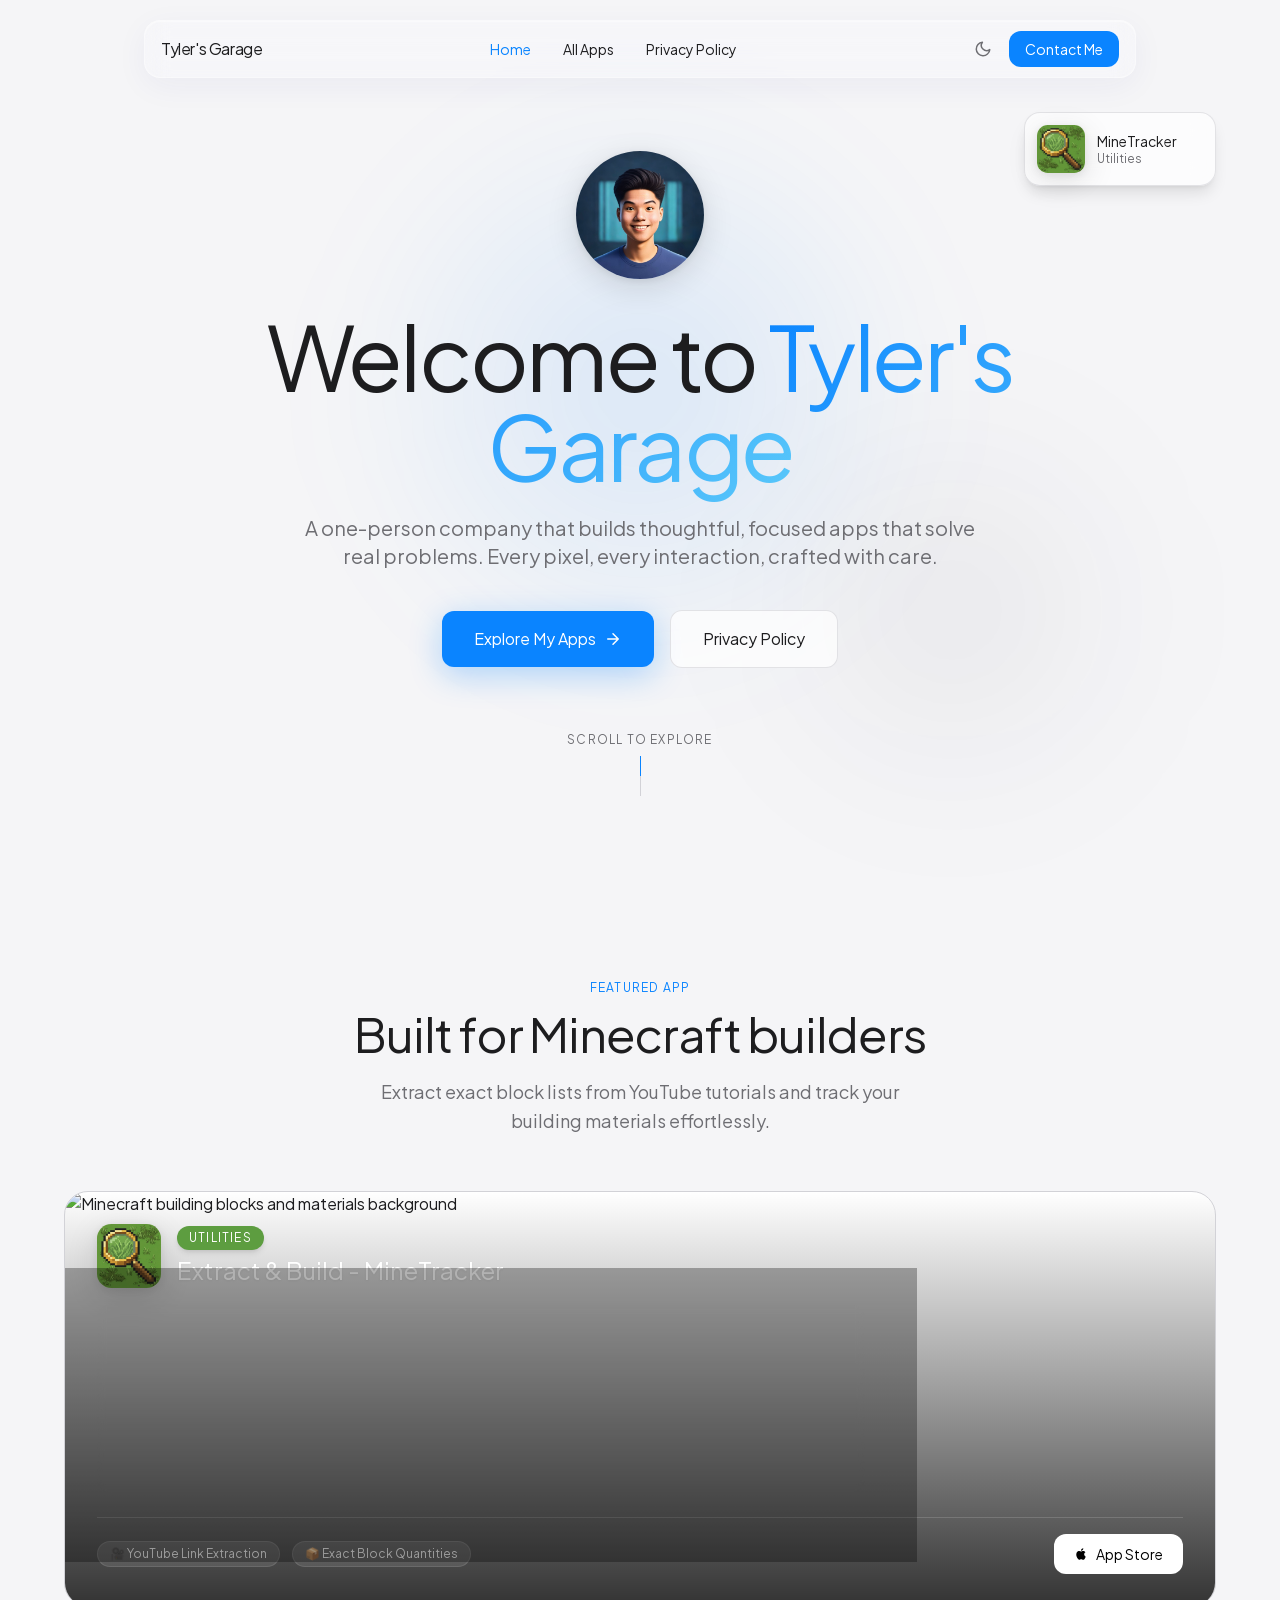
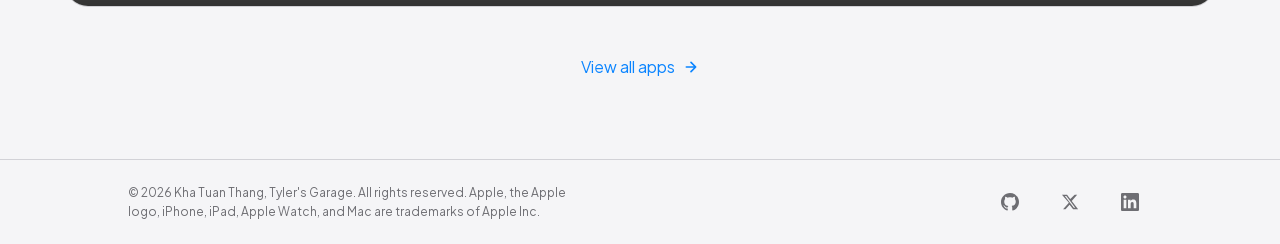
==== index.html @ c3f39716 "Deploy update" ====
<!DOCTYPE html><html lang="en" class="__variable_b6296e"><head><meta charSet="utf-8"/><meta name="viewport" content="width=device-width, initial-scale=1"/><link rel="preload" href="/_next/static/media/636a5ac981f94f8b-s.p.woff2" as="font" crossorigin="" type="font/woff2"/><link rel="preload" as="image" href="/assets/me.jpeg" fetchPriority="high"/><link rel="stylesheet" href="/_next/static/css/aaedff417444081d.css" data-precedence="next"/><link rel="preload" as="script" fetchPriority="low" href="/_next/static/chunks/webpack-bc28b5016dfdd701.js"/><script src="/_next/static/chunks/fd9d1056-4dcebdff1205c09e.js" async=""></script><script src="/_next/static/chunks/23-f3dd8baebaf4be90.js" async=""></script><script src="/_next/static/chunks/main-app-85cd3603466858a8.js" async=""></script><script src="/_next/static/chunks/291-a54b8c867111d826.js" async=""></script><script src="/_next/static/chunks/648-a8c5d624c7993c32.js" async=""></script><script src="/_next/static/chunks/app/page-6a996e14ca58f030.js" async=""></script><script src="/_next/static/chunks/755-5db15e3ccbd0ae27.js" async=""></script><script src="/_next/static/chunks/app/not-found-64234dd54eac3576.js" async=""></script><link rel="icon" href="/icon.png" type="image/png" sizes="any"/><link rel="shortcut icon" href="/icon.png" type="image/png"/><link rel="apple-touch-icon" href="/icon.png"/><title>Tyler Kha: iOS Developer</title><meta name="description" content="Personal portfolio and app showcase for Tyler, an iOS indie developer. Discover quality apps built with care, available on the App Store."/><meta property="og:title" content="Tyler Kha: iOS Developer"/><meta property="og:description" content="iOS apps built with care by an indie developer."/><meta property="og:image" content="http://localhost:3000/icon.png"/><meta property="og:image:width" content="1200"/><meta property="og:image:height" content="630"/><meta name="twitter:card" content="summary_large_image"/><meta name="twitter:title" content="Tyler Kha: iOS Developer"/><meta name="twitter:description" content="iOS apps built with care by an indie developer."/><meta name="twitter:image" content="http://localhost:3000/icon.png"/><meta name="twitter:image:width" content="1200"/><meta name="twitter:image:height" content="630"/><link rel="icon" href="/icon.png?a45e32feb67a41be" type="image/png" sizes="1553x1547"/><meta name="next-size-adjust"/><script src="/_next/static/chunks/polyfills-78c92fac7aa8fdd8.js" noModule=""></script></head><body class="__className_b6296e"><main class="min-h-screen bg-background text-foreground overflow-x-hidden"><div class="noise-overlay" aria-hidden="true"></div><header class="fixed top-0 left-0 right-0 z-50 transition-all duration-300 py-5" role="banner"><div class="max-w-5xl mx-auto px-4"><div class="glass-nav rounded-2xl px-4 py-2.5 flex items-center justify-between transition-all duration-300 "><a class="flex items-center gap-2.5 focus:outline-none focus-visible:ring-2 focus-visible:ring-accent rounded-lg" aria-label="Tyler Kha: iOS Developer home" href="/"><span class="font-1000 text-base text-foreground tracking-tight hidden sm:block">Tyler&#x27;s Garage</span></a><nav class="hidden md:flex items-center gap-1" aria-label="Main navigation"><a class="px-3.5 py-2 rounded-xl text-sm font-700 transition-all duration-200 bg-accent/15 text-accent" href="/">Home</a><a class="px-3.5 py-2 rounded-xl text-sm font-700 transition-all duration-200 text-foreground hover:bg-secondary" href="/products">All Apps</a><a class="px-3.5 py-2 rounded-xl text-sm font-700 transition-all duration-200 text-foreground hover:bg-secondary" href="/privacy-policy">Privacy Policy</a></nav><div class="flex items-center gap-2"><button class="w-9 h-9 rounded-xl flex items-center justify-center text-muted-foreground hover:text-foreground hover:bg-secondary transition-all" aria-label="Switch to dark mode"><svg width="18" height="18" viewBox="0 0 24 24" fill="none" stroke="currentColor" stroke-width="2" stroke-linecap="round" stroke-linejoin="round"><path d="M21 12.79A9 9 0 1 1 11.21 3 7 7 0 0 0 21 12.79z"></path></svg></button><a class="hidden md:inline-flex items-center gap-1.5 bg-accent text-accent-foreground px-4 py-2 rounded-xl text-sm font-700 hover:opacity-90 transition-opacity" href="/contact">Contact Me</a><button class="md:hidden w-9 h-9 rounded-xl flex items-center justify-center text-muted-foreground hover:text-foreground hover:bg-secondary transition-all" aria-label="Open menu" aria-expanded="false"><svg width="18" height="18" viewBox="0 0 24 24" fill="none" stroke="currentColor" stroke-width="2.5" stroke-linecap="round" stroke-linejoin="round"><path d="M3 12h18M3 6h18M3 18h18"></path></svg></button></div></div></div></header><section class="relative min-h-screen flex flex-col justify-center items-center pt-28 pb-16 px-4 overflow-hidden" aria-label="Hero section"><div class="blob-primary absolute w-[600px] h-[600px] rounded-full pointer-events-none" style="top:10%;left:50%;transform:translate(-50%, 0) translate(0px, 0px);transition:transform 1.2s cubic-bezier(0.25, 0.46, 0.45, 0.94)" aria-hidden="true"></div><div class="blob-secondary absolute w-[400px] h-[400px] rounded-full pointer-events-none" style="bottom:10%;right:10%;transform:translate(0px, 0px);transition:transform 1.5s cubic-bezier(0.25, 0.46, 0.45, 0.94)" aria-hidden="true"></div><div class="hidden lg:block absolute top-28 right-8 lg:right-16 z-10" aria-hidden="true"><div class="glass-card rounded-2xl p-3 w-48 shadow-lg pointer-events-auto"><div class="flex items-center gap-3"><div class="w-12 h-12 rounded-[22.375%] overflow-hidden app-icon-shadow flex-shrink-0"><img alt="MineTracker app icon" loading="lazy" width="48" height="48" decoding="async" data-nimg="1" class="w-full h-full object-cover bg-gray-200" style="color:transparent" src="/assets/MineTrackerLight.png"/></div><div class="min-w-0"><p class="text-sm font-700 text-card-foreground truncate">MineTracker</p><p class="text-xs text-muted-foreground">Utilities</p></div></div></div></div><div class="relative z-20 max-w-4xl mx-auto text-center" style="transform:perspective(1000px) rotateX(0deg) rotateY(0deg);transition:transform 0.8s cubic-bezier(0.25, 0.46, 0.45, 0.94)"><div class="flex flex-col items-center gap-6 mb-8 opacity-0 "><div class="relative"><div class="w-28 h-28 sm:w-32 sm:h-32 rounded-full overflow-hidden ring-4 ring-accent/20 app-icon-shadow"><img alt="Tyler - iOS Indie Developer profile photo" fetchPriority="high" width="128" height="128" decoding="async" data-nimg="1" class="w-full h-full object-cover bg-gray-200" style="color:transparent" src="/assets/me.jpeg"/></div></div></div><h1 class="text-hero-xl font-800 text-foreground mb-6 opacity-0 ">Welcome to<!-- --> <span class="text-accent-gradient">Tyler&#x27;s Garage</span></h1><p class="text-lg md:text-xl text-muted-foreground max-w-2xl mx-auto mb-10 leading-relaxed font-400 opacity-0 ">A one-person company that builds thoughtful, focused apps that solve real problems. Every pixel, every interaction, crafted with care.</p><div class="flex flex-col sm:flex-row gap-4 justify-center items-center opacity-0 "><a class="inline-flex items-center gap-2 bg-accent text-accent-foreground px-8 py-4 rounded-xl font-600 text-base hover:opacity-90 transition-all duration-200 hover:scale-105 active:scale-95 shadow-lg" style="box-shadow:0 8px 32px rgba(10, 132, 255, 0.3)" href="/products">Explore My Apps<svg width="18" height="18" viewBox="0 0 24 24" fill="none" stroke="currentColor" stroke-width="2" stroke-linecap="round" stroke-linejoin="round"><path d="M5 12h14M12 5l7 7-7 7"></path></svg></a><a class="inline-flex items-center gap-2 glass-card px-8 py-4 rounded-xl font-600 text-base text-foreground hover:opacity-80 transition-all duration-200" href="/privacy-policy">Privacy Policy</a></div><div class="mt-16 flex flex-col items-center gap-2 opacity-0 "><span class="text-xs uppercase tracking-widest text-muted-foreground font-600">Scroll to explore</span><div class="w-px h-10 bg-border relative overflow-hidden"><div class="absolute top-0 left-0 w-full bg-accent" style="height:50%;animation:scrollBar 1.5s ease-in-out infinite"></div></div></div></div><style>
        @keyframes scrollBar {
          0% { transform: translateY(-100%); }
          100% { transform: translateY(200%); }
        }
        @keyframes pulse {
          0%, 100% { opacity: 1; }
          50% { opacity: 0.5; }
        }
      </style></section><section class="py-20 px-4 relative" aria-labelledby="featured-heading"><div class="max-w-6xl mx-auto"><div class="section-fade mb-14 text-center"><span class="text-xs font-700 tracking-widest uppercase text-accent mb-3 block">Featured App</span><h2 id="featured-heading" class="text-display font-800 text-foreground mb-4">Built for Minecraft builders</h2><p class="text-muted-foreground text-lg max-w-xl mx-auto leading-relaxed">Extract exact block lists from YouTube tutorials and track your building materials effortlessly.</p></div><div class="grid grid-cols-1 gap-5"><div class="section-fade stagger-1"><div class="relative rounded-3xl overflow-hidden bg-card min-h-[360px] lg:min-h-[400px] flex flex-col justify-end border border-border"><div class="absolute inset-0"><div class="relative" style="width:100%;height:100%"><img alt="Minecraft building blocks and materials background" loading="lazy" decoding="async" data-nimg="fill" class="object-cover opacity-100 bg-gray-200" style="position:absolute;height:100%;width:100%;left:0;top:0;right:0;bottom:0;object-fit:cover;color:transparent" src="/assets/MinecraftBackground.png"/></div><div class="absolute inset-0 bg-gradient-to-t from-black/80 via-black/40 to-transparent"></div></div><div class="relative z-10 p-6 lg:p-8 flex flex-col gap-4"><div class="flex items-center gap-4"><div class="w-16 h-16 rounded-[22.375%] overflow-hidden app-icon-shadow flex-shrink-0"><img alt="MineTracker app icon — AI Minecraft material checklist" loading="lazy" width="64" height="64" decoding="async" data-nimg="1" class="w-full h-full object-cover bg-gray-200" style="color:transparent" src="/assets/MineTrackerLight.png"/></div><div class="flex flex-col gap-1"><span class="text-xs font-900 uppercase tracking-widest px-3 py-1 rounded-full w-fit shadow-md" style="background:#5D9D40;color:#ffffff">Utilities</span><h3 class="text-2xl font-800 text-white drop-shadow-sm">Extract &amp; Build - MineTracker</h3></div></div><div class="liquid-glass rounded-2xl p-5 sm:p-6 max-w-3xl"><p class="text-lg font-800 text-[#4ADE80] mb-2 drop-shadow-[0_2px_4px_rgba(0,0,0,0.8)]">Turn YouTube build tutorials into instant material checklists.</p><p class="text-base font-500 text-white/95 leading-relaxed mb-3">A native iOS Minecraft building assistant. Paste any YouTube build tutorial link to automatically extract exact block quantities, organize required materials, and track your survival inventory with ease.</p><p class="text-[10px] text-white/50 font-500 uppercase tracking-widest">NOT AN OFFICIAL MINECRAFT PRODUCT. NOT APPROVED BY OR ASSOCIATED WITH MOJANG OR MICROSOFT.</p></div><div class="flex flex-wrap items-center justify-between gap-4 mt-2 pt-4 border-t border-white/15"><div class="flex items-center gap-3"><span class="text-xs text-white/80 font-600 bg-white/10 px-3 py-1 rounded-full border border-white/10">🎥 YouTube Link Extraction</span><span class="text-xs text-white/80 font-600 bg-white/10 px-3 py-1 rounded-full border border-white/10">📦 Exact Block Quantities</span></div><a href="#" class="inline-flex items-center gap-2 bg-white text-black px-5 py-2.5 rounded-xl text-sm font-700 hover:opacity-90 transition-opacity" target="_blank" rel="noopener noreferrer" aria-label="Download Extract &amp; Build - MineTracker on the App Store"><svg width="14" height="14" viewBox="0 0 24 24" fill="currentColor"><path d="M18.71 19.5c-.83 1.24-1.71 2.45-3.05 2.47-1.34.03-1.77-.79-3.29-.79-1.53 0-2 .77-3.27.82-1.31.05-2.3-1.32-3.14-2.53C4.25 17 2.94 12.45 4.7 9.39c.87-1.52 2.43-2.48 4.12-2.51 1.28-.02 2.5.87 3.29.87.78 0 2.26-1.07 3.8-.91.65.03 2.47.26 3.64 1.98-.09.06-2.17 1.28-2.15 3.81.03 3.02 2.65 4.03 2.68 4.04-.03.07-.42 1.44-1.38 2.83M13 3.5c.73-.83 1.94-1.46 2.94-1.5.13 1.17-.34 2.35-1.04 3.19-.69.85-1.83 1.51-2.95 1.42-.15-1.15.41-2.35 1.05-3.11z"></path></svg>App Store</a></div></div></div></div></div><div class="mt-12 text-center"><a class="inline-flex items-center gap-2 text-accent font-600 text-base hover:opacity-75 transition-opacity" href="/products">View all apps<svg width="16" height="16" viewBox="0 0 24 24" fill="none" stroke="currentColor" stroke-width="2.5" stroke-linecap="round" stroke-linejoin="round"><path d="M5 12h14M12 5l7 7-7 7"></path></svg></a></div></div></section><footer class="border-t border-border py-5 px-4 mt-auto w-full" role="contentinfo"><div class="max-w-5xl mx-auto flex flex-col sm:flex-row items-center justify-between gap-5"><div class="flex flex-col gap-1 max-w-md"><span class="text-xs text-muted-foreground font-500 leading-relaxed">© 2026 Kha Tuan Thang, Tyler&#x27;s Garage. All rights reserved. Apple, the Apple logo, iPhone, iPad, Apple Watch, and Mac are trademarks of Apple Inc.</span></div><div class="flex items-center gap-4"><a href="https://github.com" target="_blank" rel="noopener noreferrer" class="text-muted-foreground hover:text-foreground transition-colors min-h-[44px] min-w-[44px] flex items-center justify-center" aria-label="GitHub profile"><svg width="18" height="18" viewBox="0 0 24 24" fill="currentColor"><path d="M12 0c-6.626 0-12 5.373-12 12 0 5.302 3.438 9.8 8.207 11.387.599.111.793-.261.793-.577v-2.234c-3.338.726-4.033-1.416-4.033-1.416-.546-1.387-1.333-1.756-1.333-1.756-1.089-.745.083-.729.083-.729 1.205.084 1.839 1.237 1.839 1.237 1.07 1.834 2.807 1.304 3.492.997.107-.775.418-1.305.762-1.604-2.665-.305-5.467-1.334-5.467-5.931 0-1.311.469-2.381 1.236-3.221-.124-.303-.535-1.524.117-3.176 0 0 1.008-.322 3.301 1.23.957-.266 1.983-.399 3.003-.404 1.02.005 2.047.138 3.006.404 2.291-1.552 3.297-1.23 3.297-1.23.653 1.653.242 2.874.118 3.176.77.84 1.235 1.911 1.235 3.221 0 4.609-2.807 5.624-5.479 5.921.43.372.823 1.102.823 2.222v3.293c0 .319.192.694.801.576 4.765-1.589 8.199-6.086 8.199-11.386 0-6.627-5.373-12-12-12z"></path></svg></a><a href="https://twitter.com" target="_blank" rel="noopener noreferrer" class="text-muted-foreground hover:text-foreground transition-colors min-h-[44px] min-w-[44px] flex items-center justify-center" aria-label="X (Twitter) profile"><svg width="18" height="18" viewBox="0 0 24 24" fill="currentColor"><path d="M18.244 2.25h3.308l-7.227 8.26 8.502 11.24H16.17l-4.714-6.231-5.401 6.231H2.738l7.748-8.859L1.253 2.25H8.08l4.253 5.622 5.911-5.622zm-1.161 17.52h1.833L7.084 4.126H5.117z"></path></svg></a><a href="https://linkedin.com" target="_blank" rel="noopener noreferrer" class="text-muted-foreground hover:text-foreground transition-colors min-h-[44px] min-w-[44px] flex items-center justify-center" aria-label="LinkedIn profile"><svg width="18" height="18" viewBox="0 0 24 24" fill="currentColor"><path d="M20.447 20.452h-3.554v-5.569c0-1.328-.027-3.037-1.852-3.037-1.853 0-2.136 1.445-2.136 2.939v5.667H9.351V9h3.414v1.561h.046c.477-.9 1.637-1.85 3.37-1.85 3.601 0 4.267 2.37 4.267 5.455v6.286zM5.337 7.433c-1.144 0-2.063-.926-2.063-2.065 0-1.138.92-2.063 2.063-2.063 1.14 0 2.064.925 2.064 2.063 0 1.139-.925 2.065-2.064 2.065zm1.782 13.019H3.555V9h3.564v11.452zM22.225 0H1.771C.792 0 0 .774 0 1.729v20.542C0 23.227.792 24 1.771 24h20.451C23.2 24 24 23.227 24 22.271V1.729C24 .774 23.2 0 22.222 0h.003z"></path></svg></a></div></div></footer></main><script src="/_next/static/chunks/webpack-bc28b5016dfdd701.js" async=""></script><script>(self.__next_f=self.__next_f||[]).push([0]);self.__next_f.push([2,null])</script><script>self.__next_f.push([1,"1:HL[\"/_next/static/media/636a5ac981f94f8b-s.p.woff2\",\"font\",{\"crossOrigin\":\"\",\"type\":\"font/woff2\"}]\n2:HL[\"/_next/static/css/aaedff417444081d.css\",\"style\"]\n"])</script><script>self.__next_f.push([1,"3:I[5751,[],\"\"]\n5:I[6341,[\"291\",\"static/chunks/291-a54b8c867111d826.js\",\"648\",\"static/chunks/648-a8c5d624c7993c32.js\",\"931\",\"static/chunks/app/page-6a996e14ca58f030.js\"],\"default\"]\n6:I[1954,[\"291\",\"static/chunks/291-a54b8c867111d826.js\",\"648\",\"static/chunks/648-a8c5d624c7993c32.js\",\"931\",\"static/chunks/app/page-6a996e14ca58f030.js\"],\"default\"]\n7:I[8737,[\"291\",\"static/chunks/291-a54b8c867111d826.js\",\"648\",\"static/chunks/648-a8c5d624c7993c32.js\",\"931\",\"static/chunks/app/page-6a996e14ca58f030.js\"],\"default\"]\n8:I[9275,[],\"\"]\n9:I[1343,[],\"\"]\na:I[5154,[\"755\",\"static/chunks/755-5db15e3ccbd0ae27.js\",\"160\",\"static/chunks/app/not-found-64234dd54eac3576.js\"],\"default\"]\nc:I[6130,[],\"\"]\nd:[]\n"])</script><script>self.__next_f.push([1,"0:[[[\"$\",\"link\",\"0\",{\"rel\":\"stylesheet\",\"href\":\"/_next/static/css/aaedff417444081d.css\",\"precedence\":\"next\",\"crossOrigin\":\"$undefined\"}]],[\"$\",\"$L3\",null,{\"buildId\":\"JVP_WBCf_BerAiItPbob7\",\"assetPrefix\":\"\",\"initialCanonicalUrl\":\"/\",\"initialTree\":[\"\",{\"children\":[\"__PAGE__\",{}]},\"$undefined\",\"$undefined\",true],\"initialSeedData\":[\"\",{\"children\":[\"__PAGE__\",{},[[\"$L4\",[\"$\",\"main\",null,{\"className\":\"min-h-screen bg-background text-foreground overflow-x-hidden\",\"children\":[[\"$\",\"div\",null,{\"className\":\"noise-overlay\",\"aria-hidden\":\"true\"}],[\"$\",\"$L5\",null,{}],[\"$\",\"$L6\",null,{}],[\"$\",\"$L7\",null,{}],[\"$\",\"footer\",null,{\"className\":\"border-t border-border py-5 px-4 mt-auto w-full\",\"role\":\"contentinfo\",\"children\":[\"$\",\"div\",null,{\"className\":\"max-w-5xl mx-auto flex flex-col sm:flex-row items-center justify-between gap-5\",\"children\":[[\"$\",\"div\",null,{\"className\":\"flex flex-col gap-1 max-w-md\",\"children\":[\"$\",\"span\",null,{\"className\":\"text-xs text-muted-foreground font-500 leading-relaxed\",\"children\":\"© 2026 Kha Tuan Thang, Tyler's Garage. All rights reserved. Apple, the Apple logo, iPhone, iPad, Apple Watch, and Mac are trademarks of Apple Inc.\"}]}],[\"$\",\"div\",null,{\"className\":\"flex items-center gap-4\",\"children\":[[\"$\",\"a\",null,{\"href\":\"https://github.com\",\"target\":\"_blank\",\"rel\":\"noopener noreferrer\",\"className\":\"text-muted-foreground hover:text-foreground transition-colors min-h-[44px] min-w-[44px] flex items-center justify-center\",\"aria-label\":\"GitHub profile\",\"children\":[\"$\",\"svg\",null,{\"width\":\"18\",\"height\":\"18\",\"viewBox\":\"0 0 24 24\",\"fill\":\"currentColor\",\"children\":[\"$\",\"path\",null,{\"d\":\"M12 0c-6.626 0-12 5.373-12 12 0 5.302 3.438 9.8 8.207 11.387.599.111.793-.261.793-.577v-2.234c-3.338.726-4.033-1.416-4.033-1.416-.546-1.387-1.333-1.756-1.333-1.756-1.089-.745.083-.729.083-.729 1.205.084 1.839 1.237 1.839 1.237 1.07 1.834 2.807 1.304 3.492.997.107-.775.418-1.305.762-1.604-2.665-.305-5.467-1.334-5.467-5.931 0-1.311.469-2.381 1.236-3.221-.124-.303-.535-1.524.117-3.176 0 0 1.008-.322 3.301 1.23.957-.266 1.983-.399 3.003-.404 1.02.005 2.047.138 3.006.404 2.291-1.552 3.297-1.23 3.297-1.23.653 1.653.242 2.874.118 3.176.77.84 1.235 1.911 1.235 3.221 0 4.609-2.807 5.624-5.479 5.921.43.372.823 1.102.823 2.222v3.293c0 .319.192.694.801.576 4.765-1.589 8.199-6.086 8.199-11.386 0-6.627-5.373-12-12-12z\"}]}]}],[\"$\",\"a\",null,{\"href\":\"https://twitter.com\",\"target\":\"_blank\",\"rel\":\"noopener noreferrer\",\"className\":\"text-muted-foreground hover:text-foreground transition-colors min-h-[44px] min-w-[44px] flex items-center justify-center\",\"aria-label\":\"X (Twitter) profile\",\"children\":[\"$\",\"svg\",null,{\"width\":\"18\",\"height\":\"18\",\"viewBox\":\"0 0 24 24\",\"fill\":\"currentColor\",\"children\":[\"$\",\"path\",null,{\"d\":\"M18.244 2.25h3.308l-7.227 8.26 8.502 11.24H16.17l-4.714-6.231-5.401 6.231H2.738l7.748-8.859L1.253 2.25H8.08l4.253 5.622 5.911-5.622zm-1.161 17.52h1.833L7.084 4.126H5.117z\"}]}]}],[\"$\",\"a\",null,{\"href\":\"https://linkedin.com\",\"target\":\"_blank\",\"rel\":\"noopener noreferrer\",\"className\":\"text-muted-foreground hover:text-foreground transition-colors min-h-[44px] min-w-[44px] flex items-center justify-center\",\"aria-label\":\"LinkedIn profile\",\"children\":[\"$\",\"svg\",null,{\"width\":\"18\",\"height\":\"18\",\"viewBox\":\"0 0 24 24\",\"fill\":\"currentColor\",\"children\":[\"$\",\"path\",null,{\"d\":\"M20.447 20.452h-3.554v-5.569c0-1.328-.027-3.037-1.852-3.037-1.853 0-2.136 1.445-2.136 2.939v5.667H9.351V9h3.414v1.561h.046c.477-.9 1.637-1.85 3.37-1.85 3.601 0 4.267 2.37 4.267 5.455v6.286zM5.337 7.433c-1.144 0-2.063-.926-2.063-2.065 0-1.138.92-2.063 2.063-2.063 1.14 0 2.064.925 2.064 2.063 0 1.139-.925 2.065-2.064 2.065zm1.782 13.019H3.555V9h3.564v11.452zM22.225 0H1.771C.792 0 0 .774 0 1.729v20.542C0 23.227.792 24 1.771 24h20.451C23.2 24 24 23.227 24 22.271V1.729C24 .774 23.2 0 22.222 0h.003z\"}]}]}]]}]]}]}]]}]],null],null]},[[\"$\",\"html\",null,{\"lang\":\"en\",\"className\":\"__variable_b6296e\",\"suppressHydrationWarning\":true,\"children\":[[\"$\",\"head\",null,{\"children\":[[\"$\",\"link\",null,{\"rel\":\"icon\",\"href\":\"/icon.png\",\"type\":\"image/png\",\"sizes\":\"any\"}],[\"$\",\"link\",null,{\"rel\":\"shortcut icon\",\"href\":\"/icon.png\",\"type\":\"image/png\"}],[\"$\",\"link\",null,{\"rel\":\"apple-touch-icon\",\"href\":\"/icon.png\"}]]}],[\"$\",\"body\",null,{\"className\":\"__className_b6296e\",\"children\":[\"$\",\"$L8\",null,{\"parallelRouterKey\":\"children\",\"segmentPath\":[\"children\"],\"error\":\"$undefined\",\"errorStyles\":\"$undefined\",\"errorScripts\":\"$undefined\",\"template\":[\"$\",\"$L9\",null,{}],\"templateStyles\":\"$undefined\",\"templateScripts\":\"$undefined\",\"notFound\":[\"$\",\"$La\",null,{}],\"notFoundStyles\":[],\"styles\":null}]}]]}],null],null],\"couldBeIntercepted\":false,\"initialHead\":[false,\"$Lb\"],\"globalErrorComponent\":\"$c\",\"missingSlots\":\"$Wd\"}]]\n"])</script><script>self.__next_f.push([1,"b:[[\"$\",\"meta\",\"0\",{\"name\":\"viewport\",\"content\":\"width=device-width, initial-scale=1\"}],[\"$\",\"meta\",\"1\",{\"charSet\":\"utf-8\"}],[\"$\",\"title\",\"2\",{\"children\":\"Tyler Kha: iOS Developer\"}],[\"$\",\"meta\",\"3\",{\"name\":\"description\",\"content\":\"Personal portfolio and app showcase for Tyler, an iOS indie developer. Discover quality apps built with care, available on the App Store.\"}],[\"$\",\"meta\",\"4\",{\"property\":\"og:title\",\"content\":\"Tyler Kha: iOS Developer\"}],[\"$\",\"meta\",\"5\",{\"property\":\"og:description\",\"content\":\"iOS apps built with care by an indie developer.\"}],[\"$\",\"meta\",\"6\",{\"property\":\"og:image\",\"content\":\"http://localhost:3000/icon.png\"}],[\"$\",\"meta\",\"7\",{\"property\":\"og:image:width\",\"content\":\"1200\"}],[\"$\",\"meta\",\"8\",{\"property\":\"og:image:height\",\"content\":\"630\"}],[\"$\",\"meta\",\"9\",{\"name\":\"twitter:card\",\"content\":\"summary_large_image\"}],[\"$\",\"meta\",\"10\",{\"name\":\"twitter:title\",\"content\":\"Tyler Kha: iOS Developer\"}],[\"$\",\"meta\",\"11\",{\"name\":\"twitter:description\",\"content\":\"iOS apps built with care by an indie developer.\"}],[\"$\",\"meta\",\"12\",{\"name\":\"twitter:image\",\"content\":\"http://localhost:3000/icon.png\"}],[\"$\",\"meta\",\"13\",{\"name\":\"twitter:image:width\",\"content\":\"1200\"}],[\"$\",\"meta\",\"14\",{\"name\":\"twitter:image:height\",\"content\":\"630\"}],[\"$\",\"link\",\"15\",{\"rel\":\"icon\",\"href\":\"/icon.png?a45e32feb67a41be\",\"type\":\"image/png\",\"sizes\":\"1553x1547\"}],[\"$\",\"meta\",\"16\",{\"name\":\"next-size-adjust\"}]]\n4:null\n"])</script></body></html>
---- _next/static/css/aaedff417444081d.css ----
@font-face{font-family:__Plus_Jakarta_Sans_b6296e;font-style:normal;font-weight:300;font-display:swap;src:url(/_next/static/media/6fe53d21e6e7ebd8-s.woff2) format("woff2");unicode-range:u+0460-052f,u+1c80-1c8a,u+20b4,u+2de0-2dff,u+a640-a69f,u+fe2e-fe2f}@font-face{font-family:__Plus_Jakarta_Sans_b6296e;font-style:normal;font-weight:300;font-display:swap;src:url(/_next/static/media/8ebc6e9dde468c4a-s.woff2) format("woff2");unicode-range:u+0102-0103,u+0110-0111,u+0128-0129,u+0168-0169,u+01a0-01a1,u+01af-01b0,u+0300-0301,u+0303-0304,u+0308-0309,u+0323,u+0329,u+1ea0-1ef9,u+20ab}@font-face{font-family:__Plus_Jakarta_Sans_b6296e;font-style:normal;font-weight:300;font-display:swap;src:url(/_next/static/media/9e7b0a821b9dfcb4-s.woff2) format("woff2");unicode-range:u+0100-02ba,u+02bd-02c5,u+02c7-02cc,u+02ce-02d7,u+02dd-02ff,u+0304,u+0308,u+0329,u+1d00-1dbf,u+1e00-1e9f,u+1ef2-1eff,u+2020,u+20a0-20ab,u+20ad-20c0,u+2113,u+2c60-2c7f,u+a720-a7ff}@font-face{font-family:__Plus_Jakarta_Sans_b6296e;font-style:normal;font-weight:300;font-display:swap;src:url(/_next/static/media/636a5ac981f94f8b-s.p.woff2) format("woff2");unicode-range:u+00??,u+0131,u+0152-0153,u+02bb-02bc,u+02c6,u+02da,u+02dc,u+0304,u+0308,u+0329,u+2000-206f,u+20ac,u+2122,u+2191,u+2193,u+2212,u+2215,u+feff,u+fffd}@font-face{font-family:__Plus_Jakarta_Sans_b6296e;font-style:normal;font-weight:400;font-display:swap;src:url(/_next/static/media/6fe53d21e6e7ebd8-s.woff2) format("woff2");unicode-range:u+0460-052f,u+1c80-1c8a,u+20b4,u+2de0-2dff,u+a640-a69f,u+fe2e-fe2f}@font-face{font-family:__Plus_Jakarta_Sans_b6296e;font-style:normal;font-weight:400;font-display:swap;src:url(/_next/static/media/8ebc6e9dde468c4a-s.woff2) format("woff2");unicode-range:u+0102-0103,u+0110-0111,u+0128-0129,u+0168-0169,u+01a0-01a1,u+01af-01b0,u+0300-0301,u+0303-0304,u+0308-0309,u+0323,u+0329,u+1ea0-1ef9,u+20ab}@font-face{font-family:__Plus_Jakarta_Sans_b6296e;font-style:normal;font-weight:400;font-display:swap;src:url(/_next/static/media/9e7b0a821b9dfcb4-s.woff2) format("woff2");unicode-range:u+0100-02ba,u+02bd-02c5,u+02c7-02cc,u+02ce-02d7,u+02dd-02ff,u+0304,u+0308,u+0329,u+1d00-1dbf,u+1e00-1e9f,u+1ef2-1eff,u+2020,u+20a0-20ab,u+20ad-20c0,u+2113,u+2c60-2c7f,u+a720-a7ff}@font-face{font-family:__Plus_Jakarta_Sans_b6296e;font-style:normal;font-weight:400;font-display:swap;src:url(/_next/static/media/636a5ac981f94f8b-s.p.woff2) format("woff2");unicode-range:u+00??,u+0131,u+0152-0153,u+02bb-02bc,u+02c6,u+02da,u+02dc,u+0304,u+0308,u+0329,u+2000-206f,u+20ac,u+2122,u+2191,u+2193,u+2212,u+2215,u+feff,u+fffd}@font-face{font-family:__Plus_Jakarta_Sans_b6296e;font-style:normal;font-weight:500;font-display:swap;src:url(/_next/static/media/6fe53d21e6e7ebd8-s.woff2) format("woff2");unicode-range:u+0460-052f,u+1c80-1c8a,u+20b4,u+2de0-2dff,u+a640-a69f,u+fe2e-fe2f}@font-face{font-family:__Plus_Jakarta_Sans_b6296e;font-style:normal;font-weight:500;font-display:swap;src:url(/_next/static/media/8ebc6e9dde468c4a-s.woff2) format("woff2");unicode-range:u+0102-0103,u+0110-0111,u+0128-0129,u+0168-0169,u+01a0-01a1,u+01af-01b0,u+0300-0301,u+0303-0304,u+0308-0309,u+0323,u+0329,u+1ea0-1ef9,u+20ab}@font-face{font-family:__Plus_Jakarta_Sans_b6296e;font-style:normal;font-weight:500;font-display:swap;src:url(/_next/static/media/9e7b0a821b9dfcb4-s.woff2) format("woff2");unicode-range:u+0100-02ba,u+02bd-02c5,u+02c7-02cc,u+02ce-02d7,u+02dd-02ff,u+0304,u+0308,u+0329,u+1d00-1dbf,u+1e00-1e9f,u+1ef2-1eff,u+2020,u+20a0-20ab,u+20ad-20c0,u+2113,u+2c60-2c7f,u+a720-a7ff}@font-face{font-family:__Plus_Jakarta_Sans_b6296e;font-style:normal;font-weight:500;font-display:swap;src:url(/_next/static/media/636a5ac981f94f8b-s.p.woff2) format("woff2");unicode-range:u+00??,u+0131,u+0152-0153,u+02bb-02bc,u+02c6,u+02da,u+02dc,u+0304,u+0308,u+0329,u+2000-206f,u+20ac,u+2122,u+2191,u+2193,u+2212,u+2215,u+feff,u+fffd}@font-face{font-family:__Plus_Jakarta_Sans_b6296e;font-style:normal;font-weight:600;font-display:swap;src:url(/_next/static/media/6fe53d21e6e7ebd8-s.woff2) format("woff2");unicode-range:u+0460-052f,u+1c80-1c8a,u+20b4,u+2de0-2dff,u+a640-a69f,u+fe2e-fe2f}@font-face{font-family:__Plus_Jakarta_Sans_b6296e;font-style:normal;font-weight:600;font-display:swap;src:url(/_next/static/media/8ebc6e9dde468c4a-s.woff2) format("woff2");unicode-range:u+0102-0103,u+0110-0111,u+0128-0129,u+0168-0169,u+01a0-01a1,u+01af-01b0,u+0300-0301,u+0303-0304,u+0308-0309,u+0323,u+0329,u+1ea0-1ef9,u+20ab}@font-face{font-family:__Plus_Jakarta_Sans_b6296e;font-style:normal;font-weight:600;font-display:swap;src:url(/_next/static/media/9e7b0a821b9dfcb4-s.woff2) format("woff2");unicode-range:u+0100-02ba,u+02bd-02c5,u+02c7-02cc,u+02ce-02d7,u+02dd-02ff,u+0304,u+0308,u+0329,u+1d00-1dbf,u+1e00-1e9f,u+1ef2-1eff,u+2020,u+20a0-20ab,u+20ad-20c0,u+2113,u+2c60-2c7f,u+a720-a7ff}@font-face{font-family:__Plus_Jakarta_Sans_b6296e;font-style:normal;font-weight:600;font-display:swap;src:url(/_next/static/media/636a5ac981f94f8b-s.p.woff2) format("woff2");unicode-range:u+00??,u+0131,u+0152-0153,u+02bb-02bc,u+02c6,u+02da,u+02dc,u+0304,u+0308,u+0329,u+2000-206f,u+20ac,u+2122,u+2191,u+2193,u+2212,u+2215,u+feff,u+fffd}@font-face{font-family:__Plus_Jakarta_Sans_b6296e;font-style:normal;font-weight:700;font-display:swap;src:url(/_next/static/media/6fe53d21e6e7ebd8-s.woff2) format("woff2");unicode-range:u+0460-052f,u+1c80-1c8a,u+20b4,u+2de0-2dff,u+a640-a69f,u+fe2e-fe2f}@font-face{font-family:__Plus_Jakarta_Sans_b6296e;font-style:normal;font-weight:700;font-display:swap;src:url(/_next/static/media/8ebc6e9dde468c4a-s.woff2) format("woff2");unicode-range:u+0102-0103,u+0110-0111,u+0128-0129,u+0168-0169,u+01a0-01a1,u+01af-01b0,u+0300-0301,u+0303-0304,u+0308-0309,u+0323,u+0329,u+1ea0-1ef9,u+20ab}@font-face{font-family:__Plus_Jakarta_Sans_b6296e;font-style:normal;font-weight:700;font-display:swap;src:url(/_next/static/media/9e7b0a821b9dfcb4-s.woff2) format("woff2");unicode-range:u+0100-02ba,u+02bd-02c5,u+02c7-02cc,u+02ce-02d7,u+02dd-02ff,u+0304,u+0308,u+0329,u+1d00-1dbf,u+1e00-1e9f,u+1ef2-1eff,u+2020,u+20a0-20ab,u+20ad-20c0,u+2113,u+2c60-2c7f,u+a720-a7ff}@font-face{font-family:__Plus_Jakarta_Sans_b6296e;font-style:normal;font-weight:700;font-display:swap;src:url(/_next/static/media/636a5ac981f94f8b-s.p.woff2) format("woff2");unicode-range:u+00??,u+0131,u+0152-0153,u+02bb-02bc,u+02c6,u+02da,u+02dc,u+0304,u+0308,u+0329,u+2000-206f,u+20ac,u+2122,u+2191,u+2193,u+2212,u+2215,u+feff,u+fffd}@font-face{font-family:__Plus_Jakarta_Sans_b6296e;font-style:normal;font-weight:800;font-display:swap;src:url(/_next/static/media/6fe53d21e6e7ebd8-s.woff2) format("woff2");unicode-range:u+0460-052f,u+1c80-1c8a,u+20b4,u+2de0-2dff,u+a640-a69f,u+fe2e-fe2f}@font-face{font-family:__Plus_Jakarta_Sans_b6296e;font-style:normal;font-weight:800;font-display:swap;src:url(/_next/static/media/8ebc6e9dde468c4a-s.woff2) format("woff2");unicode-range:u+0102-0103,u+0110-0111,u+0128-0129,u+0168-0169,u+01a0-01a1,u+01af-01b0,u+0300-0301,u+0303-0304,u+0308-0309,u+0323,u+0329,u+1ea0-1ef9,u+20ab}@font-face{font-family:__Plus_Jakarta_Sans_b6296e;font-style:normal;font-weight:800;font-display:swap;src:url(/_next/static/media/9e7b0a821b9dfcb4-s.woff2) format("woff2");unicode-range:u+0100-02ba,u+02bd-02c5,u+02c7-02cc,u+02ce-02d7,u+02dd-02ff,u+0304,u+0308,u+0329,u+1d00-1dbf,u+1e00-1e9f,u+1ef2-1eff,u+2020,u+20a0-20ab,u+20ad-20c0,u+2113,u+2c60-2c7f,u+a720-a7ff}@font-face{font-family:__Plus_Jakarta_Sans_b6296e;font-style:normal;font-weight:800;font-display:swap;src:url(/_next/static/media/636a5ac981f94f8b-s.p.woff2) format("woff2");unicode-range:u+00??,u+0131,u+0152-0153,u+02bb-02bc,u+02c6,u+02da,u+02dc,u+0304,u+0308,u+0329,u+2000-206f,u+20ac,u+2122,u+2191,u+2193,u+2212,u+2215,u+feff,u+fffd}@font-face{font-family:__Plus_Jakarta_Sans_Fallback_b6296e;src:local("Arial");ascent-override:98.88%;descent-override:21.15%;line-gap-override:0.00%;size-adjust:104.98%}.__className_b6296e{font-family:__Plus_Jakarta_Sans_b6296e,__Plus_Jakarta_Sans_Fallback_b6296e;font-style:normal}.__variable_b6296e{--font-sans:"__Plus_Jakarta_Sans_b6296e","__Plus_Jakarta_Sans_Fallback_b6296e"}*,:after,:before{--tw-border-spacing-x:0;--tw-border-spacing-y:0;--tw-translate-x:0;--tw-translate-y:0;--tw-rotate:0;--tw-skew-x:0;--tw-skew-y:0;--tw-scale-x:1;--tw-scale-y:1;--tw-pan-x: ;--tw-pan-y: ;--tw-pinch-zoom: ;--tw-scroll-snap-strictness:proximity;--tw-gradient-from-position: ;--tw-gradient-via-position: ;--tw-gradient-to-position: ;--tw-ordinal: ;--tw-slashed-zero: ;--tw-numeric-figure: ;--tw-numeric-spacing: ;--tw-numeric-fraction: ;--tw-ring-inset: ;--tw-ring-offset-width:0px;--tw-ring-offset-color:#fff;--tw-ring-color:rgba(59,130,246,.5);--tw-ring-offset-shadow:0 0 #0000;--tw-ring-shadow:0 0 #0000;--tw-shadow:0 0 #0000;--tw-shadow-colored:0 0 #0000;--tw-blur: ;--tw-brightness: ;--tw-contrast: ;--tw-grayscale: ;--tw-hue-rotate: ;--tw-invert: ;--tw-saturate: ;--tw-sepia: ;--tw-drop-shadow: ;--tw-backdrop-blur: ;--tw-backdrop-brightness: ;--tw-backdrop-contrast: ;--tw-backdrop-grayscale: ;--tw-backdrop-hue-rotate: ;--tw-backdrop-invert: ;--tw-backdrop-opacity: ;--tw-backdrop-saturate: ;--tw-backdrop-sepia: ;--tw-contain-size: ;--tw-contain-layout: ;--tw-contain-paint: ;--tw-contain-style: }::backdrop{--tw-border-spacing-x:0;--tw-border-spacing-y:0;--tw-translate-x:0;--tw-translate-y:0;--tw-rotate:0;--tw-skew-x:0;--tw-skew-y:0;--tw-scale-x:1;--tw-scale-y:1;--tw-pan-x: ;--tw-pan-y: ;--tw-pinch-zoom: ;--tw-scroll-snap-strictness:proximity;--tw-gradient-from-position: ;--tw-gradient-via-position: ;--tw-gradient-to-position: ;--tw-ordinal: ;--tw-slashed-zero: ;--tw-numeric-figure: ;--tw-numeric-spacing: ;--tw-numeric-fraction: ;--tw-ring-inset: ;--tw-ring-offset-width:0px;--tw-ring-offset-color:#fff;--tw-ring-color:rgba(59,130,246,.5);--tw-ring-offset-shadow:0 0 #0000;--tw-ring-shadow:0 0 #0000;--tw-shadow:0 0 #0000;--tw-shadow-colored:0 0 #0000;--tw-blur: ;--tw-brightness: ;--tw-contrast: ;--tw-grayscale: ;--tw-hue-rotate: ;--tw-invert: ;--tw-saturate: ;--tw-sepia: ;--tw-drop-shadow: ;--tw-backdrop-blur: ;--tw-backdrop-brightness: ;--tw-backdrop-contrast: ;--tw-backdrop-grayscale: ;--tw-backdrop-hue-rotate: ;--tw-backdrop-invert: ;--tw-backdrop-opacity: ;--tw-backdrop-saturate: ;--tw-backdrop-sepia: ;--tw-contain-size: ;--tw-contain-layout: ;--tw-contain-paint: ;--tw-contain-style: }/*
! tailwindcss v3.4.19 | MIT License | https://tailwindcss.com
*/*,:after,:before{box-sizing:border-box;border:0 solid #e5e7eb}:after,:before{--tw-content:""}:host,html{line-height:1.5;-webkit-text-size-adjust:100%;-moz-tab-size:4;-o-tab-size:4;tab-size:4;font-family:var(--font-sans),sans-serif;font-feature-settings:normal;font-variation-settings:normal;-webkit-tap-highlight-color:transparent}body{margin:0;line-height:inherit}hr{height:0;color:inherit;border-top-width:1px}abbr:where([title]){-webkit-text-decoration:underline dotted;text-decoration:underline dotted}h1,h2,h3,h4,h5,h6{font-size:inherit;font-weight:inherit}a{color:inherit;text-decoration:inherit}b,strong{font-weight:bolder}code,kbd,pre,samp{font-family:ui-monospace,SFMono-Regular,Menlo,Monaco,Consolas,Liberation Mono,Courier New,monospace;font-feature-settings:normal;font-variation-settings:normal;font-size:1em}small{font-size:80%}sub,sup{font-size:75%;line-height:0;position:relative;vertical-align:baseline}sub{bottom:-.25em}sup{top:-.5em}table{text-indent:0;border-color:inherit;border-collapse:collapse}button,input,optgroup,select,textarea{font-family:inherit;font-feature-settings:inherit;font-variation-settings:inherit;font-size:100%;font-weight:inherit;line-height:inherit;letter-spacing:inherit;color:inherit;margin:0;padding:0}button,select{text-transform:none}button,input:where([type=button]),input:where([type=reset]),input:where([type=submit]){-webkit-appearance:button;background-color:transparent;background-image:none}:-moz-focusring{outline:auto}:-moz-ui-invalid{box-shadow:none}progress{vertical-align:baseline}::-webkit-inner-spin-button,::-webkit-outer-spin-button{height:auto}[type=search]{-webkit-appearance:textfield;outline-offset:-2px}::-webkit-search-decoration{-webkit-appearance:none}::-webkit-file-upload-button{-webkit-appearance:button;font:inherit}summary{display:list-item}blockquote,dd,dl,figure,h1,h2,h3,h4,h5,h6,hr,p,pre{margin:0}fieldset{margin:0}fieldset,legend{padding:0}menu,ol,ul{list-style:none;margin:0;padding:0}dialog{padding:0}textarea{resize:vertical}input::-moz-placeholder,textarea::-moz-placeholder{opacity:1;color:#9ca3af}input::placeholder,textarea::placeholder{opacity:1;color:#9ca3af}[role=button],button{cursor:pointer}:disabled{cursor:default}audio,canvas,embed,iframe,img,object,svg,video{display:block;vertical-align:middle}img,video{max-width:100%;height:auto}[hidden]:where(:not([hidden=until-found])){display:none}*{box-sizing:border-box;border-color:var(--border)}html{scroll-behavior:smooth}body{background-color:var(--background);color:var(--foreground);font-family:var(--font-sans);-webkit-font-smoothing:antialiased;-moz-osx-font-smoothing:grayscale;transition:background-color .3s ease,color .3s ease}h1,h2,h3,h4,h5,h6,p{margin:0}.pointer-events-none{pointer-events:none}.pointer-events-auto{pointer-events:auto}.visible{visibility:visible}.fixed{position:fixed}.absolute{position:absolute}.relative{position:relative}.inset-0{inset:0}.-right-24{right:-6rem}.-top-24{top:-6rem}.left-0{left:0}.left-4{left:1rem}.right-0{right:0}.right-4{right:1rem}.right-8{right:2rem}.top-0{top:0}.top-24{top:6rem}.top-28{top:7rem}.z-10{z-index:10}.z-20{z-index:20}.z-40{z-index:40}.z-50{z-index:50}.mx-auto{margin-left:auto;margin-right:auto}.mb-0\.5{margin-bottom:.125rem}.mb-1{margin-bottom:.25rem}.mb-10{margin-bottom:2.5rem}.mb-12{margin-bottom:3rem}.mb-14{margin-bottom:3.5rem}.mb-2{margin-bottom:.5rem}.mb-3{margin-bottom:.75rem}.mb-4{margin-bottom:1rem}.mb-6{margin-bottom:1.5rem}.mb-8{margin-bottom:2rem}.mt-12{margin-top:3rem}.mt-16{margin-top:4rem}.mt-2{margin-top:.5rem}.mt-3{margin-top:.75rem}.mt-auto{margin-top:auto}.block{display:block}.inline-block{display:inline-block}.flex{display:flex}.inline-flex{display:inline-flex}.grid{display:grid}.hidden{display:none}.h-10{height:2.5rem}.h-12{height:3rem}.h-16{height:4rem}.h-28{height:7rem}.h-60{height:15rem}.h-9{height:2.25rem}.h-\[400px\]{height:400px}.h-\[600px\]{height:600px}.h-full{height:100%}.min-h-\[360px\]{min-height:360px}.min-h-\[44px\]{min-height:44px}.min-h-screen{min-height:100vh}.w-10{width:2.5rem}.w-12{width:3rem}.w-16{width:4rem}.w-28{width:7rem}.w-48{width:12rem}.w-60{width:15rem}.w-9{width:2.25rem}.w-\[400px\]{width:400px}.w-\[600px\]{width:600px}.w-fit{width:-moz-fit-content;width:fit-content}.w-full{width:100%}.w-px{width:1px}.min-w-0{min-width:0}.min-w-\[44px\]{min-width:44px}.max-w-2xl{max-width:42rem}.max-w-3xl{max-width:48rem}.max-w-4xl{max-width:56rem}.max-w-5xl{max-width:64rem}.max-w-6xl{max-width:72rem}.max-w-md{max-width:28rem}.max-w-xl{max-width:36rem}.flex-1{flex:1 1 0%}.flex-shrink-0{flex-shrink:0}.transform{transform:translate(var(--tw-translate-x),var(--tw-translate-y)) rotate(var(--tw-rotate)) skewX(var(--tw-skew-x)) skewY(var(--tw-skew-y)) scaleX(var(--tw-scale-x)) scaleY(var(--tw-scale-y))}.cursor-not-allowed{cursor:not-allowed}.cursor-pointer{cursor:pointer}.grid-cols-1{grid-template-columns:repeat(1,minmax(0,1fr))}.flex-col{flex-direction:column}.flex-wrap{flex-wrap:wrap}.items-start{align-items:flex-start}.items-center{align-items:center}.justify-end{justify-content:flex-end}.justify-center{justify-content:center}.justify-between{justify-content:space-between}.gap-1{gap:.25rem}.gap-1\.5{gap:.375rem}.gap-2{gap:.5rem}.gap-2\.5{gap:.625rem}.gap-3{gap:.75rem}.gap-3\.5{gap:.875rem}.gap-4{gap:1rem}.gap-5{gap:1.25rem}.gap-6{gap:1.5rem}.gap-8{gap:2rem}.space-y-4>:not([hidden])~:not([hidden]){--tw-space-y-reverse:0;margin-top:calc(1rem * calc(1 - var(--tw-space-y-reverse)));margin-bottom:calc(1rem * var(--tw-space-y-reverse))}.space-y-6>:not([hidden])~:not([hidden]){--tw-space-y-reverse:0;margin-top:calc(1.5rem * calc(1 - var(--tw-space-y-reverse)));margin-bottom:calc(1.5rem * var(--tw-space-y-reverse))}.space-y-8>:not([hidden])~:not([hidden]){--tw-space-y-reverse:0;margin-top:calc(2rem * calc(1 - var(--tw-space-y-reverse)));margin-bottom:calc(2rem * var(--tw-space-y-reverse))}.overflow-hidden{overflow:hidden}.overflow-x-hidden{overflow-x:hidden}.truncate{overflow:hidden;text-overflow:ellipsis;white-space:nowrap}.rounded-2xl{border-radius:1rem}.rounded-3xl{border-radius:1.5rem}.rounded-\[22\.375\%\]{border-radius:22.375%}.rounded-full{border-radius:9999px}.rounded-lg{border-radius:.5rem}.rounded-xl{border-radius:.75rem}.border{border-width:1px}.border-b{border-bottom-width:1px}.border-t{border-top-width:1px}.border-border{border-color:var(--border)}.border-white\/10{border-color:hsla(0,0%,100%,.1)}.border-white\/15{border-color:hsla(0,0%,100%,.15)}.bg-accent{background-color:var(--accent)}.bg-background{background-color:var(--background)}.bg-border{background-color:var(--border)}.bg-card{background-color:var(--card)}.bg-foreground{background-color:var(--foreground)}.bg-gray-200{--tw-bg-opacity:1;background-color:rgb(229 231 235/var(--tw-bg-opacity,1))}.bg-primary{background-color:var(--primary)}.bg-white{--tw-bg-opacity:1;background-color:rgb(255 255 255/var(--tw-bg-opacity,1))}.bg-white\/10{background-color:hsla(0,0%,100%,.1)}.bg-gradient-to-t{background-image:linear-gradient(to top,var(--tw-gradient-stops))}.from-black\/80{--tw-gradient-from:rgba(0,0,0,.8) var(--tw-gradient-from-position);--tw-gradient-to:transparent var(--tw-gradient-to-position);--tw-gradient-stops:var(--tw-gradient-from),var(--tw-gradient-to)}.via-black\/40{--tw-gradient-to:transparent var(--tw-gradient-to-position);--tw-gradient-stops:var(--tw-gradient-from),rgba(0,0,0,.4) var(--tw-gradient-via-position),var(--tw-gradient-to)}.to-transparent{--tw-gradient-to:transparent var(--tw-gradient-to-position)}.object-cover{-o-object-fit:cover;object-fit:cover}.p-3{padding:.75rem}.p-4{padding:1rem}.p-5{padding:1.25rem}.p-6{padding:1.5rem}.p-8{padding:2rem}.px-2\.5{padding-left:.625rem;padding-right:.625rem}.px-3{padding-left:.75rem;padding-right:.75rem}.px-3\.5{padding-left:.875rem;padding-right:.875rem}.px-4{padding-left:1rem;padding-right:1rem}.px-5{padding-left:1.25rem;padding-right:1.25rem}.px-6{padding-left:1.5rem;padding-right:1.5rem}.px-8{padding-left:2rem;padding-right:2rem}.py-0\.5{padding-top:.125rem;padding-bottom:.125rem}.py-1{padding-top:.25rem;padding-bottom:.25rem}.py-1\.5{padding-top:.375rem;padding-bottom:.375rem}.py-2{padding-top:.5rem;padding-bottom:.5rem}.py-2\.5{padding-top:.625rem;padding-bottom:.625rem}.py-20{padding-top:5rem;padding-bottom:5rem}.py-3{padding-top:.75rem;padding-bottom:.75rem}.py-4{padding-top:1rem;padding-bottom:1rem}.py-5{padding-top:1.25rem;padding-bottom:1.25rem}.pb-10{padding-bottom:2.5rem}.pb-16{padding-bottom:4rem}.pb-20{padding-bottom:5rem}.pb-6{padding-bottom:1.5rem}.pt-2{padding-top:.5rem}.pt-28{padding-top:7rem}.pt-3{padding-top:.75rem}.pt-4{padding-top:1rem}.pt-5{padding-top:1.25rem}.text-left{text-align:left}.text-center{text-align:center}.text-2xl{font-size:1.5rem;line-height:2rem}.text-9xl{font-size:8rem;line-height:1}.text-\[10px\]{font-size:10px}.text-base{font-size:1rem;line-height:1.5rem}.text-lg{font-size:1.125rem;line-height:1.75rem}.text-sm{font-size:.875rem;line-height:1.25rem}.text-xs{font-size:.75rem;line-height:1rem}.font-bold{font-weight:700}.font-medium{font-weight:500}.uppercase{text-transform:uppercase}.not-italic{font-style:normal}.leading-relaxed{line-height:1.625}.leading-snug{line-height:1.375}.tracking-tight{letter-spacing:-.025em}.tracking-wider{letter-spacing:.05em}.tracking-widest{letter-spacing:.1em}.text-\[\#4ADE80\]{--tw-text-opacity:1;color:rgb(74 222 128/var(--tw-text-opacity,1))}.text-accent{color:var(--accent)}.text-accent-foreground{color:var(--accent-foreground)}.text-background{color:var(--background)}.text-black{--tw-text-opacity:1;color:rgb(0 0 0/var(--tw-text-opacity,1))}.text-card-foreground{color:var(--card-foreground)}.text-foreground{color:var(--foreground)}.text-gray-400{--tw-text-opacity:1;color:rgb(156 163 175/var(--tw-text-opacity,1))}.text-muted-foreground{color:var(--muted-foreground)}.text-primary{color:var(--primary)}.text-primary-foreground{color:var(--primary-foreground)}.text-white{--tw-text-opacity:1;color:rgb(255 255 255/var(--tw-text-opacity,1))}.text-white\/50{color:hsla(0,0%,100%,.5)}.text-white\/80{color:hsla(0,0%,100%,.8)}.text-white\/95{color:hsla(0,0%,100%,.95)}.opacity-0{opacity:0}.opacity-100{opacity:1}.opacity-20{opacity:.2}.opacity-50{opacity:.5}.shadow-2xl{--tw-shadow:0 25px 50px -12px rgba(0,0,0,.25);--tw-shadow-colored:0 25px 50px -12px var(--tw-shadow-color)}.shadow-2xl,.shadow-lg{box-shadow:var(--tw-ring-offset-shadow,0 0 #0000),var(--tw-ring-shadow,0 0 #0000),var(--tw-shadow)}.shadow-lg{--tw-shadow:0 10px 15px -3px rgba(0,0,0,.1),0 4px 6px -4px rgba(0,0,0,.1);--tw-shadow-colored:0 10px 15px -3px var(--tw-shadow-color),0 4px 6px -4px var(--tw-shadow-color)}.shadow-md{--tw-shadow:0 4px 6px -1px rgba(0,0,0,.1),0 2px 4px -2px rgba(0,0,0,.1);--tw-shadow-colored:0 4px 6px -1px var(--tw-shadow-color),0 2px 4px -2px var(--tw-shadow-color);box-shadow:var(--tw-ring-offset-shadow,0 0 #0000),var(--tw-ring-shadow,0 0 #0000),var(--tw-shadow)}.outline{outline-style:solid}.ring-4{--tw-ring-offset-shadow:var(--tw-ring-inset) 0 0 0 var(--tw-ring-offset-width) var(--tw-ring-offset-color);--tw-ring-shadow:var(--tw-ring-inset) 0 0 0 calc(4px + var(--tw-ring-offset-width)) var(--tw-ring-color);box-shadow:var(--tw-ring-offset-shadow),var(--tw-ring-shadow),var(--tw-shadow,0 0 #0000)}.blur{--tw-blur:blur(8px)}.blur,.blur-3xl{filter:var(--tw-blur) var(--tw-brightness) var(--tw-contrast) var(--tw-grayscale) var(--tw-hue-rotate) var(--tw-invert) var(--tw-saturate) var(--tw-sepia) var(--tw-drop-shadow)}.blur-3xl{--tw-blur:blur(64px)}.drop-shadow-\[0_2px_4px_rgba\(0\2c 0\2c 0\2c 0\.8\)\]{--tw-drop-shadow:drop-shadow(0 2px 4px rgba(0,0,0,.8))}.drop-shadow-\[0_2px_4px_rgba\(0\2c 0\2c 0\2c 0\.8\)\],.drop-shadow-sm{filter:var(--tw-blur) var(--tw-brightness) var(--tw-contrast) var(--tw-grayscale) var(--tw-hue-rotate) var(--tw-invert) var(--tw-saturate) var(--tw-sepia) var(--tw-drop-shadow)}.drop-shadow-sm{--tw-drop-shadow:drop-shadow(0 1px 1px rgba(0,0,0,.05))}.filter{filter:var(--tw-blur) var(--tw-brightness) var(--tw-contrast) var(--tw-grayscale) var(--tw-hue-rotate) var(--tw-invert) var(--tw-saturate) var(--tw-sepia) var(--tw-drop-shadow)}.backdrop-blur-xl{--tw-backdrop-blur:blur(24px);backdrop-filter:var(--tw-backdrop-blur) var(--tw-backdrop-brightness) var(--tw-backdrop-contrast) var(--tw-backdrop-grayscale) var(--tw-backdrop-hue-rotate) var(--tw-backdrop-invert) var(--tw-backdrop-opacity) var(--tw-backdrop-saturate) var(--tw-backdrop-sepia)}.transition{transition-property:color,background-color,border-color,text-decoration-color,fill,stroke,opacity,box-shadow,transform,filter,backdrop-filter;transition-timing-function:cubic-bezier(.4,0,.2,1);transition-duration:.15s}.transition-all{transition-property:all;transition-timing-function:cubic-bezier(.4,0,.2,1);transition-duration:.15s}.transition-colors{transition-property:color,background-color,border-color,text-decoration-color,fill,stroke;transition-timing-function:cubic-bezier(.4,0,.2,1);transition-duration:.15s}.transition-opacity{transition-property:opacity;transition-timing-function:cubic-bezier(.4,0,.2,1);transition-duration:.15s}.transition-transform{transition-property:transform;transition-timing-function:cubic-bezier(.4,0,.2,1);transition-duration:.15s}.delay-100{transition-delay:.1s}.delay-200{transition-delay:.2s}.delay-300{transition-delay:.3s}.duration-200{transition-duration:.2s}.duration-300{transition-duration:.3s}.ease-in-out{transition-timing-function:cubic-bezier(.4,0,.2,1)}.text-hero-xl{font-size:clamp(2.5rem,7vw,6rem);line-height:1;letter-spacing:-.03em}.text-display{font-size:clamp(1.75rem,4vw,3rem);line-height:1.1;letter-spacing:-.025em}.glass-nav{background:hsla(0,0%,100%,.15);border:1px solid hsla(0,0%,100%,.4);box-shadow:0 8px 32px 0 rgba(31,38,135,.05),inset 0 1px 1px 0 hsla(0,0%,100%,.5)}.dark .glass-nav,.glass-nav{backdrop-filter:blur(12px) saturate(160%);-webkit-backdrop-filter:blur(3px) saturate(160%)}.dark .glass-nav{background:rgba(18,18,20,.25);border:1px solid hsla(0,0%,100%,.1);box-shadow:0 8px 32px 0 rgba(0,0,0,.3),inset 0 1px 1px 0 hsla(0,0%,100%,.1)}.glass-card{background:hsla(0,0%,100%,.7);backdrop-filter:blur(12px);-webkit-backdrop-filter:blur(12px);border:1px solid hsla(240,6%,83%,.6)}.dark .glass-card{background:rgba(28,28,30,.7);border:1px solid rgba(56,56,58,.6)}.liquid-glass{background:rgba(0,0,0,.3);box-shadow:0 16px 40px -8px rgba(0,0,0,.3)}.dark .liquid-glass,.liquid-glass{backdrop-filter:blur(4px) saturate(180%);-webkit-backdrop-filter:blur(4px) saturate(180%);border:none}.dark .liquid-glass{background:rgba(0,0,0,.4);box-shadow:0 16px 40px -8px rgba(0,0,0,.4)}.blob-primary{background:radial-gradient(circle,rgba(10,132,255,.12) 0,transparent 70%);filter:blur(60px)}.blob-secondary{background:radial-gradient(circle,rgba(26,26,46,.08) 0,transparent 70%);filter:blur(80px)}.dark .blob-primary{background:radial-gradient(circle,rgba(10,132,255,.15) 0,transparent 70%);filter:blur(60px)}.dark .blob-secondary{background:radial-gradient(circle,rgba(10,132,255,.08) 0,transparent 70%);filter:blur(80px)}.app-icon-shadow{box-shadow:0 8px 32px rgba(0,0,0,.12),0 2px 8px rgba(0,0,0,.08)}.dark .app-icon-shadow{box-shadow:0 8px 32px rgba(0,0,0,.4),0 2px 8px rgba(0,0,0,.3)}.dark .card-hover:hover{box-shadow:0 20px 60px rgba(0,0,0,.5)}.text-accent-gradient{background:linear-gradient(135deg,#0a84ff,#5ac8fa);-webkit-background-clip:text;-webkit-text-fill-color:transparent;background-clip:text}.section-fade{opacity:0;transform:translateY(24px);transition:opacity .7s cubic-bezier(.25,.46,.45,.94),transform .7s cubic-bezier(.25,.46,.45,.94)}.section-fade.visible{opacity:1;transform:translateY(0)}.stagger-1{transition-delay:0ms}.noise-overlay{position:fixed;inset:0;z-index:-1;opacity:.03;pointer-events:none;background-image:url("data:image/svg+xml,%3Csvg viewBox='0 0 256 256' xmlns='http://www.w3.org/2000/svg'%3E%3Cfilter id='noise'%3E%3CfeTurbulence type='fractalNoise' baseFrequency='0.9' numOctaves='4' stitchTiles='stitch'/%3E%3C/filter%3E%3Crect width='100%25' height='100%25' filter='url(%23noise)'/%3E%3C/svg%3E")}:root{--background:#f5f5f7;--foreground:#1d1d1f;--primary:#1a1a2e;--primary-foreground:#fff;--secondary:#e8e8ed;--secondary-foreground:#1d1d1f;--accent:#0a84ff;--accent-foreground:#fff;--muted:#f5f5f7;--muted-foreground:#6e6e73;--card:#fff;--card-foreground:#1d1d1f;--border:#d2d2d7;--input:#f5f5f7;--ring:#0a84ff;--radius:0.75rem;--font-sans:"Plus Jakarta Sans",sans-serif}.dark{--background:#1c1c1d;--foreground:#f5f5f7;--primary:#f5f5f7;--primary-foreground:#1c1c1d;--secondary:#2c2c2e;--secondary-foreground:#f5f5f7;--accent:#0a84ff;--accent-foreground:#fff;--muted:#2c2c2e;--muted-foreground:#8e8e93;--card:#2c2c2e;--card-foreground:#f5f5f7;--border:#38383a;--input:#2c2c2e;--ring:#0a84ff;--radius:0.75rem;--font-sans:"Plus Jakarta Sans",sans-serif}@keyframes orbit1{0%{transform:rotate(0deg) translateX(280px) rotate(0deg)}to{transform:rotate(1turn) translateX(280px) rotate(-1turn)}}@keyframes orbit2{0%{transform:rotate(120deg) translateX(450px) rotate(-120deg)}to{transform:rotate(480deg) translateX(450px) rotate(-480deg)}}@keyframes orbit3{0%{transform:rotate(240deg) translateX(450px) rotate(-240deg)}to{transform:rotate(600deg) translateX(450px) rotate(-600deg)}}@keyframes fadeInUp{0%{opacity:0;transform:translateY(30px);filter:blur(4px)}to{opacity:1;transform:translateY(0);filter:blur(0)}}@keyframes scaleIn{0%{opacity:0;transform:scale(.92)}to{opacity:1;transform:scale(1)}}.animate-fade-in-up{animation:fadeInUp .8s cubic-bezier(.25,.46,.45,.94) forwards}.animate-scale-in{animation:scaleIn .6s cubic-bezier(.34,1.56,.64,1) forwards}.delay-100{animation-delay:.1s}.delay-200{animation-delay:.2s}.delay-300{animation-delay:.3s}.delay-400{animation-delay:.4s}.delay-500{animation-delay:.5s}.delay-600{animation-delay:.6s}.hover\:scale-105:hover{--tw-scale-x:1.05;--tw-scale-y:1.05;transform:translate(var(--tw-translate-x),var(--tw-translate-y)) rotate(var(--tw-rotate)) skewX(var(--tw-skew-x)) skewY(var(--tw-skew-y)) scaleX(var(--tw-scale-x)) scaleY(var(--tw-scale-y))}.hover\:bg-accent:hover{background-color:var(--accent)}.hover\:bg-secondary:hover{background-color:var(--secondary)}.hover\:text-accent:hover{color:var(--accent)}.hover\:text-accent-foreground:hover{color:var(--accent-foreground)}.hover\:text-foreground:hover{color:var(--foreground)}.hover\:underline:hover{text-decoration-line:underline}.hover\:opacity-75:hover{opacity:.75}.hover\:opacity-80:hover{opacity:.8}.hover\:opacity-85:hover{opacity:.85}.hover\:opacity-90:hover{opacity:.9}.focus\:outline-none:focus{outline:2px solid transparent;outline-offset:2px}.focus-visible\:ring-2:focus-visible{--tw-ring-offset-shadow:var(--tw-ring-inset) 0 0 0 var(--tw-ring-offset-width) var(--tw-ring-offset-color);--tw-ring-shadow:var(--tw-ring-inset) 0 0 0 calc(2px + var(--tw-ring-offset-width)) var(--tw-ring-color);box-shadow:var(--tw-ring-offset-shadow),var(--tw-ring-shadow),var(--tw-shadow,0 0 #0000)}.focus-visible\:ring-accent:focus-visible{--tw-ring-color:var(--accent)}.focus-visible\:ring-offset-2:focus-visible{--tw-ring-offset-width:2px}.active\:scale-95:active{--tw-scale-x:.95;--tw-scale-y:.95;transform:translate(var(--tw-translate-x),var(--tw-translate-y)) rotate(var(--tw-rotate)) skewX(var(--tw-skew-x)) skewY(var(--tw-skew-y)) scaleX(var(--tw-scale-x)) scaleY(var(--tw-scale-y))}@media (min-width:640px){.sm\:block{display:block}.sm\:h-32{height:8rem}.sm\:w-32{width:8rem}.sm\:w-auto{width:auto}.sm\:flex-row{flex-direction:row}.sm\:items-center{align-items:center}.sm\:p-10{padding:2.5rem}.sm\:p-6{padding:1.5rem}.sm\:p-8{padding:2rem}.sm\:text-left{text-align:left}.sm\:text-base{font-size:1rem;line-height:1.5rem}.sm\:text-lg{font-size:1.125rem;line-height:1.75rem}.sm\:text-xl{font-size:1.25rem;line-height:1.75rem}.sm\:leading-relaxed{line-height:1.625}}@media (min-width:768px){.md\:flex{display:flex}.md\:inline-flex{display:inline-flex}.md\:hidden{display:none}.md\:grid-cols-2{grid-template-columns:repeat(2,minmax(0,1fr))}.md\:p-12{padding:3rem}.md\:text-xl{font-size:1.25rem;line-height:1.75rem}}@media (min-width:1024px){.lg\:right-16{right:4rem}.lg\:block{display:block}.lg\:min-h-\[400px\]{min-height:400px}.lg\:grid-cols-3{grid-template-columns:repeat(3,minmax(0,1fr))}.lg\:p-8{padding:2rem}}
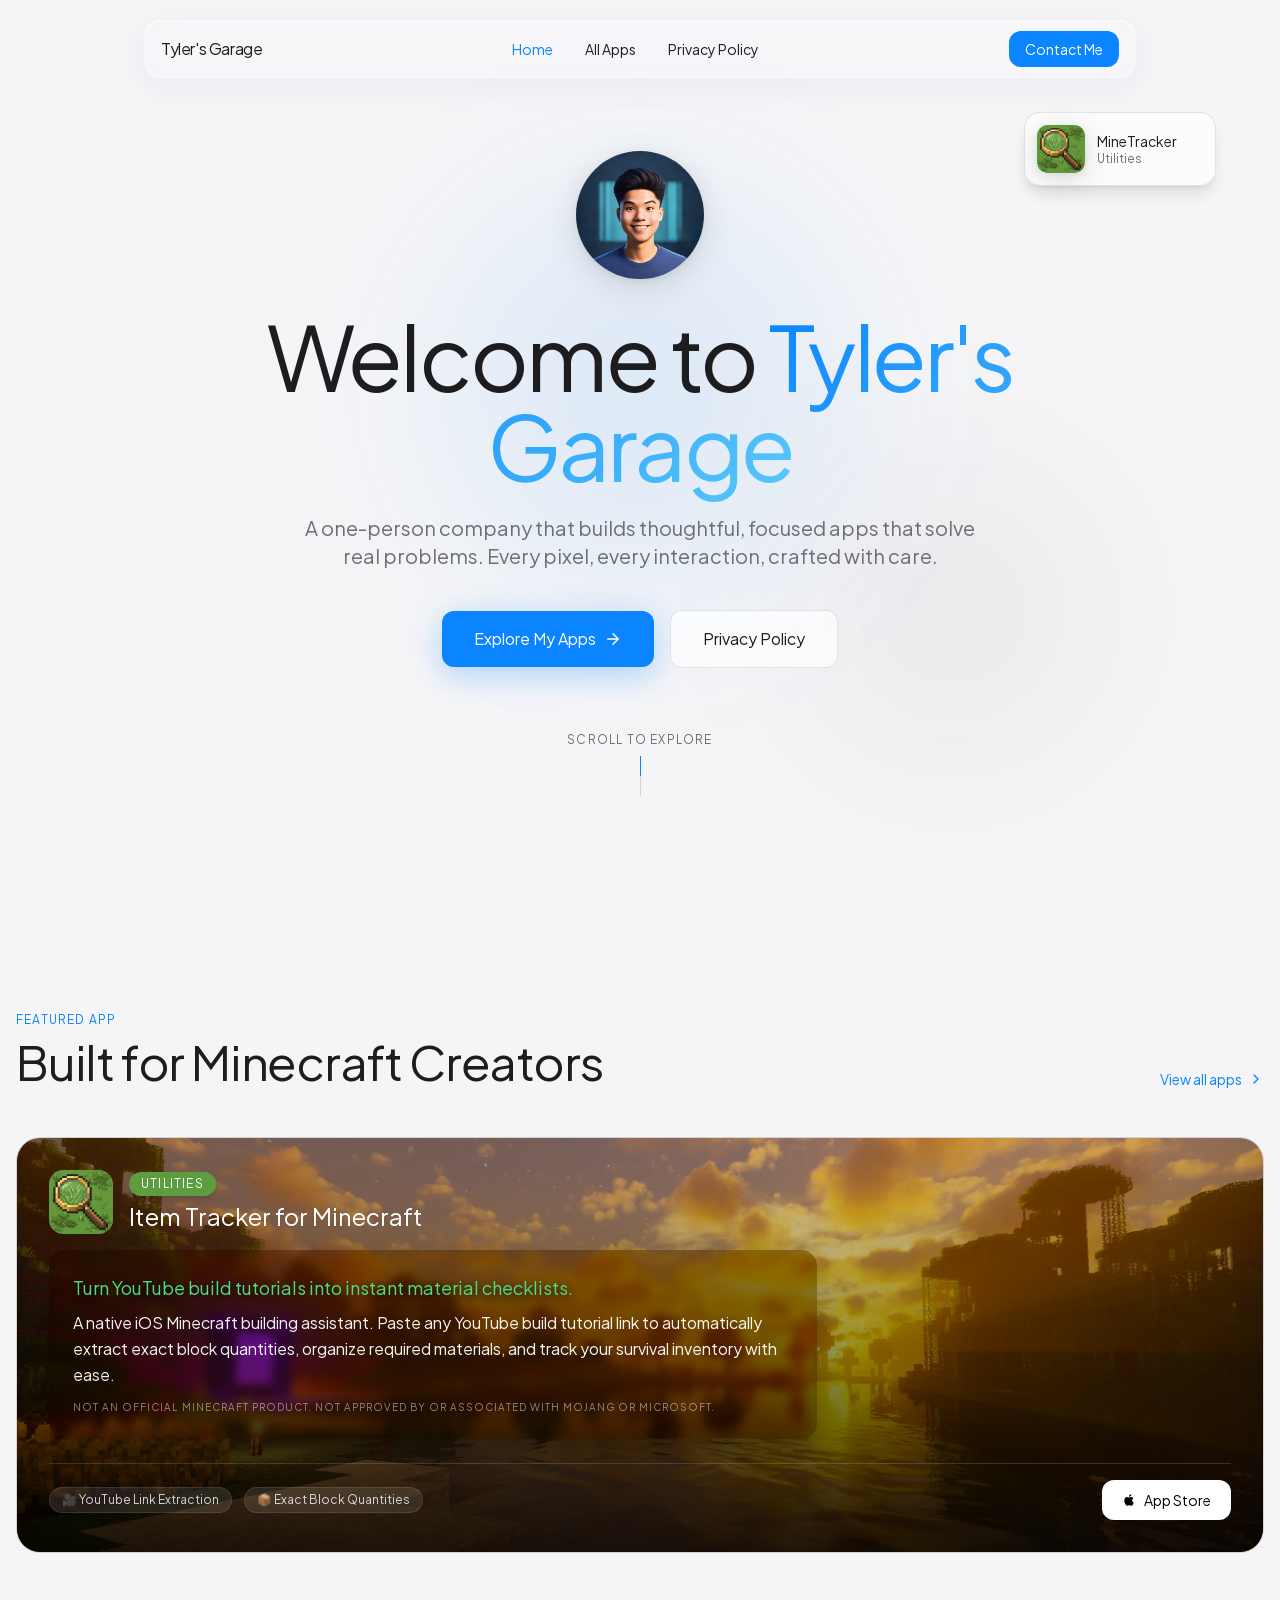
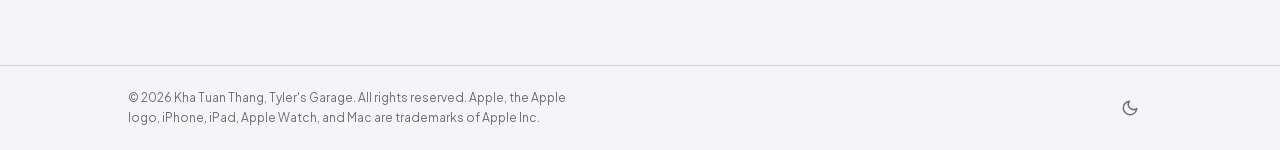
==== commit bedae8fb: "Deploy update" ====
--- a/index.html
+++ b/index.html
@@ -1,4 +1,21 @@
-<!DOCTYPE html><html lang="en" class="__variable_b6296e"><head><meta charSet="utf-8"/><meta name="viewport" content="width=device-width, initial-scale=1"/><link rel="preload" href="/_next/static/media/636a5ac981f94f8b-s.p.woff2" as="font" crossorigin="" type="font/woff2"/><link rel="preload" as="image" href="/assets/me.jpeg" fetchPriority="high"/><link rel="stylesheet" href="/_next/static/css/aaedff417444081d.css" data-precedence="next"/><link rel="preload" as="script" fetchPriority="low" href="/_next/static/chunks/webpack-bc28b5016dfdd701.js"/><script src="/_next/static/chunks/fd9d1056-4dcebdff1205c09e.js" async=""></script><script src="/_next/static/chunks/23-f3dd8baebaf4be90.js" async=""></script><script src="/_next/static/chunks/main-app-85cd3603466858a8.js" async=""></script><script src="/_next/static/chunks/291-a54b8c867111d826.js" async=""></script><script src="/_next/static/chunks/648-a8c5d624c7993c32.js" async=""></script><script src="/_next/static/chunks/app/page-6a996e14ca58f030.js" async=""></script><script src="/_next/static/chunks/755-5db15e3ccbd0ae27.js" async=""></script><script src="/_next/static/chunks/app/not-found-64234dd54eac3576.js" async=""></script><link rel="icon" href="/icon.png" type="image/png" sizes="any"/><link rel="shortcut icon" href="/icon.png" type="image/png"/><link rel="apple-touch-icon" href="/icon.png"/><title>Tyler Kha: iOS Developer</title><meta name="description" content="Personal portfolio and app showcase for Tyler, an iOS indie developer. Discover quality apps built with care, available on the App Store."/><meta property="og:title" content="Tyler Kha: iOS Developer"/><meta property="og:description" content="iOS apps built with care by an indie developer."/><meta property="og:image" content="http://localhost:3000/icon.png"/><meta property="og:image:width" content="1200"/><meta property="og:image:height" content="630"/><meta name="twitter:card" content="summary_large_image"/><meta name="twitter:title" content="Tyler Kha: iOS Developer"/><meta name="twitter:description" content="iOS apps built with care by an indie developer."/><meta name="twitter:image" content="http://localhost:3000/icon.png"/><meta name="twitter:image:width" content="1200"/><meta name="twitter:image:height" content="630"/><link rel="icon" href="/icon.png?a45e32feb67a41be" type="image/png" sizes="1553x1547"/><meta name="next-size-adjust"/><script src="/_next/static/chunks/polyfills-78c92fac7aa8fdd8.js" noModule=""></script></head><body class="__className_b6296e"><main class="min-h-screen bg-background text-foreground overflow-x-hidden"><div class="noise-overlay" aria-hidden="true"></div><header class="fixed top-0 left-0 right-0 z-50 transition-all duration-300 py-5" role="banner"><div class="max-w-5xl mx-auto px-4"><div class="glass-nav rounded-2xl px-4 py-2.5 flex items-center justify-between transition-all duration-300 "><a class="flex items-center gap-2.5 focus:outline-none focus-visible:ring-2 focus-visible:ring-accent rounded-lg" aria-label="Tyler Kha: iOS Developer home" href="/"><span class="font-1000 text-base text-foreground tracking-tight hidden sm:block">Tyler&#x27;s Garage</span></a><nav class="hidden md:flex items-center gap-1" aria-label="Main navigation"><a class="px-3.5 py-2 rounded-xl text-sm font-700 transition-all duration-200 bg-accent/15 text-accent" href="/">Home</a><a class="px-3.5 py-2 rounded-xl text-sm font-700 transition-all duration-200 text-foreground hover:bg-secondary" href="/products">All Apps</a><a class="px-3.5 py-2 rounded-xl text-sm font-700 transition-all duration-200 text-foreground hover:bg-secondary" href="/privacy-policy">Privacy Policy</a></nav><div class="flex items-center gap-2"><button class="w-9 h-9 rounded-xl flex items-center justify-center text-muted-foreground hover:text-foreground hover:bg-secondary transition-all" aria-label="Switch to dark mode"><svg width="18" height="18" viewBox="0 0 24 24" fill="none" stroke="currentColor" stroke-width="2" stroke-linecap="round" stroke-linejoin="round"><path d="M21 12.79A9 9 0 1 1 11.21 3 7 7 0 0 0 21 12.79z"></path></svg></button><a class="hidden md:inline-flex items-center gap-1.5 bg-accent text-accent-foreground px-4 py-2 rounded-xl text-sm font-700 hover:opacity-90 transition-opacity" href="/contact">Contact Me</a><button class="md:hidden w-9 h-9 rounded-xl flex items-center justify-center text-muted-foreground hover:text-foreground hover:bg-secondary transition-all" aria-label="Open menu" aria-expanded="false"><svg width="18" height="18" viewBox="0 0 24 24" fill="none" stroke="currentColor" stroke-width="2.5" stroke-linecap="round" stroke-linejoin="round"><path d="M3 12h18M3 6h18M3 18h18"></path></svg></button></div></div></div></header><section class="relative min-h-screen flex flex-col justify-center items-center pt-28 pb-16 px-4 overflow-hidden" aria-label="Hero section"><div class="blob-primary absolute w-[600px] h-[600px] rounded-full pointer-events-none" style="top:10%;left:50%;transform:translate(-50%, 0) translate(0px, 0px);transition:transform 1.2s cubic-bezier(0.25, 0.46, 0.45, 0.94)" aria-hidden="true"></div><div class="blob-secondary absolute w-[400px] h-[400px] rounded-full pointer-events-none" style="bottom:10%;right:10%;transform:translate(0px, 0px);transition:transform 1.5s cubic-bezier(0.25, 0.46, 0.45, 0.94)" aria-hidden="true"></div><div class="hidden lg:block absolute top-28 right-8 lg:right-16 z-10" aria-hidden="true"><div class="glass-card rounded-2xl p-3 w-48 shadow-lg pointer-events-auto"><div class="flex items-center gap-3"><div class="w-12 h-12 rounded-[22.375%] overflow-hidden app-icon-shadow flex-shrink-0"><img alt="MineTracker app icon" loading="lazy" width="48" height="48" decoding="async" data-nimg="1" class="w-full h-full object-cover bg-gray-200" style="color:transparent" src="/assets/MineTrackerLight.png"/></div><div class="min-w-0"><p class="text-sm font-700 text-card-foreground truncate">MineTracker</p><p class="text-xs text-muted-foreground">Utilities</p></div></div></div></div><div class="relative z-20 max-w-4xl mx-auto text-center" style="transform:perspective(1000px) rotateX(0deg) rotateY(0deg);transition:transform 0.8s cubic-bezier(0.25, 0.46, 0.45, 0.94)"><div class="flex flex-col items-center gap-6 mb-8 opacity-0 "><div class="relative"><div class="w-28 h-28 sm:w-32 sm:h-32 rounded-full overflow-hidden ring-4 ring-accent/20 app-icon-shadow"><img alt="Tyler - iOS Indie Developer profile photo" fetchPriority="high" width="128" height="128" decoding="async" data-nimg="1" class="w-full h-full object-cover bg-gray-200" style="color:transparent" src="/assets/me.jpeg"/></div></div></div><h1 class="text-hero-xl font-800 text-foreground mb-6 opacity-0 ">Welcome to<!-- --> <span class="text-accent-gradient">Tyler&#x27;s Garage</span></h1><p class="text-lg md:text-xl text-muted-foreground max-w-2xl mx-auto mb-10 leading-relaxed font-400 opacity-0 ">A one-person company that builds thoughtful, focused apps that solve real problems. Every pixel, every interaction, crafted with care.</p><div class="flex flex-col sm:flex-row gap-4 justify-center items-center opacity-0 "><a class="inline-flex items-center gap-2 bg-accent text-accent-foreground px-8 py-4 rounded-xl font-600 text-base hover:opacity-90 transition-all duration-200 hover:scale-105 active:scale-95 shadow-lg" style="box-shadow:0 8px 32px rgba(10, 132, 255, 0.3)" href="/products">Explore My Apps<svg width="18" height="18" viewBox="0 0 24 24" fill="none" stroke="currentColor" stroke-width="2" stroke-linecap="round" stroke-linejoin="round"><path d="M5 12h14M12 5l7 7-7 7"></path></svg></a><a class="inline-flex items-center gap-2 glass-card px-8 py-4 rounded-xl font-600 text-base text-foreground hover:opacity-80 transition-all duration-200" href="/privacy-policy">Privacy Policy</a></div><div class="mt-16 flex flex-col items-center gap-2 opacity-0 "><span class="text-xs uppercase tracking-widest text-muted-foreground font-600">Scroll to explore</span><div class="w-px h-10 bg-border relative overflow-hidden"><div class="absolute top-0 left-0 w-full bg-accent" style="height:50%;animation:scrollBar 1.5s ease-in-out infinite"></div></div></div></div><style>
+<!DOCTYPE html><html lang="en" class="__variable_b6296e bg-background"><head><meta charSet="utf-8"/><meta name="viewport" content="width=device-width, initial-scale=1"/><link rel="preload" href="/_next/static/media/636a5ac981f94f8b-s.p.woff2" as="font" crossorigin="" type="font/woff2"/><link rel="preload" as="image" href="/assets/me.jpeg" fetchPriority="high"/><link rel="preload" as="image" href="/assets/MinecraftBackground.webp" fetchPriority="high"/><link rel="preload" as="image" href="/assets/MineTrackerLight.webp" fetchPriority="high"/><link rel="stylesheet" href="/_next/static/css/0432f4d8aa40491a.css" data-precedence="next"/><link rel="preload" as="script" fetchPriority="low" href="/_next/static/chunks/webpack-bc28b5016dfdd701.js"/><script src="/_next/static/chunks/fd9d1056-4dcebdff1205c09e.js" async=""></script><script src="/_next/static/chunks/23-f3dd8baebaf4be90.js" async=""></script><script src="/_next/static/chunks/main-app-85cd3603466858a8.js" async=""></script><script src="/_next/static/chunks/291-a54b8c867111d826.js" async=""></script><script src="/_next/static/chunks/648-a8c5d624c7993c32.js" async=""></script><script src="/_next/static/chunks/app/page-3e2ebb3f017cab23.js" async=""></script><script src="/_next/static/chunks/755-5db15e3ccbd0ae27.js" async=""></script><script src="/_next/static/chunks/app/not-found-64234dd54eac3576.js" async=""></script><meta name="theme-color" content="#1C1C1D" id="theme-color-meta"/><meta name="apple-mobile-web-app-capable" content="yes"/><link rel="icon" href="/icon.png" type="image/png" sizes="any"/><link rel="shortcut icon" href="/icon.png" type="image/png"/><link rel="apple-touch-icon" href="/icon.png"/><meta name="theme-color" media="(prefers-color-scheme: light)" content="#F5F5F7"/><meta name="theme-color" media="(prefers-color-scheme: dark)" content="#1C1C1D"/><title>Tyler Kha: iOS Developer</title><meta name="description" content="Personal portfolio and app showcase for Tyler, an iOS indie developer. Discover quality apps built with care, available on the App Store."/><meta property="og:title" content="Tyler Kha: iOS Developer"/><meta property="og:description" content="iOS apps built with care by an indie developer."/><meta property="og:image" content="http://localhost:3000/icon.png"/><meta property="og:image:width" content="1200"/><meta property="og:image:height" content="630"/><meta name="twitter:card" content="summary_large_image"/><meta name="twitter:title" content="Tyler Kha: iOS Developer"/><meta name="twitter:description" content="iOS apps built with care by an indie developer."/><meta name="twitter:image" content="http://localhost:3000/icon.png"/><meta name="twitter:image:width" content="1200"/><meta name="twitter:image:height" content="630"/><link rel="icon" href="/icon.png?d12b08e512c18f2f" type="image/png" sizes="256x256"/><meta name="next-size-adjust"/><script>
+              (function() {
+                try {
+                  var stored = localStorage.getItem('theme');
+                  var prefersDark = window.matchMedia('(prefers-color-scheme: dark)').matches;
+                  var isDark = stored ? stored === 'dark' : prefersDark;
+                  if (isDark) {
+                    document.documentElement.classList.add('dark');
+                    var meta = document.getElementById('theme-color-meta');
+                    if (meta) meta.setAttribute('content', '#1C1C1D');
+                  } else {
+                    document.documentElement.classList.remove('dark');
+                    var meta = document.getElementById('theme-color-meta');
+                    if (meta) meta.setAttribute('content', '#F5F5F7');
+                  }
+                } catch (e) {}
+              })();
+            </script><script src="/_next/static/chunks/polyfills-78c92fac7aa8fdd8.js" noModule=""></script></head><body class="__className_b6296e bg-background text-foreground"><main class="min-h-screen bg-background text-foreground overflow-x-hidden"><div class="noise-overlay" aria-hidden="true"></div><header class="fixed top-0 left-0 right-0 z-50 transition-all duration-300 py-5" role="banner"><div class="max-w-5xl mx-auto px-4"><div class="glass-nav rounded-2xl px-4 py-2.5 flex items-center justify-between transition-all duration-300 "><a class="flex items-center gap-2.5 focus:outline-none focus-visible:ring-2 focus-visible:ring-accent rounded-lg" aria-label="Tyler Kha: iOS Developer home" href="/"><span class="font-1000 text-base text-foreground tracking-tight hidden sm:block">Tyler&#x27;s Garage</span></a><nav class="hidden md:flex items-center gap-1" aria-label="Main navigation"><a class="px-3.5 py-2 rounded-xl text-sm font-700 transition-all duration-200 bg-accent/15 text-accent" href="/">Home</a><a class="px-3.5 py-2 rounded-xl text-sm font-700 transition-all duration-200 text-foreground hover:bg-secondary" href="/products">All Apps</a><a class="px-3.5 py-2 rounded-xl text-sm font-700 transition-all duration-200 text-foreground hover:bg-secondary" href="/privacy-policy">Privacy Policy</a></nav><div class="flex items-center gap-2"><a class="hidden md:inline-flex items-center gap-1.5 bg-accent text-accent-foreground px-4 py-2 rounded-xl text-sm font-700 hover:opacity-90 transition-opacity" href="/contact">Contact Me</a><button class="md:hidden w-9 h-9 rounded-xl flex items-center justify-center text-muted-foreground hover:text-foreground hover:bg-secondary transition-all" aria-label="Open menu" aria-expanded="false"><svg width="18" height="18" viewBox="0 0 24 24" fill="none" stroke="currentColor" stroke-width="2.5" stroke-linecap="round" stroke-linejoin="round"><path d="M3 12h18M3 6h18M3 18h18"></path></svg></button></div></div></div></header><section class="relative min-h-screen flex flex-col justify-center items-center pt-28 pb-16 px-4 overflow-hidden" aria-label="Hero section"><div class="blob-primary absolute w-[600px] h-[600px] rounded-full pointer-events-none" style="top:10%;left:50%;transform:translate(-50%, 0) translate(0px, 0px);transition:transform 1.2s cubic-bezier(0.25, 0.46, 0.45, 0.94)" aria-hidden="true"></div><div class="blob-secondary absolute w-[400px] h-[400px] rounded-full pointer-events-none" style="bottom:10%;right:10%;transform:translate(0px, 0px);transition:transform 1.5s cubic-bezier(0.25, 0.46, 0.45, 0.94)" aria-hidden="true"></div><div class="hidden lg:block absolute top-28 right-8 lg:right-16 z-10" aria-hidden="true"><div class="glass-card rounded-2xl p-3 w-48 shadow-lg pointer-events-auto"><div class="flex items-center gap-3"><div class="w-12 h-12 rounded-[22.375%] overflow-hidden app-icon-shadow flex-shrink-0"><img alt="MineTracker app icon" loading="lazy" width="48" height="48" decoding="async" data-nimg="1" class="w-full h-full object-cover bg-gray-200" style="color:transparent" src="/assets/MineTrackerLight.webp"/></div><div class="min-w-0"><p class="text-sm font-700 text-card-foreground truncate">MineTracker</p><p class="text-xs text-muted-foreground">Utilities</p></div></div></div></div><div class="relative z-20 max-w-4xl mx-auto text-center" style="transform:perspective(1000px) rotateX(0deg) rotateY(0deg);transition:transform 0.8s cubic-bezier(0.25, 0.46, 0.45, 0.94)"><div class="flex flex-col items-center gap-6 mb-8 opacity-0 "><div class="relative"><div class="w-28 h-28 sm:w-32 sm:h-32 rounded-full overflow-hidden ring-4 ring-accent/20 app-icon-shadow"><img alt="Tyler - iOS Indie Developer profile photo" fetchPriority="high" width="128" height="128" decoding="async" data-nimg="1" class="w-full h-full object-cover bg-gray-200" style="color:transparent" src="/assets/me.jpeg"/></div></div></div><h1 class="text-hero-xl font-800 text-foreground mb-6 opacity-0 ">Welcome to<!-- --> <span class="text-accent-gradient">Tyler&#x27;s Garage</span></h1><p class="text-lg md:text-xl text-muted-foreground max-w-2xl mx-auto mb-10 leading-relaxed font-400 opacity-0 ">A one-person company that builds thoughtful, focused apps that solve real problems. Every pixel, every interaction, crafted with care.</p><div class="flex flex-col sm:flex-row gap-4 justify-center items-center opacity-0 "><a class="inline-flex items-center gap-2 bg-accent text-accent-foreground px-8 py-4 rounded-xl font-600 text-base hover:opacity-90 transition-all duration-200 hover:scale-105 active:scale-95 shadow-lg" style="box-shadow:0 8px 32px rgba(10, 132, 255, 0.3)" href="/products">Explore My Apps<svg width="18" height="18" viewBox="0 0 24 24" fill="none" stroke="currentColor" stroke-width="2" stroke-linecap="round" stroke-linejoin="round"><path d="M5 12h14M12 5l7 7-7 7"></path></svg></a><a class="inline-flex items-center gap-2 glass-card px-8 py-4 rounded-xl font-600 text-base text-foreground hover:opacity-80 transition-all duration-200" href="/privacy-policy">Privacy Policy</a></div><div class="mt-16 flex flex-col items-center gap-2 opacity-0 "><span class="text-xs uppercase tracking-widest text-muted-foreground font-600">Scroll to explore</span><div class="w-px h-10 bg-border relative overflow-hidden"><div class="absolute top-0 left-0 w-full bg-accent" style="height:50%;animation:scrollBar 1.5s ease-in-out infinite"></div></div></div></div><style>
         @keyframes scrollBar {
           0% { transform: translateY(-100%); }
           100% { transform: translateY(200%); }
@@ -7,4 +24,4 @@
           0%, 100% { opacity: 1; }
           50% { opacity: 0.5; }
         }
-      </style></section><section class="py-20 px-4 relative" aria-labelledby="featured-heading"><div class="max-w-6xl mx-auto"><div class="section-fade mb-14 text-center"><span class="text-xs font-700 tracking-widest uppercase text-accent mb-3 block">Featured App</span><h2 id="featured-heading" class="text-display font-800 text-foreground mb-4">Built for Minecraft builders</h2><p class="text-muted-foreground text-lg max-w-xl mx-auto leading-relaxed">Extract exact block lists from YouTube tutorials and track your building materials effortlessly.</p></div><div class="grid grid-cols-1 gap-5"><div class="section-fade stagger-1"><div class="relative rounded-3xl overflow-hidden bg-card min-h-[360px] lg:min-h-[400px] flex flex-col justify-end border border-border"><div class="absolute inset-0"><div class="relative" style="width:100%;height:100%"><img alt="Minecraft building blocks and materials background" loading="lazy" decoding="async" data-nimg="fill" class="object-cover opacity-100 bg-gray-200" style="position:absolute;height:100%;width:100%;left:0;top:0;right:0;bottom:0;object-fit:cover;color:transparent" src="/assets/MinecraftBackground.png"/></div><div class="absolute inset-0 bg-gradient-to-t from-black/80 via-black/40 to-transparent"></div></div><div class="relative z-10 p-6 lg:p-8 flex flex-col gap-4"><div class="flex items-center gap-4"><div class="w-16 h-16 rounded-[22.375%] overflow-hidden app-icon-shadow flex-shrink-0"><img alt="MineTracker app icon — AI Minecraft material checklist" loading="lazy" width="64" height="64" decoding="async" data-nimg="1" class="w-full h-full object-cover bg-gray-200" style="color:transparent" src="/assets/MineTrackerLight.png"/></div><div class="flex flex-col gap-1"><span class="text-xs font-900 uppercase tracking-widest px-3 py-1 rounded-full w-fit shadow-md" style="background:#5D9D40;color:#ffffff">Utilities</span><h3 class="text-2xl font-800 text-white drop-shadow-sm">Extract &amp; Build - MineTracker</h3></div></div><div class="liquid-glass rounded-2xl p-5 sm:p-6 max-w-3xl"><p class="text-lg font-800 text-[#4ADE80] mb-2 drop-shadow-[0_2px_4px_rgba(0,0,0,0.8)]">Turn YouTube build tutorials into instant material checklists.</p><p class="text-base font-500 text-white/95 leading-relaxed mb-3">A native iOS Minecraft building assistant. Paste any YouTube build tutorial link to automatically extract exact block quantities, organize required materials, and track your survival inventory with ease.</p><p class="text-[10px] text-white/50 font-500 uppercase tracking-widest">NOT AN OFFICIAL MINECRAFT PRODUCT. NOT APPROVED BY OR ASSOCIATED WITH MOJANG OR MICROSOFT.</p></div><div class="flex flex-wrap items-center justify-between gap-4 mt-2 pt-4 border-t border-white/15"><div class="flex items-center gap-3"><span class="text-xs text-white/80 font-600 bg-white/10 px-3 py-1 rounded-full border border-white/10">🎥 YouTube Link Extraction</span><span class="text-xs text-white/80 font-600 bg-white/10 px-3 py-1 rounded-full border border-white/10">📦 Exact Block Quantities</span></div><a href="#" class="inline-flex items-center gap-2 bg-white text-black px-5 py-2.5 rounded-xl text-sm font-700 hover:opacity-90 transition-opacity" target="_blank" rel="noopener noreferrer" aria-label="Download Extract &amp; Build - MineTracker on the App Store"><svg width="14" height="14" viewBox="0 0 24 24" fill="currentColor"><path d="M18.71 19.5c-.83 1.24-1.71 2.45-3.05 2.47-1.34.03-1.77-.79-3.29-.79-1.53 0-2 .77-3.27.82-1.31.05-2.3-1.32-3.14-2.53C4.25 17 2.94 12.45 4.7 9.39c.87-1.52 2.43-2.48 4.12-2.51 1.28-.02 2.5.87 3.29.87.78 0 2.26-1.07 3.8-.91.65.03 2.47.26 3.64 1.98-.09.06-2.17 1.28-2.15 3.81.03 3.02 2.65 4.03 2.68 4.04-.03.07-.42 1.44-1.38 2.83M13 3.5c.73-.83 1.94-1.46 2.94-1.5.13 1.17-.34 2.35-1.04 3.19-.69.85-1.83 1.51-2.95 1.42-.15-1.15.41-2.35 1.05-3.11z"></path></svg>App Store</a></div></div></div></div></div><div class="mt-12 text-center"><a class="inline-flex items-center gap-2 text-accent font-600 text-base hover:opacity-75 transition-opacity" href="/products">View all apps<svg width="16" height="16" viewBox="0 0 24 24" fill="none" stroke="currentColor" stroke-width="2.5" stroke-linecap="round" stroke-linejoin="round"><path d="M5 12h14M12 5l7 7-7 7"></path></svg></a></div></div></section><footer class="border-t border-border py-5 px-4 mt-auto w-full" role="contentinfo"><div class="max-w-5xl mx-auto flex flex-col sm:flex-row items-center justify-between gap-5"><div class="flex flex-col gap-1 max-w-md"><span class="text-xs text-muted-foreground font-500 leading-relaxed">© 2026 Kha Tuan Thang, Tyler&#x27;s Garage. All rights reserved. Apple, the Apple logo, iPhone, iPad, Apple Watch, and Mac are trademarks of Apple Inc.</span></div><div class="flex items-center gap-4"><a href="https://github.com" target="_blank" rel="noopener noreferrer" class="text-muted-foreground hover:text-foreground transition-colors min-h-[44px] min-w-[44px] flex items-center justify-center" aria-label="GitHub profile"><svg width="18" height="18" viewBox="0 0 24 24" fill="currentColor"><path d="M12 0c-6.626 0-12 5.373-12 12 0 5.302 3.438 9.8 8.207 11.387.599.111.793-.261.793-.577v-2.234c-3.338.726-4.033-1.416-4.033-1.416-.546-1.387-1.333-1.756-1.333-1.756-1.089-.745.083-.729.083-.729 1.205.084 1.839 1.237 1.839 1.237 1.07 1.834 2.807 1.304 3.492.997.107-.775.418-1.305.762-1.604-2.665-.305-5.467-1.334-5.467-5.931 0-1.311.469-2.381 1.236-3.221-.124-.303-.535-1.524.117-3.176 0 0 1.008-.322 3.301 1.23.957-.266 1.983-.399 3.003-.404 1.02.005 2.047.138 3.006.404 2.291-1.552 3.297-1.23 3.297-1.23.653 1.653.242 2.874.118 3.176.77.84 1.235 1.911 1.235 3.221 0 4.609-2.807 5.624-5.479 5.921.43.372.823 1.102.823 2.222v3.293c0 .319.192.694.801.576 4.765-1.589 8.199-6.086 8.199-11.386 0-6.627-5.373-12-12-12z"></path></svg></a><a href="https://twitter.com" target="_blank" rel="noopener noreferrer" class="text-muted-foreground hover:text-foreground transition-colors min-h-[44px] min-w-[44px] flex items-center justify-center" aria-label="X (Twitter) profile"><svg width="18" height="18" viewBox="0 0 24 24" fill="currentColor"><path d="M18.244 2.25h3.308l-7.227 8.26 8.502 11.24H16.17l-4.714-6.231-5.401 6.231H2.738l7.748-8.859L1.253 2.25H8.08l4.253 5.622 5.911-5.622zm-1.161 17.52h1.833L7.084 4.126H5.117z"></path></svg></a><a href="https://linkedin.com" target="_blank" rel="noopener noreferrer" class="text-muted-foreground hover:text-foreground transition-colors min-h-[44px] min-w-[44px] flex items-center justify-center" aria-label="LinkedIn profile"><svg width="18" height="18" viewBox="0 0 24 24" fill="currentColor"><path d="M20.447 20.452h-3.554v-5.569c0-1.328-.027-3.037-1.852-3.037-1.853 0-2.136 1.445-2.136 2.939v5.667H9.351V9h3.414v1.561h.046c.477-.9 1.637-1.85 3.37-1.85 3.601 0 4.267 2.37 4.267 5.455v6.286zM5.337 7.433c-1.144 0-2.063-.926-2.063-2.065 0-1.138.92-2.063 2.063-2.063 1.14 0 2.064.925 2.064 2.063 0 1.139-.925 2.065-2.064 2.065zm1.782 13.019H3.555V9h3.564v11.452zM22.225 0H1.771C.792 0 0 .774 0 1.729v20.542C0 23.227.792 24 1.771 24h20.451C23.2 24 24 23.227 24 22.271V1.729C24 .774 23.2 0 22.222 0h.003z"></path></svg></a></div></div></footer></main><script src="/_next/static/chunks/webpack-bc28b5016dfdd701.js" async=""></script><script>(self.__next_f=self.__next_f||[]).push([0]);self.__next_f.push([2,null])</script><script>self.__next_f.push([1,"1:HL[\"/_next/static/media/636a5ac981f94f8b-s.p.woff2\",\"font\",{\"crossOrigin\":\"\",\"type\":\"font/woff2\"}]\n2:HL[\"/_next/static/css/aaedff417444081d.css\",\"style\"]\n"])</script><script>self.__next_f.push([1,"3:I[5751,[],\"\"]\n5:I[6341,[\"291\",\"static/chunks/291-a54b8c867111d826.js\",\"648\",\"static/chunks/648-a8c5d624c7993c32.js\",\"931\",\"static/chunks/app/page-6a996e14ca58f030.js\"],\"default\"]\n6:I[1954,[\"291\",\"static/chunks/291-a54b8c867111d826.js\",\"648\",\"static/chunks/648-a8c5d624c7993c32.js\",\"931\",\"static/chunks/app/page-6a996e14ca58f030.js\"],\"default\"]\n7:I[8737,[\"291\",\"static/chunks/291-a54b8c867111d826.js\",\"648\",\"static/chunks/648-a8c5d624c7993c32.js\",\"931\",\"static/chunks/app/page-6a996e14ca58f030.js\"],\"default\"]\n8:I[9275,[],\"\"]\n9:I[1343,[],\"\"]\na:I[5154,[\"755\",\"static/chunks/755-5db15e3ccbd0ae27.js\",\"160\",\"static/chunks/app/not-found-64234dd54eac3576.js\"],\"default\"]\nc:I[6130,[],\"\"]\nd:[]\n"])</script><script>self.__next_f.push([1,"0:[[[\"$\",\"link\",\"0\",{\"rel\":\"stylesheet\",\"href\":\"/_next/static/css/aaedff417444081d.css\",\"precedence\":\"next\",\"crossOrigin\":\"$undefined\"}]],[\"$\",\"$L3\",null,{\"buildId\":\"JVP_WBCf_BerAiItPbob7\",\"assetPrefix\":\"\",\"initialCanonicalUrl\":\"/\",\"initialTree\":[\"\",{\"children\":[\"__PAGE__\",{}]},\"$undefined\",\"$undefined\",true],\"initialSeedData\":[\"\",{\"children\":[\"__PAGE__\",{},[[\"$L4\",[\"$\",\"main\",null,{\"className\":\"min-h-screen bg-background text-foreground overflow-x-hidden\",\"children\":[[\"$\",\"div\",null,{\"className\":\"noise-overlay\",\"aria-hidden\":\"true\"}],[\"$\",\"$L5\",null,{}],[\"$\",\"$L6\",null,{}],[\"$\",\"$L7\",null,{}],[\"$\",\"footer\",null,{\"className\":\"border-t border-border py-5 px-4 mt-auto w-full\",\"role\":\"contentinfo\",\"children\":[\"$\",\"div\",null,{\"className\":\"max-w-5xl mx-auto flex flex-col sm:flex-row items-center justify-between gap-5\",\"children\":[[\"$\",\"div\",null,{\"className\":\"flex flex-col gap-1 max-w-md\",\"children\":[\"$\",\"span\",null,{\"className\":\"text-xs text-muted-foreground font-500 leading-relaxed\",\"children\":\"© 2026 Kha Tuan Thang, Tyler's Garage. All rights reserved. Apple, the Apple logo, iPhone, iPad, Apple Watch, and Mac are trademarks of Apple Inc.\"}]}],[\"$\",\"div\",null,{\"className\":\"flex items-center gap-4\",\"children\":[[\"$\",\"a\",null,{\"href\":\"https://github.com\",\"target\":\"_blank\",\"rel\":\"noopener noreferrer\",\"className\":\"text-muted-foreground hover:text-foreground transition-colors min-h-[44px] min-w-[44px] flex items-center justify-center\",\"aria-label\":\"GitHub profile\",\"children\":[\"$\",\"svg\",null,{\"width\":\"18\",\"height\":\"18\",\"viewBox\":\"0 0 24 24\",\"fill\":\"currentColor\",\"children\":[\"$\",\"path\",null,{\"d\":\"M12 0c-6.626 0-12 5.373-12 12 0 5.302 3.438 9.8 8.207 11.387.599.111.793-.261.793-.577v-2.234c-3.338.726-4.033-1.416-4.033-1.416-.546-1.387-1.333-1.756-1.333-1.756-1.089-.745.083-.729.083-.729 1.205.084 1.839 1.237 1.839 1.237 1.07 1.834 2.807 1.304 3.492.997.107-.775.418-1.305.762-1.604-2.665-.305-5.467-1.334-5.467-5.931 0-1.311.469-2.381 1.236-3.221-.124-.303-.535-1.524.117-3.176 0 0 1.008-.322 3.301 1.23.957-.266 1.983-.399 3.003-.404 1.02.005 2.047.138 3.006.404 2.291-1.552 3.297-1.23 3.297-1.23.653 1.653.242 2.874.118 3.176.77.84 1.235 1.911 1.235 3.221 0 4.609-2.807 5.624-5.479 5.921.43.372.823 1.102.823 2.222v3.293c0 .319.192.694.801.576 4.765-1.589 8.199-6.086 8.199-11.386 0-6.627-5.373-12-12-12z\"}]}]}],[\"$\",\"a\",null,{\"href\":\"https://twitter.com\",\"target\":\"_blank\",\"rel\":\"noopener noreferrer\",\"className\":\"text-muted-foreground hover:text-foreground transition-colors min-h-[44px] min-w-[44px] flex items-center justify-center\",\"aria-label\":\"X (Twitter) profile\",\"children\":[\"$\",\"svg\",null,{\"width\":\"18\",\"height\":\"18\",\"viewBox\":\"0 0 24 24\",\"fill\":\"currentColor\",\"children\":[\"$\",\"path\",null,{\"d\":\"M18.244 2.25h3.308l-7.227 8.26 8.502 11.24H16.17l-4.714-6.231-5.401 6.231H2.738l7.748-8.859L1.253 2.25H8.08l4.253 5.622 5.911-5.622zm-1.161 17.52h1.833L7.084 4.126H5.117z\"}]}]}],[\"$\",\"a\",null,{\"href\":\"https://linkedin.com\",\"target\":\"_blank\",\"rel\":\"noopener noreferrer\",\"className\":\"text-muted-foreground hover:text-foreground transition-colors min-h-[44px] min-w-[44px] flex items-center justify-center\",\"aria-label\":\"LinkedIn profile\",\"children\":[\"$\",\"svg\",null,{\"width\":\"18\",\"height\":\"18\",\"viewBox\":\"0 0 24 24\",\"fill\":\"currentColor\",\"children\":[\"$\",\"path\",null,{\"d\":\"M20.447 20.452h-3.554v-5.569c0-1.328-.027-3.037-1.852-3.037-1.853 0-2.136 1.445-2.136 2.939v5.667H9.351V9h3.414v1.561h.046c.477-.9 1.637-1.85 3.37-1.85 3.601 0 4.267 2.37 4.267 5.455v6.286zM5.337 7.433c-1.144 0-2.063-.926-2.063-2.065 0-1.138.92-2.063 2.063-2.063 1.14 0 2.064.925 2.064 2.063 0 1.139-.925 2.065-2.064 2.065zm1.782 13.019H3.555V9h3.564v11.452zM22.225 0H1.771C.792 0 0 .774 0 1.729v20.542C0 23.227.792 24 1.771 24h20.451C23.2 24 24 23.227 24 22.271V1.729C24 .774 23.2 0 22.222 0h.003z\"}]}]}]]}]]}]}]]}]],null],null]},[[\"$\",\"html\",null,{\"lang\":\"en\",\"className\":\"__variable_b6296e\",\"suppressHydrationWarning\":true,\"children\":[[\"$\",\"head\",null,{\"children\":[[\"$\",\"link\",null,{\"rel\":\"icon\",\"href\":\"/icon.png\",\"type\":\"image/png\",\"sizes\":\"any\"}],[\"$\",\"link\",null,{\"rel\":\"shortcut icon\",\"href\":\"/icon.png\",\"type\":\"image/png\"}],[\"$\",\"link\",null,{\"rel\":\"apple-touch-icon\",\"href\":\"/icon.png\"}]]}],[\"$\",\"body\",null,{\"className\":\"__className_b6296e\",\"children\":[\"$\",\"$L8\",null,{\"parallelRouterKey\":\"children\",\"segmentPath\":[\"children\"],\"error\":\"$undefined\",\"errorStyles\":\"$undefined\",\"errorScripts\":\"$undefined\",\"template\":[\"$\",\"$L9\",null,{}],\"templateStyles\":\"$undefined\",\"templateScripts\":\"$undefined\",\"notFound\":[\"$\",\"$La\",null,{}],\"notFoundStyles\":[],\"styles\":null}]}]]}],null],null],\"couldBeIntercepted\":false,\"initialHead\":[false,\"$Lb\"],\"globalErrorComponent\":\"$c\",\"missingSlots\":\"$Wd\"}]]\n"])</script><script>self.__next_f.push([1,"b:[[\"$\",\"meta\",\"0\",{\"name\":\"viewport\",\"content\":\"width=device-width, initial-scale=1\"}],[\"$\",\"meta\",\"1\",{\"charSet\":\"utf-8\"}],[\"$\",\"title\",\"2\",{\"children\":\"Tyler Kha: iOS Developer\"}],[\"$\",\"meta\",\"3\",{\"name\":\"description\",\"content\":\"Personal portfolio and app showcase for Tyler, an iOS indie developer. Discover quality apps built with care, available on the App Store.\"}],[\"$\",\"meta\",\"4\",{\"property\":\"og:title\",\"content\":\"Tyler Kha: iOS Developer\"}],[\"$\",\"meta\",\"5\",{\"property\":\"og:description\",\"content\":\"iOS apps built with care by an indie developer.\"}],[\"$\",\"meta\",\"6\",{\"property\":\"og:image\",\"content\":\"http://localhost:3000/icon.png\"}],[\"$\",\"meta\",\"7\",{\"property\":\"og:image:width\",\"content\":\"1200\"}],[\"$\",\"meta\",\"8\",{\"property\":\"og:image:height\",\"content\":\"630\"}],[\"$\",\"meta\",\"9\",{\"name\":\"twitter:card\",\"content\":\"summary_large_image\"}],[\"$\",\"meta\",\"10\",{\"name\":\"twitter:title\",\"content\":\"Tyler Kha: iOS Developer\"}],[\"$\",\"meta\",\"11\",{\"name\":\"twitter:description\",\"content\":\"iOS apps built with care by an indie developer.\"}],[\"$\",\"meta\",\"12\",{\"name\":\"twitter:image\",\"content\":\"http://localhost:3000/icon.png\"}],[\"$\",\"meta\",\"13\",{\"name\":\"twitter:image:width\",\"content\":\"1200\"}],[\"$\",\"meta\",\"14\",{\"name\":\"twitter:image:height\",\"content\":\"630\"}],[\"$\",\"link\",\"15\",{\"rel\":\"icon\",\"href\":\"/icon.png?a45e32feb67a41be\",\"type\":\"image/png\",\"sizes\":\"1553x1547\"}],[\"$\",\"meta\",\"16\",{\"name\":\"next-size-adjust\"}]]\n4:null\n"])</script></body></html>+      </style></section><section id="featured-apps" class="section-fade py-20 lg:py-28 px-4 relative overflow-hidden" aria-labelledby="featured-apps-title"><div class="absolute top-1/2 left-1/2 -translate-x-1/2 -translate-y-1/2 w-[600px] h-[300px] blob-accent opacity-30 pointer-events-none"></div><div class="max-w-7xl mx-auto relative z-10"><div class="flex flex-col md:flex-row md:items-end justify-between mb-12 gap-4"><div><span class="text-xs font-700 tracking-widest uppercase text-accent mb-2 block">Featured App</span><h2 id="featured-apps-title" class="text-display font-800 text-foreground">Built for Minecraft Creators</h2></div><a class="group inline-flex items-center gap-1.5 text-sm font-600 text-accent hover:opacity-75 transition-opacity self-start md:self-auto" href="/products">View all apps<svg width="16" height="16" viewBox="0 0 24 24" fill="none" stroke="currentColor" stroke-width="2" stroke-linecap="round" stroke-linejoin="round" class="transition-transform group-hover:translate-x-0.5"><path d="m9 18 6-6-6-6"></path></svg></a></div><div class="space-y-8"><div class="relative rounded-3xl overflow-hidden bg-card min-h-[360px] lg:min-h-[400px] flex flex-col justify-end border border-border"><div class="absolute inset-0"><div class="relative" style="width:100%;height:100%"><img alt="Item Tracker for Minecraft building blocks background" fetchPriority="high" decoding="async" data-nimg="fill" class="object-cover opacity-100 bg-gray-200" style="position:absolute;height:100%;width:100%;left:0;top:0;right:0;bottom:0;object-fit:cover;color:transparent" src="/assets/MinecraftBackground.webp"/></div><div class="absolute inset-0 bg-gradient-to-t from-black/80 via-black/40 to-transparent"></div></div><div class="relative z-10 p-6 lg:p-8 flex flex-col gap-4"><div class="flex items-center gap-4"><div class="w-16 h-16 rounded-[22.375%] overflow-hidden app-icon-shadow flex-shrink-0"><img alt="Item Tracker for Minecraft app icon — AI Minecraft material checklist" fetchPriority="high" width="64" height="64" decoding="async" data-nimg="1" class="w-full h-full object-cover bg-gray-200" style="color:transparent" src="/assets/MineTrackerLight.webp"/></div><div class="flex flex-col gap-1"><span class="text-xs font-900 uppercase tracking-widest px-3 py-1 rounded-full w-fit shadow-md" style="background:#5D9D40;color:#ffffff">Utilities</span><h3 class="text-2xl font-800 text-white drop-shadow-sm">Item Tracker for Minecraft</h3></div></div><div class="liquid-glass rounded-2xl p-5 sm:p-6 max-w-3xl"><p class="text-lg font-800 text-[#4ADE80] mb-2 drop-shadow-[0_2px_4px_rgba(0,0,0,0.8)]">Turn YouTube build tutorials into instant material checklists.</p><p class="text-base font-500 text-white/95 leading-relaxed mb-3">A native iOS Minecraft building assistant. Paste any YouTube build tutorial link to automatically extract exact block quantities, organize required materials, and track your survival inventory with ease.</p><p class="text-[10px] text-white/50 font-500 uppercase tracking-widest">NOT AN OFFICIAL MINECRAFT PRODUCT. NOT APPROVED BY OR ASSOCIATED WITH MOJANG OR MICROSOFT.</p></div><div class="flex flex-wrap items-center justify-between gap-4 mt-2 pt-4 border-t border-white/15"><div class="flex items-center gap-3"><span class="text-xs text-white/80 font-600 bg-white/10 px-3 py-1 rounded-full border border-white/10">🎥 YouTube Link Extraction</span><span class="text-xs text-white/80 font-600 bg-white/10 px-3 py-1 rounded-full border border-white/10">📦 Exact Block Quantities</span></div><a href="https://apps.apple.com/app/id6800037138" class="inline-flex items-center gap-2 bg-white text-black px-5 py-2.5 rounded-xl text-sm font-700 hover:opacity-90 transition-opacity" target="_blank" rel="noopener noreferrer" aria-label="Download Item Tracker for Minecraft on the App Store"><svg width="14" height="14" viewBox="0 0 24 24" fill="currentColor"><path d="M18.71 19.5c-.83 1.24-1.71 2.45-3.05 2.47-1.34.03-1.77-.79-3.29-.79-1.53 0-2 .77-3.27.82-1.31.05-2.3-1.32-3.14-2.53C4.25 17 2.94 12.45 4.7 9.39c.87-1.52 2.43-2.48 4.12-2.51 1.28-.02 2.5.87 3.29.87.78 0 2.26-1.07 3.8-.91.65.03 2.47.26 3.64 1.98-.09.06-2.17 1.28-2.15 3.81.03 3.02 2.65 4.03 2.68 4.04-.03.07-.42 1.44-1.38 2.83M13 3.5c.73-.83 1.94-1.46 2.94-1.5.13 1.17-.34 2.35-1.04 3.19-.69.85-1.83 1.51-2.95 1.42-.15-1.15.41-2.35 1.05-3.11z"></path></svg>App Store</a></div></div></div></div></div></section><footer class="border-t border-border py-5 px-4 mt-auto w-full" role="contentinfo"><div class="max-w-5xl mx-auto flex flex-col sm:flex-row items-center justify-between gap-5"><div class="flex flex-col gap-1 max-w-md"><span class="text-xs text-muted-foreground font-500 leading-relaxed">© 2026 Kha Tuan Thang, Tyler&#x27;s Garage. All rights reserved. Apple, the Apple logo, iPhone, iPad, Apple Watch, and Mac are trademarks of Apple Inc.</span></div><div class="flex items-center gap-4"><button class="text-muted-foreground hover:text-foreground transition-colors min-h-[44px] min-w-[44px] flex items-center justify-center" aria-label="Switch to dark mode"><svg width="18" height="18" viewBox="0 0 24 24" fill="none" stroke="currentColor" stroke-width="2" stroke-linecap="round" stroke-linejoin="round"><path d="M21 12.79A9 9 0 1 1 11.21 3 7 7 0 0 0 21 12.79z"></path></svg></button></div></div></footer></main><script src="/_next/static/chunks/webpack-bc28b5016dfdd701.js" async=""></script><script>(self.__next_f=self.__next_f||[]).push([0]);self.__next_f.push([2,null])</script><script>self.__next_f.push([1,"1:HL[\"/_next/static/media/636a5ac981f94f8b-s.p.woff2\",\"font\",{\"crossOrigin\":\"\",\"type\":\"font/woff2\"}]\n2:HL[\"/_next/static/css/0432f4d8aa40491a.css\",\"style\"]\n"])</script><script>self.__next_f.push([1,"3:I[5751,[],\"\"]\n5:I[6341,[\"291\",\"static/chunks/291-a54b8c867111d826.js\",\"648\",\"static/chunks/648-a8c5d624c7993c32.js\",\"931\",\"static/chunks/app/page-3e2ebb3f017cab23.js\"],\"default\"]\n6:I[1954,[\"291\",\"static/chunks/291-a54b8c867111d826.js\",\"648\",\"static/chunks/648-a8c5d624c7993c32.js\",\"931\",\"static/chunks/app/page-3e2ebb3f017cab23.js\"],\"default\"]\n7:I[8737,[\"291\",\"static/chunks/291-a54b8c867111d826.js\",\"648\",\"static/chunks/648-a8c5d624c7993c32.js\",\"931\",\"static/chunks/app/page-3e2ebb3f017cab23.js\"],\"default\"]\n8:I[9966,[\"291\",\"static/chunks/291-a54b8c867111d826.js\",\"648\",\"static/chunks/648-a8c5d624c7993c32.js\",\"931\",\"static/chunks/app/page-3e2ebb3f017cab23.js\"],\"default\"]\n9:I[9275,[],\"\"]\na:I[1343,[],\"\"]\nb:I[5154,[\"755\",\"static/chunks/755-5db15e3ccbd0ae27.js\",\"160\",\"static/chunks/app/not-found-64234dd54eac3576.js\"],\"default\"]\nd:I[6130,[],\"\"]\ne:[]\n"])</script><script>self.__next_f.push([1,"0:[[[\"$\",\"link\",\"0\",{\"rel\":\"stylesheet\",\"href\":\"/_next/static/css/0432f4d8aa40491a.css\",\"precedence\":\"next\",\"crossOrigin\":\"$undefined\"}]],[\"$\",\"$L3\",null,{\"buildId\":\"frNXmW3ebsM7P3ScIG4Wt\",\"assetPrefix\":\"\",\"initialCanonicalUrl\":\"/\",\"initialTree\":[\"\",{\"children\":[\"__PAGE__\",{}]},\"$undefined\",\"$undefined\",true],\"initialSeedData\":[\"\",{\"children\":[\"__PAGE__\",{},[[\"$L4\",[\"$\",\"main\",null,{\"className\":\"min-h-screen bg-background text-foreground overflow-x-hidden\",\"children\":[[\"$\",\"div\",null,{\"className\":\"noise-overlay\",\"aria-hidden\":\"true\"}],[\"$\",\"$L5\",null,{}],[\"$\",\"$L6\",null,{}],[\"$\",\"$L7\",null,{}],[\"$\",\"$L8\",null,{}]]}]],null],null]},[[\"$\",\"html\",null,{\"lang\":\"en\",\"className\":\"__variable_b6296e bg-background\",\"suppressHydrationWarning\":true,\"children\":[[\"$\",\"head\",null,{\"children\":[[\"$\",\"meta\",null,{\"name\":\"theme-color\",\"content\":\"#1C1C1D\",\"id\":\"theme-color-meta\"}],[\"$\",\"meta\",null,{\"name\":\"apple-mobile-web-app-capable\",\"content\":\"yes\"}],[\"$\",\"link\",null,{\"rel\":\"icon\",\"href\":\"/icon.png\",\"type\":\"image/png\",\"sizes\":\"any\"}],[\"$\",\"link\",null,{\"rel\":\"shortcut icon\",\"href\":\"/icon.png\",\"type\":\"image/png\"}],[\"$\",\"link\",null,{\"rel\":\"apple-touch-icon\",\"href\":\"/icon.png\"}],[\"$\",\"script\",null,{\"dangerouslySetInnerHTML\":{\"__html\":\"\\n              (function() {\\n                try {\\n                  var stored = localStorage.getItem('theme');\\n                  var prefersDark = window.matchMedia('(prefers-color-scheme: dark)').matches;\\n                  var isDark = stored ? stored === 'dark' : prefersDark;\\n                  if (isDark) {\\n                    document.documentElement.classList.add('dark');\\n                    var meta = document.getElementById('theme-color-meta');\\n                    if (meta) meta.setAttribute('content', '#1C1C1D');\\n                  } else {\\n                    document.documentElement.classList.remove('dark');\\n                    var meta = document.getElementById('theme-color-meta');\\n                    if (meta) meta.setAttribute('content', '#F5F5F7');\\n                  }\\n                } catch (e) {}\\n              })();\\n            \"}}]]}],[\"$\",\"body\",null,{\"className\":\"__className_b6296e bg-background text-foreground\",\"children\":[\"$\",\"$L9\",null,{\"parallelRouterKey\":\"children\",\"segmentPath\":[\"children\"],\"error\":\"$undefined\",\"errorStyles\":\"$undefined\",\"errorScripts\":\"$undefined\",\"template\":[\"$\",\"$La\",null,{}],\"templateStyles\":\"$undefined\",\"templateScripts\":\"$undefined\",\"notFound\":[\"$\",\"$Lb\",null,{}],\"notFoundStyles\":[],\"styles\":null}]}]]}],null],null],\"couldBeIntercepted\":false,\"initialHead\":[false,\"$Lc\"],\"globalErrorComponent\":\"$d\",\"missingSlots\":\"$We\"}]]\n"])</script><script>self.__next_f.push([1,"c:[[\"$\",\"meta\",\"0\",{\"name\":\"viewport\",\"content\":\"width=device-width, initial-scale=1\"}],[\"$\",\"meta\",\"1\",{\"name\":\"theme-color\",\"media\":\"(prefers-color-scheme: light)\",\"content\":\"#F5F5F7\"}],[\"$\",\"meta\",\"2\",{\"name\":\"theme-color\",\"media\":\"(prefers-color-scheme: dark)\",\"content\":\"#1C1C1D\"}],[\"$\",\"meta\",\"3\",{\"charSet\":\"utf-8\"}],[\"$\",\"title\",\"4\",{\"children\":\"Tyler Kha: iOS Developer\"}],[\"$\",\"meta\",\"5\",{\"name\":\"description\",\"content\":\"Personal portfolio and app showcase for Tyler, an iOS indie developer. Discover quality apps built with care, available on the App Store.\"}],[\"$\",\"meta\",\"6\",{\"property\":\"og:title\",\"content\":\"Tyler Kha: iOS Developer\"}],[\"$\",\"meta\",\"7\",{\"property\":\"og:description\",\"content\":\"iOS apps built with care by an indie developer.\"}],[\"$\",\"meta\",\"8\",{\"property\":\"og:image\",\"content\":\"http://localhost:3000/icon.png\"}],[\"$\",\"meta\",\"9\",{\"property\":\"og:image:width\",\"content\":\"1200\"}],[\"$\",\"meta\",\"10\",{\"property\":\"og:image:height\",\"content\":\"630\"}],[\"$\",\"meta\",\"11\",{\"name\":\"twitter:card\",\"content\":\"summary_large_image\"}],[\"$\",\"meta\",\"12\",{\"name\":\"twitter:title\",\"content\":\"Tyler Kha: iOS Developer\"}],[\"$\",\"meta\",\"13\",{\"name\":\"twitter:description\",\"content\":\"iOS apps built with care by an indie developer.\"}],[\"$\",\"meta\",\"14\",{\"name\":\"twitter:image\",\"content\":\"http://localhost:3000/icon.png\"}],[\"$\",\"meta\",\"15\",{\"name\":\"twitter:image:width\",\"content\":\"1200\"}],[\"$\",\"meta\",\"16\",{\"name\":\"twitter:image:height\",\"content\":\"630\"}],[\"$\",\"link\",\"17\",{\"rel\":\"icon\",\"href\":\"/icon.png?d12b08e512c18f2f\",\"type\":\"image/png\",\"sizes\":\"256x256\"}],[\"$\",\"meta\",\"18\",{\"name\":\"next-size-adjust\"}]]\n4:null\n"])</script></body></html>
--- a/_next/static/css/0432f4d8aa40491a.css
+++ b/_next/static/css/0432f4d8aa40491a.css
@@ -0,0 +1,3 @@
+@font-face{font-family:__Plus_Jakarta_Sans_b6296e;font-style:normal;font-weight:300;font-display:swap;src:url(/_next/static/media/6fe53d21e6e7ebd8-s.woff2) format("woff2");unicode-range:u+0460-052f,u+1c80-1c8a,u+20b4,u+2de0-2dff,u+a640-a69f,u+fe2e-fe2f}@font-face{font-family:__Plus_Jakarta_Sans_b6296e;font-style:normal;font-weight:300;font-display:swap;src:url(/_next/static/media/8ebc6e9dde468c4a-s.woff2) format("woff2");unicode-range:u+0102-0103,u+0110-0111,u+0128-0129,u+0168-0169,u+01a0-01a1,u+01af-01b0,u+0300-0301,u+0303-0304,u+0308-0309,u+0323,u+0329,u+1ea0-1ef9,u+20ab}@font-face{font-family:__Plus_Jakarta_Sans_b6296e;font-style:normal;font-weight:300;font-display:swap;src:url(/_next/static/media/9e7b0a821b9dfcb4-s.woff2) format("woff2");unicode-range:u+0100-02ba,u+02bd-02c5,u+02c7-02cc,u+02ce-02d7,u+02dd-02ff,u+0304,u+0308,u+0329,u+1d00-1dbf,u+1e00-1e9f,u+1ef2-1eff,u+2020,u+20a0-20ab,u+20ad-20c0,u+2113,u+2c60-2c7f,u+a720-a7ff}@font-face{font-family:__Plus_Jakarta_Sans_b6296e;font-style:normal;font-weight:300;font-display:swap;src:url(/_next/static/media/636a5ac981f94f8b-s.p.woff2) format("woff2");unicode-range:u+00??,u+0131,u+0152-0153,u+02bb-02bc,u+02c6,u+02da,u+02dc,u+0304,u+0308,u+0329,u+2000-206f,u+20ac,u+2122,u+2191,u+2193,u+2212,u+2215,u+feff,u+fffd}@font-face{font-family:__Plus_Jakarta_Sans_b6296e;font-style:normal;font-weight:400;font-display:swap;src:url(/_next/static/media/6fe53d21e6e7ebd8-s.woff2) format("woff2");unicode-range:u+0460-052f,u+1c80-1c8a,u+20b4,u+2de0-2dff,u+a640-a69f,u+fe2e-fe2f}@font-face{font-family:__Plus_Jakarta_Sans_b6296e;font-style:normal;font-weight:400;font-display:swap;src:url(/_next/static/media/8ebc6e9dde468c4a-s.woff2) format("woff2");unicode-range:u+0102-0103,u+0110-0111,u+0128-0129,u+0168-0169,u+01a0-01a1,u+01af-01b0,u+0300-0301,u+0303-0304,u+0308-0309,u+0323,u+0329,u+1ea0-1ef9,u+20ab}@font-face{font-family:__Plus_Jakarta_Sans_b6296e;font-style:normal;font-weight:400;font-display:swap;src:url(/_next/static/media/9e7b0a821b9dfcb4-s.woff2) format("woff2");unicode-range:u+0100-02ba,u+02bd-02c5,u+02c7-02cc,u+02ce-02d7,u+02dd-02ff,u+0304,u+0308,u+0329,u+1d00-1dbf,u+1e00-1e9f,u+1ef2-1eff,u+2020,u+20a0-20ab,u+20ad-20c0,u+2113,u+2c60-2c7f,u+a720-a7ff}@font-face{font-family:__Plus_Jakarta_Sans_b6296e;font-style:normal;font-weight:400;font-display:swap;src:url(/_next/static/media/636a5ac981f94f8b-s.p.woff2) format("woff2");unicode-range:u+00??,u+0131,u+0152-0153,u+02bb-02bc,u+02c6,u+02da,u+02dc,u+0304,u+0308,u+0329,u+2000-206f,u+20ac,u+2122,u+2191,u+2193,u+2212,u+2215,u+feff,u+fffd}@font-face{font-family:__Plus_Jakarta_Sans_b6296e;font-style:normal;font-weight:500;font-display:swap;src:url(/_next/static/media/6fe53d21e6e7ebd8-s.woff2) format("woff2");unicode-range:u+0460-052f,u+1c80-1c8a,u+20b4,u+2de0-2dff,u+a640-a69f,u+fe2e-fe2f}@font-face{font-family:__Plus_Jakarta_Sans_b6296e;font-style:normal;font-weight:500;font-display:swap;src:url(/_next/static/media/8ebc6e9dde468c4a-s.woff2) format("woff2");unicode-range:u+0102-0103,u+0110-0111,u+0128-0129,u+0168-0169,u+01a0-01a1,u+01af-01b0,u+0300-0301,u+0303-0304,u+0308-0309,u+0323,u+0329,u+1ea0-1ef9,u+20ab}@font-face{font-family:__Plus_Jakarta_Sans_b6296e;font-style:normal;font-weight:500;font-display:swap;src:url(/_next/static/media/9e7b0a821b9dfcb4-s.woff2) format("woff2");unicode-range:u+0100-02ba,u+02bd-02c5,u+02c7-02cc,u+02ce-02d7,u+02dd-02ff,u+0304,u+0308,u+0329,u+1d00-1dbf,u+1e00-1e9f,u+1ef2-1eff,u+2020,u+20a0-20ab,u+20ad-20c0,u+2113,u+2c60-2c7f,u+a720-a7ff}@font-face{font-family:__Plus_Jakarta_Sans_b6296e;font-style:normal;font-weight:500;font-display:swap;src:url(/_next/static/media/636a5ac981f94f8b-s.p.woff2) format("woff2");unicode-range:u+00??,u+0131,u+0152-0153,u+02bb-02bc,u+02c6,u+02da,u+02dc,u+0304,u+0308,u+0329,u+2000-206f,u+20ac,u+2122,u+2191,u+2193,u+2212,u+2215,u+feff,u+fffd}@font-face{font-family:__Plus_Jakarta_Sans_b6296e;font-style:normal;font-weight:600;font-display:swap;src:url(/_next/static/media/6fe53d21e6e7ebd8-s.woff2) format("woff2");unicode-range:u+0460-052f,u+1c80-1c8a,u+20b4,u+2de0-2dff,u+a640-a69f,u+fe2e-fe2f}@font-face{font-family:__Plus_Jakarta_Sans_b6296e;font-style:normal;font-weight:600;font-display:swap;src:url(/_next/static/media/8ebc6e9dde468c4a-s.woff2) format("woff2");unicode-range:u+0102-0103,u+0110-0111,u+0128-0129,u+0168-0169,u+01a0-01a1,u+01af-01b0,u+0300-0301,u+0303-0304,u+0308-0309,u+0323,u+0329,u+1ea0-1ef9,u+20ab}@font-face{font-family:__Plus_Jakarta_Sans_b6296e;font-style:normal;font-weight:600;font-display:swap;src:url(/_next/static/media/9e7b0a821b9dfcb4-s.woff2) format("woff2");unicode-range:u+0100-02ba,u+02bd-02c5,u+02c7-02cc,u+02ce-02d7,u+02dd-02ff,u+0304,u+0308,u+0329,u+1d00-1dbf,u+1e00-1e9f,u+1ef2-1eff,u+2020,u+20a0-20ab,u+20ad-20c0,u+2113,u+2c60-2c7f,u+a720-a7ff}@font-face{font-family:__Plus_Jakarta_Sans_b6296e;font-style:normal;font-weight:600;font-display:swap;src:url(/_next/static/media/636a5ac981f94f8b-s.p.woff2) format("woff2");unicode-range:u+00??,u+0131,u+0152-0153,u+02bb-02bc,u+02c6,u+02da,u+02dc,u+0304,u+0308,u+0329,u+2000-206f,u+20ac,u+2122,u+2191,u+2193,u+2212,u+2215,u+feff,u+fffd}@font-face{font-family:__Plus_Jakarta_Sans_b6296e;font-style:normal;font-weight:700;font-display:swap;src:url(/_next/static/media/6fe53d21e6e7ebd8-s.woff2) format("woff2");unicode-range:u+0460-052f,u+1c80-1c8a,u+20b4,u+2de0-2dff,u+a640-a69f,u+fe2e-fe2f}@font-face{font-family:__Plus_Jakarta_Sans_b6296e;font-style:normal;font-weight:700;font-display:swap;src:url(/_next/static/media/8ebc6e9dde468c4a-s.woff2) format("woff2");unicode-range:u+0102-0103,u+0110-0111,u+0128-0129,u+0168-0169,u+01a0-01a1,u+01af-01b0,u+0300-0301,u+0303-0304,u+0308-0309,u+0323,u+0329,u+1ea0-1ef9,u+20ab}@font-face{font-family:__Plus_Jakarta_Sans_b6296e;font-style:normal;font-weight:700;font-display:swap;src:url(/_next/static/media/9e7b0a821b9dfcb4-s.woff2) format("woff2");unicode-range:u+0100-02ba,u+02bd-02c5,u+02c7-02cc,u+02ce-02d7,u+02dd-02ff,u+0304,u+0308,u+0329,u+1d00-1dbf,u+1e00-1e9f,u+1ef2-1eff,u+2020,u+20a0-20ab,u+20ad-20c0,u+2113,u+2c60-2c7f,u+a720-a7ff}@font-face{font-family:__Plus_Jakarta_Sans_b6296e;font-style:normal;font-weight:700;font-display:swap;src:url(/_next/static/media/636a5ac981f94f8b-s.p.woff2) format("woff2");unicode-range:u+00??,u+0131,u+0152-0153,u+02bb-02bc,u+02c6,u+02da,u+02dc,u+0304,u+0308,u+0329,u+2000-206f,u+20ac,u+2122,u+2191,u+2193,u+2212,u+2215,u+feff,u+fffd}@font-face{font-family:__Plus_Jakarta_Sans_b6296e;font-style:normal;font-weight:800;font-display:swap;src:url(/_next/static/media/6fe53d21e6e7ebd8-s.woff2) format("woff2");unicode-range:u+0460-052f,u+1c80-1c8a,u+20b4,u+2de0-2dff,u+a640-a69f,u+fe2e-fe2f}@font-face{font-family:__Plus_Jakarta_Sans_b6296e;font-style:normal;font-weight:800;font-display:swap;src:url(/_next/static/media/8ebc6e9dde468c4a-s.woff2) format("woff2");unicode-range:u+0102-0103,u+0110-0111,u+0128-0129,u+0168-0169,u+01a0-01a1,u+01af-01b0,u+0300-0301,u+0303-0304,u+0308-0309,u+0323,u+0329,u+1ea0-1ef9,u+20ab}@font-face{font-family:__Plus_Jakarta_Sans_b6296e;font-style:normal;font-weight:800;font-display:swap;src:url(/_next/static/media/9e7b0a821b9dfcb4-s.woff2) format("woff2");unicode-range:u+0100-02ba,u+02bd-02c5,u+02c7-02cc,u+02ce-02d7,u+02dd-02ff,u+0304,u+0308,u+0329,u+1d00-1dbf,u+1e00-1e9f,u+1ef2-1eff,u+2020,u+20a0-20ab,u+20ad-20c0,u+2113,u+2c60-2c7f,u+a720-a7ff}@font-face{font-family:__Plus_Jakarta_Sans_b6296e;font-style:normal;font-weight:800;font-display:swap;src:url(/_next/static/media/636a5ac981f94f8b-s.p.woff2) format("woff2");unicode-range:u+00??,u+0131,u+0152-0153,u+02bb-02bc,u+02c6,u+02da,u+02dc,u+0304,u+0308,u+0329,u+2000-206f,u+20ac,u+2122,u+2191,u+2193,u+2212,u+2215,u+feff,u+fffd}@font-face{font-family:__Plus_Jakarta_Sans_Fallback_b6296e;src:local("Arial");ascent-override:98.88%;descent-override:21.15%;line-gap-override:0.00%;size-adjust:104.98%}.__className_b6296e{font-family:__Plus_Jakarta_Sans_b6296e,__Plus_Jakarta_Sans_Fallback_b6296e;font-style:normal}.__variable_b6296e{--font-sans:"__Plus_Jakarta_Sans_b6296e","__Plus_Jakarta_Sans_Fallback_b6296e"}*,:after,:before{--tw-border-spacing-x:0;--tw-border-spacing-y:0;--tw-translate-x:0;--tw-translate-y:0;--tw-rotate:0;--tw-skew-x:0;--tw-skew-y:0;--tw-scale-x:1;--tw-scale-y:1;--tw-pan-x: ;--tw-pan-y: ;--tw-pinch-zoom: ;--tw-scroll-snap-strictness:proximity;--tw-gradient-from-position: ;--tw-gradient-via-position: ;--tw-gradient-to-position: ;--tw-ordinal: ;--tw-slashed-zero: ;--tw-numeric-figure: ;--tw-numeric-spacing: ;--tw-numeric-fraction: ;--tw-ring-inset: ;--tw-ring-offset-width:0px;--tw-ring-offset-color:#fff;--tw-ring-color:rgba(59,130,246,.5);--tw-ring-offset-shadow:0 0 #0000;--tw-ring-shadow:0 0 #0000;--tw-shadow:0 0 #0000;--tw-shadow-colored:0 0 #0000;--tw-blur: ;--tw-brightness: ;--tw-contrast: ;--tw-grayscale: ;--tw-hue-rotate: ;--tw-invert: ;--tw-saturate: ;--tw-sepia: ;--tw-drop-shadow: ;--tw-backdrop-blur: ;--tw-backdrop-brightness: ;--tw-backdrop-contrast: ;--tw-backdrop-grayscale: ;--tw-backdrop-hue-rotate: ;--tw-backdrop-invert: ;--tw-backdrop-opacity: ;--tw-backdrop-saturate: ;--tw-backdrop-sepia: ;--tw-contain-size: ;--tw-contain-layout: ;--tw-contain-paint: ;--tw-contain-style: }::backdrop{--tw-border-spacing-x:0;--tw-border-spacing-y:0;--tw-translate-x:0;--tw-translate-y:0;--tw-rotate:0;--tw-skew-x:0;--tw-skew-y:0;--tw-scale-x:1;--tw-scale-y:1;--tw-pan-x: ;--tw-pan-y: ;--tw-pinch-zoom: ;--tw-scroll-snap-strictness:proximity;--tw-gradient-from-position: ;--tw-gradient-via-position: ;--tw-gradient-to-position: ;--tw-ordinal: ;--tw-slashed-zero: ;--tw-numeric-figure: ;--tw-numeric-spacing: ;--tw-numeric-fraction: ;--tw-ring-inset: ;--tw-ring-offset-width:0px;--tw-ring-offset-color:#fff;--tw-ring-color:rgba(59,130,246,.5);--tw-ring-offset-shadow:0 0 #0000;--tw-ring-shadow:0 0 #0000;--tw-shadow:0 0 #0000;--tw-shadow-colored:0 0 #0000;--tw-blur: ;--tw-brightness: ;--tw-contrast: ;--tw-grayscale: ;--tw-hue-rotate: ;--tw-invert: ;--tw-saturate: ;--tw-sepia: ;--tw-drop-shadow: ;--tw-backdrop-blur: ;--tw-backdrop-brightness: ;--tw-backdrop-contrast: ;--tw-backdrop-grayscale: ;--tw-backdrop-hue-rotate: ;--tw-backdrop-invert: ;--tw-backdrop-opacity: ;--tw-backdrop-saturate: ;--tw-backdrop-sepia: ;--tw-contain-size: ;--tw-contain-layout: ;--tw-contain-paint: ;--tw-contain-style: }/*
+! tailwindcss v3.4.19 | MIT License | https://tailwindcss.com
+*/*,:after,:before{box-sizing:border-box;border:0 solid #e5e7eb}:after,:before{--tw-content:""}:host,html{line-height:1.5;-webkit-text-size-adjust:100%;-moz-tab-size:4;-o-tab-size:4;tab-size:4;font-family:var(--font-sans),sans-serif;font-feature-settings:normal;font-variation-settings:normal;-webkit-tap-highlight-color:transparent}body{margin:0;line-height:inherit}hr{height:0;color:inherit;border-top-width:1px}abbr:where([title]){-webkit-text-decoration:underline dotted;text-decoration:underline dotted}h1,h2,h3,h4,h5,h6{font-size:inherit;font-weight:inherit}a{color:inherit;text-decoration:inherit}b,strong{font-weight:bolder}code,kbd,pre,samp{font-family:ui-monospace,SFMono-Regular,Menlo,Monaco,Consolas,Liberation Mono,Courier New,monospace;font-feature-settings:normal;font-variation-settings:normal;font-size:1em}small{font-size:80%}sub,sup{font-size:75%;line-height:0;position:relative;vertical-align:baseline}sub{bottom:-.25em}sup{top:-.5em}table{text-indent:0;border-color:inherit;border-collapse:collapse}button,input,optgroup,select,textarea{font-family:inherit;font-feature-settings:inherit;font-variation-settings:inherit;font-size:100%;font-weight:inherit;line-height:inherit;letter-spacing:inherit;color:inherit;margin:0;padding:0}button,select{text-transform:none}button,input:where([type=button]),input:where([type=reset]),input:where([type=submit]){-webkit-appearance:button;background-color:transparent;background-image:none}:-moz-focusring{outline:auto}:-moz-ui-invalid{box-shadow:none}progress{vertical-align:baseline}::-webkit-inner-spin-button,::-webkit-outer-spin-button{height:auto}[type=search]{-webkit-appearance:textfield;outline-offset:-2px}::-webkit-search-decoration{-webkit-appearance:none}::-webkit-file-upload-button{-webkit-appearance:button;font:inherit}summary{display:list-item}blockquote,dd,dl,figure,h1,h2,h3,h4,h5,h6,hr,p,pre{margin:0}fieldset{margin:0}fieldset,legend{padding:0}menu,ol,ul{list-style:none;margin:0;padding:0}dialog{padding:0}textarea{resize:vertical}input::-moz-placeholder,textarea::-moz-placeholder{opacity:1;color:#9ca3af}input::placeholder,textarea::placeholder{opacity:1;color:#9ca3af}[role=button],button{cursor:pointer}:disabled{cursor:default}audio,canvas,embed,iframe,img,object,svg,video{display:block;vertical-align:middle}img,video{max-width:100%;height:auto}[hidden]:where(:not([hidden=until-found])){display:none}*{box-sizing:border-box;border-color:var(--border)}html{scroll-behavior:smooth}body,html{background-color:var(--background)}body{color:var(--foreground);font-family:var(--font-sans);-webkit-font-smoothing:antialiased;-moz-osx-font-smoothing:grayscale;transition:background-color .3s ease,color .3s ease}h1,h2,h3,h4,h5,h6,p{margin:0}.pointer-events-none{pointer-events:none}.pointer-events-auto{pointer-events:auto}.visible{visibility:visible}.fixed{position:fixed}.absolute{position:absolute}.relative{position:relative}.inset-0{inset:0}.-right-24{right:-6rem}.-top-24{top:-6rem}.left-0{left:0}.left-1\/2{left:50%}.left-4{left:1rem}.right-0{right:0}.right-4{right:1rem}.right-8{right:2rem}.top-0{top:0}.top-1\/2{top:50%}.top-24{top:6rem}.top-28{top:7rem}.z-10{z-index:10}.z-20{z-index:20}.z-40{z-index:40}.z-50{z-index:50}.mx-auto{margin-left:auto;margin-right:auto}.mb-0\.5{margin-bottom:.125rem}.mb-1{margin-bottom:.25rem}.mb-10{margin-bottom:2.5rem}.mb-12{margin-bottom:3rem}.mb-14{margin-bottom:3.5rem}.mb-2{margin-bottom:.5rem}.mb-3{margin-bottom:.75rem}.mb-4{margin-bottom:1rem}.mb-6{margin-bottom:1.5rem}.mb-8{margin-bottom:2rem}.mt-0\.5{margin-top:.125rem}.mt-12{margin-top:3rem}.mt-16{margin-top:4rem}.mt-2{margin-top:.5rem}.mt-3{margin-top:.75rem}.mt-auto{margin-top:auto}.block{display:block}.inline-block{display:inline-block}.flex{display:flex}.inline-flex{display:inline-flex}.grid{display:grid}.contents{display:contents}.hidden{display:none}.h-10{height:2.5rem}.h-12{height:3rem}.h-16{height:4rem}.h-28{height:7rem}.h-60{height:15rem}.h-9{height:2.25rem}.h-\[300px\]{height:300px}.h-\[400px\]{height:400px}.h-\[600px\]{height:600px}.h-full{height:100%}.min-h-\[360px\]{min-height:360px}.min-h-\[44px\]{min-height:44px}.min-h-screen{min-height:100vh}.w-10{width:2.5rem}.w-12{width:3rem}.w-16{width:4rem}.w-28{width:7rem}.w-48{width:12rem}.w-60{width:15rem}.w-9{width:2.25rem}.w-\[400px\]{width:400px}.w-\[600px\]{width:600px}.w-fit{width:-moz-fit-content;width:fit-content}.w-full{width:100%}.w-px{width:1px}.min-w-0{min-width:0}.min-w-\[44px\]{min-width:44px}.max-w-2xl{max-width:42rem}.max-w-3xl{max-width:48rem}.max-w-4xl{max-width:56rem}.max-w-5xl{max-width:64rem}.max-w-6xl{max-width:72rem}.max-w-7xl{max-width:80rem}.max-w-md{max-width:28rem}.flex-1{flex:1 1 0%}.flex-shrink-0{flex-shrink:0}.-translate-x-1\/2{--tw-translate-x:-50%}.-translate-x-1\/2,.-translate-y-1\/2{transform:translate(var(--tw-translate-x),var(--tw-translate-y)) rotate(var(--tw-rotate)) skewX(var(--tw-skew-x)) skewY(var(--tw-skew-y)) scaleX(var(--tw-scale-x)) scaleY(var(--tw-scale-y))}.-translate-y-1\/2{--tw-translate-y:-50%}.transform{transform:translate(var(--tw-translate-x),var(--tw-translate-y)) rotate(var(--tw-rotate)) skewX(var(--tw-skew-x)) skewY(var(--tw-skew-y)) scaleX(var(--tw-scale-x)) scaleY(var(--tw-scale-y))}.cursor-not-allowed{cursor:not-allowed}.cursor-pointer{cursor:pointer}.grid-cols-1{grid-template-columns:repeat(1,minmax(0,1fr))}.flex-col{flex-direction:column}.flex-wrap{flex-wrap:wrap}.items-start{align-items:flex-start}.items-center{align-items:center}.justify-end{justify-content:flex-end}.justify-center{justify-content:center}.justify-between{justify-content:space-between}.gap-1{gap:.25rem}.gap-1\.5{gap:.375rem}.gap-2{gap:.5rem}.gap-2\.5{gap:.625rem}.gap-3{gap:.75rem}.gap-3\.5{gap:.875rem}.gap-4{gap:1rem}.gap-5{gap:1.25rem}.gap-6{gap:1.5rem}.gap-8{gap:2rem}.space-y-4>:not([hidden])~:not([hidden]){--tw-space-y-reverse:0;margin-top:calc(1rem * calc(1 - var(--tw-space-y-reverse)));margin-bottom:calc(1rem * var(--tw-space-y-reverse))}.space-y-6>:not([hidden])~:not([hidden]){--tw-space-y-reverse:0;margin-top:calc(1.5rem * calc(1 - var(--tw-space-y-reverse)));margin-bottom:calc(1.5rem * var(--tw-space-y-reverse))}.space-y-8>:not([hidden])~:not([hidden]){--tw-space-y-reverse:0;margin-top:calc(2rem * calc(1 - var(--tw-space-y-reverse)));margin-bottom:calc(2rem * var(--tw-space-y-reverse))}.self-start{align-self:flex-start}.overflow-hidden{overflow:hidden}.overflow-x-hidden{overflow-x:hidden}.truncate{overflow:hidden;text-overflow:ellipsis;white-space:nowrap}.whitespace-pre-wrap{white-space:pre-wrap}.rounded-2xl{border-radius:1rem}.rounded-3xl{border-radius:1.5rem}.rounded-\[22\.375\%\]{border-radius:22.375%}.rounded-full{border-radius:9999px}.rounded-lg{border-radius:.5rem}.rounded-xl{border-radius:.75rem}.border{border-width:1px}.border-b{border-bottom-width:1px}.border-t{border-top-width:1px}.border-border{border-color:var(--border)}.border-white\/10{border-color:hsla(0,0%,100%,.1)}.border-white\/15{border-color:hsla(0,0%,100%,.15)}.bg-accent{background-color:var(--accent)}.bg-background{background-color:var(--background)}.bg-border{background-color:var(--border)}.bg-card{background-color:var(--card)}.bg-foreground{background-color:var(--foreground)}.bg-gray-200{--tw-bg-opacity:1;background-color:rgb(229 231 235/var(--tw-bg-opacity,1))}.bg-primary{background-color:var(--primary)}.bg-white{--tw-bg-opacity:1;background-color:rgb(255 255 255/var(--tw-bg-opacity,1))}.bg-white\/10{background-color:hsla(0,0%,100%,.1)}.bg-gradient-to-t{background-image:linear-gradient(to top,var(--tw-gradient-stops))}.from-black\/80{--tw-gradient-from:rgba(0,0,0,.8) var(--tw-gradient-from-position);--tw-gradient-to:transparent var(--tw-gradient-to-position);--tw-gradient-stops:var(--tw-gradient-from),var(--tw-gradient-to)}.via-black\/40{--tw-gradient-to:transparent var(--tw-gradient-to-position);--tw-gradient-stops:var(--tw-gradient-from),rgba(0,0,0,.4) var(--tw-gradient-via-position),var(--tw-gradient-to)}.to-transparent{--tw-gradient-to:transparent var(--tw-gradient-to-position)}.object-cover{-o-object-fit:cover;object-fit:cover}.p-3{padding:.75rem}.p-4{padding:1rem}.p-5{padding:1.25rem}.p-6{padding:1.5rem}.p-8{padding:2rem}.px-2\.5{padding-left:.625rem;padding-right:.625rem}.px-3{padding-left:.75rem;padding-right:.75rem}.px-3\.5{padding-left:.875rem;padding-right:.875rem}.px-4{padding-left:1rem;padding-right:1rem}.px-5{padding-left:1.25rem;padding-right:1.25rem}.px-6{padding-left:1.5rem;padding-right:1.5rem}.px-8{padding-left:2rem;padding-right:2rem}.py-0\.5{padding-top:.125rem;padding-bottom:.125rem}.py-1{padding-top:.25rem;padding-bottom:.25rem}.py-1\.5{padding-top:.375rem;padding-bottom:.375rem}.py-2{padding-top:.5rem;padding-bottom:.5rem}.py-2\.5{padding-top:.625rem;padding-bottom:.625rem}.py-20{padding-top:5rem;padding-bottom:5rem}.py-3{padding-top:.75rem;padding-bottom:.75rem}.py-4{padding-top:1rem;padding-bottom:1rem}.py-5{padding-top:1.25rem;padding-bottom:1.25rem}.pb-10{padding-bottom:2.5rem}.pb-16{padding-bottom:4rem}.pb-20{padding-bottom:5rem}.pb-6{padding-bottom:1.5rem}.pt-2{padding-top:.5rem}.pt-28{padding-top:7rem}.pt-3{padding-top:.75rem}.pt-4{padding-top:1rem}.pt-5{padding-top:1.25rem}.text-left{text-align:left}.text-center{text-align:center}.text-2xl{font-size:1.5rem;line-height:2rem}.text-9xl{font-size:8rem;line-height:1}.text-\[10px\]{font-size:10px}.text-base{font-size:1rem;line-height:1.5rem}.text-lg{font-size:1.125rem;line-height:1.75rem}.text-sm{font-size:.875rem;line-height:1.25rem}.text-xs{font-size:.75rem;line-height:1rem}.font-bold{font-weight:700}.font-medium{font-weight:500}.uppercase{text-transform:uppercase}.not-italic{font-style:normal}.leading-relaxed{line-height:1.625}.leading-snug{line-height:1.375}.tracking-tight{letter-spacing:-.025em}.tracking-wider{letter-spacing:.05em}.tracking-widest{letter-spacing:.1em}.text-\[\#4ADE80\]{--tw-text-opacity:1;color:rgb(74 222 128/var(--tw-text-opacity,1))}.text-accent{color:var(--accent)}.text-accent-foreground{color:var(--accent-foreground)}.text-background{color:var(--background)}.text-black{--tw-text-opacity:1;color:rgb(0 0 0/var(--tw-text-opacity,1))}.text-card-foreground{color:var(--card-foreground)}.text-foreground{color:var(--foreground)}.text-gray-400{--tw-text-opacity:1;color:rgb(156 163 175/var(--tw-text-opacity,1))}.text-muted-foreground{color:var(--muted-foreground)}.text-primary{color:var(--primary)}.text-primary-foreground{color:var(--primary-foreground)}.text-white{--tw-text-opacity:1;color:rgb(255 255 255/var(--tw-text-opacity,1))}.text-white\/50{color:hsla(0,0%,100%,.5)}.text-white\/80{color:hsla(0,0%,100%,.8)}.text-white\/95{color:hsla(0,0%,100%,.95)}.opacity-0{opacity:0}.opacity-100{opacity:1}.opacity-20{opacity:.2}.opacity-30{opacity:.3}.opacity-50{opacity:.5}.shadow-2xl{--tw-shadow:0 25px 50px -12px rgba(0,0,0,.25);--tw-shadow-colored:0 25px 50px -12px var(--tw-shadow-color)}.shadow-2xl,.shadow-lg{box-shadow:var(--tw-ring-offset-shadow,0 0 #0000),var(--tw-ring-shadow,0 0 #0000),var(--tw-shadow)}.shadow-lg{--tw-shadow:0 10px 15px -3px rgba(0,0,0,.1),0 4px 6px -4px rgba(0,0,0,.1);--tw-shadow-colored:0 10px 15px -3px var(--tw-shadow-color),0 4px 6px -4px var(--tw-shadow-color)}.shadow-md{--tw-shadow:0 4px 6px -1px rgba(0,0,0,.1),0 2px 4px -2px rgba(0,0,0,.1);--tw-shadow-colored:0 4px 6px -1px var(--tw-shadow-color),0 2px 4px -2px var(--tw-shadow-color);box-shadow:var(--tw-ring-offset-shadow,0 0 #0000),var(--tw-ring-shadow,0 0 #0000),var(--tw-shadow)}.outline{outline-style:solid}.ring-4{--tw-ring-offset-shadow:var(--tw-ring-inset) 0 0 0 var(--tw-ring-offset-width) var(--tw-ring-offset-color);--tw-ring-shadow:var(--tw-ring-inset) 0 0 0 calc(4px + var(--tw-ring-offset-width)) var(--tw-ring-color);box-shadow:var(--tw-ring-offset-shadow),var(--tw-ring-shadow),var(--tw-shadow,0 0 #0000)}.blur{--tw-blur:blur(8px)}.blur,.blur-3xl{filter:var(--tw-blur) var(--tw-brightness) var(--tw-contrast) var(--tw-grayscale) var(--tw-hue-rotate) var(--tw-invert) var(--tw-saturate) var(--tw-sepia) var(--tw-drop-shadow)}.blur-3xl{--tw-blur:blur(64px)}.drop-shadow-\[0_2px_4px_rgba\(0\2c 0\2c 0\2c 0\.8\)\]{--tw-drop-shadow:drop-shadow(0 2px 4px rgba(0,0,0,.8))}.drop-shadow-\[0_2px_4px_rgba\(0\2c 0\2c 0\2c 0\.8\)\],.drop-shadow-sm{filter:var(--tw-blur) var(--tw-brightness) var(--tw-contrast) var(--tw-grayscale) var(--tw-hue-rotate) var(--tw-invert) var(--tw-saturate) var(--tw-sepia) var(--tw-drop-shadow)}.drop-shadow-sm{--tw-drop-shadow:drop-shadow(0 1px 1px rgba(0,0,0,.05))}.filter{filter:var(--tw-blur) var(--tw-brightness) var(--tw-contrast) var(--tw-grayscale) var(--tw-hue-rotate) var(--tw-invert) var(--tw-saturate) var(--tw-sepia) var(--tw-drop-shadow)}.backdrop-blur-xl{--tw-backdrop-blur:blur(24px);backdrop-filter:var(--tw-backdrop-blur) var(--tw-backdrop-brightness) var(--tw-backdrop-contrast) var(--tw-backdrop-grayscale) var(--tw-backdrop-hue-rotate) var(--tw-backdrop-invert) var(--tw-backdrop-opacity) var(--tw-backdrop-saturate) var(--tw-backdrop-sepia)}.transition{transition-property:color,background-color,border-color,text-decoration-color,fill,stroke,opacity,box-shadow,transform,filter,backdrop-filter;transition-timing-function:cubic-bezier(.4,0,.2,1);transition-duration:.15s}.transition-all{transition-property:all;transition-timing-function:cubic-bezier(.4,0,.2,1);transition-duration:.15s}.transition-colors{transition-property:color,background-color,border-color,text-decoration-color,fill,stroke;transition-timing-function:cubic-bezier(.4,0,.2,1);transition-duration:.15s}.transition-opacity{transition-property:opacity;transition-timing-function:cubic-bezier(.4,0,.2,1);transition-duration:.15s}.transition-transform{transition-property:transform;transition-timing-function:cubic-bezier(.4,0,.2,1);transition-duration:.15s}.delay-100{transition-delay:.1s}.delay-200{transition-delay:.2s}.delay-300{transition-delay:.3s}.duration-200{transition-duration:.2s}.duration-300{transition-duration:.3s}.ease-in-out{transition-timing-function:cubic-bezier(.4,0,.2,1)}.text-hero-xl{font-size:clamp(2.5rem,7vw,6rem);line-height:1;letter-spacing:-.03em}.text-display{font-size:clamp(1.75rem,4vw,3rem);line-height:1.1;letter-spacing:-.025em}.glass-nav{background:hsla(0,0%,100%,.15);border:1px solid hsla(0,0%,100%,.4);box-shadow:0 8px 32px 0 rgba(31,38,135,.05),inset 0 1px 1px 0 hsla(0,0%,100%,.5)}.dark .glass-nav,.glass-nav{backdrop-filter:blur(12px) saturate(160%);-webkit-backdrop-filter:blur(3px) saturate(160%)}.dark .glass-nav{background:rgba(18,18,20,.25);border:1px solid hsla(0,0%,100%,.1);box-shadow:0 8px 32px 0 rgba(0,0,0,.3),inset 0 1px 1px 0 hsla(0,0%,100%,.1)}.glass-card{background:hsla(0,0%,100%,.7);backdrop-filter:blur(12px);-webkit-backdrop-filter:blur(12px);border:1px solid hsla(240,6%,83%,.6)}.dark .glass-card{background:rgba(28,28,30,.7);border:1px solid rgba(56,56,58,.6)}.liquid-glass{background:rgba(0,0,0,.3);box-shadow:0 16px 40px -8px rgba(0,0,0,.3)}.dark .liquid-glass,.liquid-glass{backdrop-filter:blur(4px) saturate(180%);-webkit-backdrop-filter:blur(4px) saturate(180%);border:none}.dark .liquid-glass{background:rgba(0,0,0,.4);box-shadow:0 16px 40px -8px rgba(0,0,0,.4)}.blob-primary{background:radial-gradient(circle,rgba(10,132,255,.12) 0,transparent 70%);filter:blur(60px)}.blob-secondary{background:radial-gradient(circle,rgba(26,26,46,.08) 0,transparent 70%);filter:blur(80px)}.dark .blob-primary{background:radial-gradient(circle,rgba(10,132,255,.15) 0,transparent 70%);filter:blur(60px)}.dark .blob-secondary{background:radial-gradient(circle,rgba(10,132,255,.08) 0,transparent 70%);filter:blur(80px)}.app-icon-shadow{box-shadow:0 8px 32px rgba(0,0,0,.12),0 2px 8px rgba(0,0,0,.08)}.dark .app-icon-shadow{box-shadow:0 8px 32px rgba(0,0,0,.4),0 2px 8px rgba(0,0,0,.3)}.dark .card-hover:hover{box-shadow:0 20px 60px rgba(0,0,0,.5)}.text-accent-gradient{background:linear-gradient(135deg,#0a84ff,#5ac8fa);-webkit-background-clip:text;-webkit-text-fill-color:transparent;background-clip:text}.section-fade{opacity:0;transform:translateY(24px);transition:opacity .7s cubic-bezier(.25,.46,.45,.94),transform .7s cubic-bezier(.25,.46,.45,.94)}.section-fade.visible{opacity:1;transform:translateY(0)}.noise-overlay{position:fixed;inset:0;z-index:-1;opacity:.03;pointer-events:none;background-image:url("data:image/svg+xml,%3Csvg viewBox='0 0 256 256' xmlns='http://www.w3.org/2000/svg'%3E%3Cfilter id='noise'%3E%3CfeTurbulence type='fractalNoise' baseFrequency='0.9' numOctaves='4' stitchTiles='stitch'/%3E%3C/filter%3E%3Crect width='100%25' height='100%25' filter='url(%23noise)'/%3E%3C/svg%3E")}:root{--background:#f5f5f7;--foreground:#1d1d1f;--primary:#1a1a2e;--primary-foreground:#fff;--secondary:#e8e8ed;--secondary-foreground:#1d1d1f;--accent:#0a84ff;--accent-foreground:#fff;--muted:#f5f5f7;--muted-foreground:#6e6e73;--card:#fff;--card-foreground:#1d1d1f;--border:#d2d2d7;--input:#f5f5f7;--ring:#0a84ff;--radius:0.75rem;--font-sans:"Plus Jakarta Sans",sans-serif}.dark{--background:#1c1c1d;--foreground:#f5f5f7;--primary:#f5f5f7;--primary-foreground:#1c1c1d;--secondary:#2c2c2e;--secondary-foreground:#f5f5f7;--accent:#0a84ff;--accent-foreground:#fff;--muted:#2c2c2e;--muted-foreground:#8e8e93;--card:#2c2c2e;--card-foreground:#f5f5f7;--border:#38383a;--input:#2c2c2e;--ring:#0a84ff;--radius:0.75rem;--font-sans:"Plus Jakarta Sans",sans-serif}@keyframes orbit1{0%{transform:rotate(0deg) translateX(280px) rotate(0deg)}to{transform:rotate(1turn) translateX(280px) rotate(-1turn)}}@keyframes orbit2{0%{transform:rotate(120deg) translateX(450px) rotate(-120deg)}to{transform:rotate(480deg) translateX(450px) rotate(-480deg)}}@keyframes orbit3{0%{transform:rotate(240deg) translateX(450px) rotate(-240deg)}to{transform:rotate(600deg) translateX(450px) rotate(-600deg)}}@keyframes fadeInUp{0%{opacity:0;transform:translateY(30px);filter:blur(4px)}to{opacity:1;transform:translateY(0);filter:blur(0)}}@keyframes scaleIn{0%{opacity:0;transform:scale(.92)}to{opacity:1;transform:scale(1)}}.animate-fade-in-up{animation:fadeInUp .8s cubic-bezier(.25,.46,.45,.94) forwards}.animate-scale-in{animation:scaleIn .6s cubic-bezier(.34,1.56,.64,1) forwards}.delay-100{animation-delay:.1s}.delay-200{animation-delay:.2s}.delay-300{animation-delay:.3s}.delay-400{animation-delay:.4s}.delay-500{animation-delay:.5s}.delay-600{animation-delay:.6s}.hover\:scale-105:hover{--tw-scale-x:1.05;--tw-scale-y:1.05;transform:translate(var(--tw-translate-x),var(--tw-translate-y)) rotate(var(--tw-rotate)) skewX(var(--tw-skew-x)) skewY(var(--tw-skew-y)) scaleX(var(--tw-scale-x)) scaleY(var(--tw-scale-y))}.hover\:bg-accent:hover{background-color:var(--accent)}.hover\:bg-secondary:hover{background-color:var(--secondary)}.hover\:text-accent:hover{color:var(--accent)}.hover\:text-accent-foreground:hover{color:var(--accent-foreground)}.hover\:text-foreground:hover{color:var(--foreground)}.hover\:underline:hover{text-decoration-line:underline}.hover\:opacity-75:hover{opacity:.75}.hover\:opacity-80:hover{opacity:.8}.hover\:opacity-85:hover{opacity:.85}.hover\:opacity-90:hover{opacity:.9}.focus\:outline-none:focus{outline:2px solid transparent;outline-offset:2px}.focus-visible\:ring-2:focus-visible{--tw-ring-offset-shadow:var(--tw-ring-inset) 0 0 0 var(--tw-ring-offset-width) var(--tw-ring-offset-color);--tw-ring-shadow:var(--tw-ring-inset) 0 0 0 calc(2px + var(--tw-ring-offset-width)) var(--tw-ring-color);box-shadow:var(--tw-ring-offset-shadow),var(--tw-ring-shadow),var(--tw-shadow,0 0 #0000)}.focus-visible\:ring-accent:focus-visible{--tw-ring-color:var(--accent)}.focus-visible\:ring-offset-2:focus-visible{--tw-ring-offset-width:2px}.active\:scale-95:active{--tw-scale-x:.95;--tw-scale-y:.95}.active\:scale-95:active,.group:hover .group-hover\:translate-x-0\.5{transform:translate(var(--tw-translate-x),var(--tw-translate-y)) rotate(var(--tw-rotate)) skewX(var(--tw-skew-x)) skewY(var(--tw-skew-y)) scaleX(var(--tw-scale-x)) scaleY(var(--tw-scale-y))}.group:hover .group-hover\:translate-x-0\.5{--tw-translate-x:0.125rem}@media (min-width:640px){.sm\:block{display:block}.sm\:h-32{height:8rem}.sm\:w-32{width:8rem}.sm\:w-auto{width:auto}.sm\:flex-row{flex-direction:row}.sm\:items-center{align-items:center}.sm\:p-10{padding:2.5rem}.sm\:p-6{padding:1.5rem}.sm\:p-8{padding:2rem}.sm\:text-left{text-align:left}.sm\:text-base{font-size:1rem;line-height:1.5rem}.sm\:text-lg{font-size:1.125rem;line-height:1.75rem}.sm\:text-xl{font-size:1.25rem;line-height:1.75rem}.sm\:leading-relaxed{line-height:1.625}}@media (min-width:768px){.md\:flex{display:flex}.md\:inline-flex{display:inline-flex}.md\:hidden{display:none}.md\:grid-cols-2{grid-template-columns:repeat(2,minmax(0,1fr))}.md\:flex-row{flex-direction:row}.md\:items-end{align-items:flex-end}.md\:self-auto{align-self:auto}.md\:p-12{padding:3rem}.md\:text-xl{font-size:1.25rem;line-height:1.75rem}}@media (min-width:1024px){.lg\:right-16{right:4rem}.lg\:block{display:block}.lg\:min-h-\[400px\]{min-height:400px}.lg\:grid-cols-3{grid-template-columns:repeat(3,minmax(0,1fr))}.lg\:p-8{padding:2rem}.lg\:py-28{padding-top:7rem;padding-bottom:7rem}}
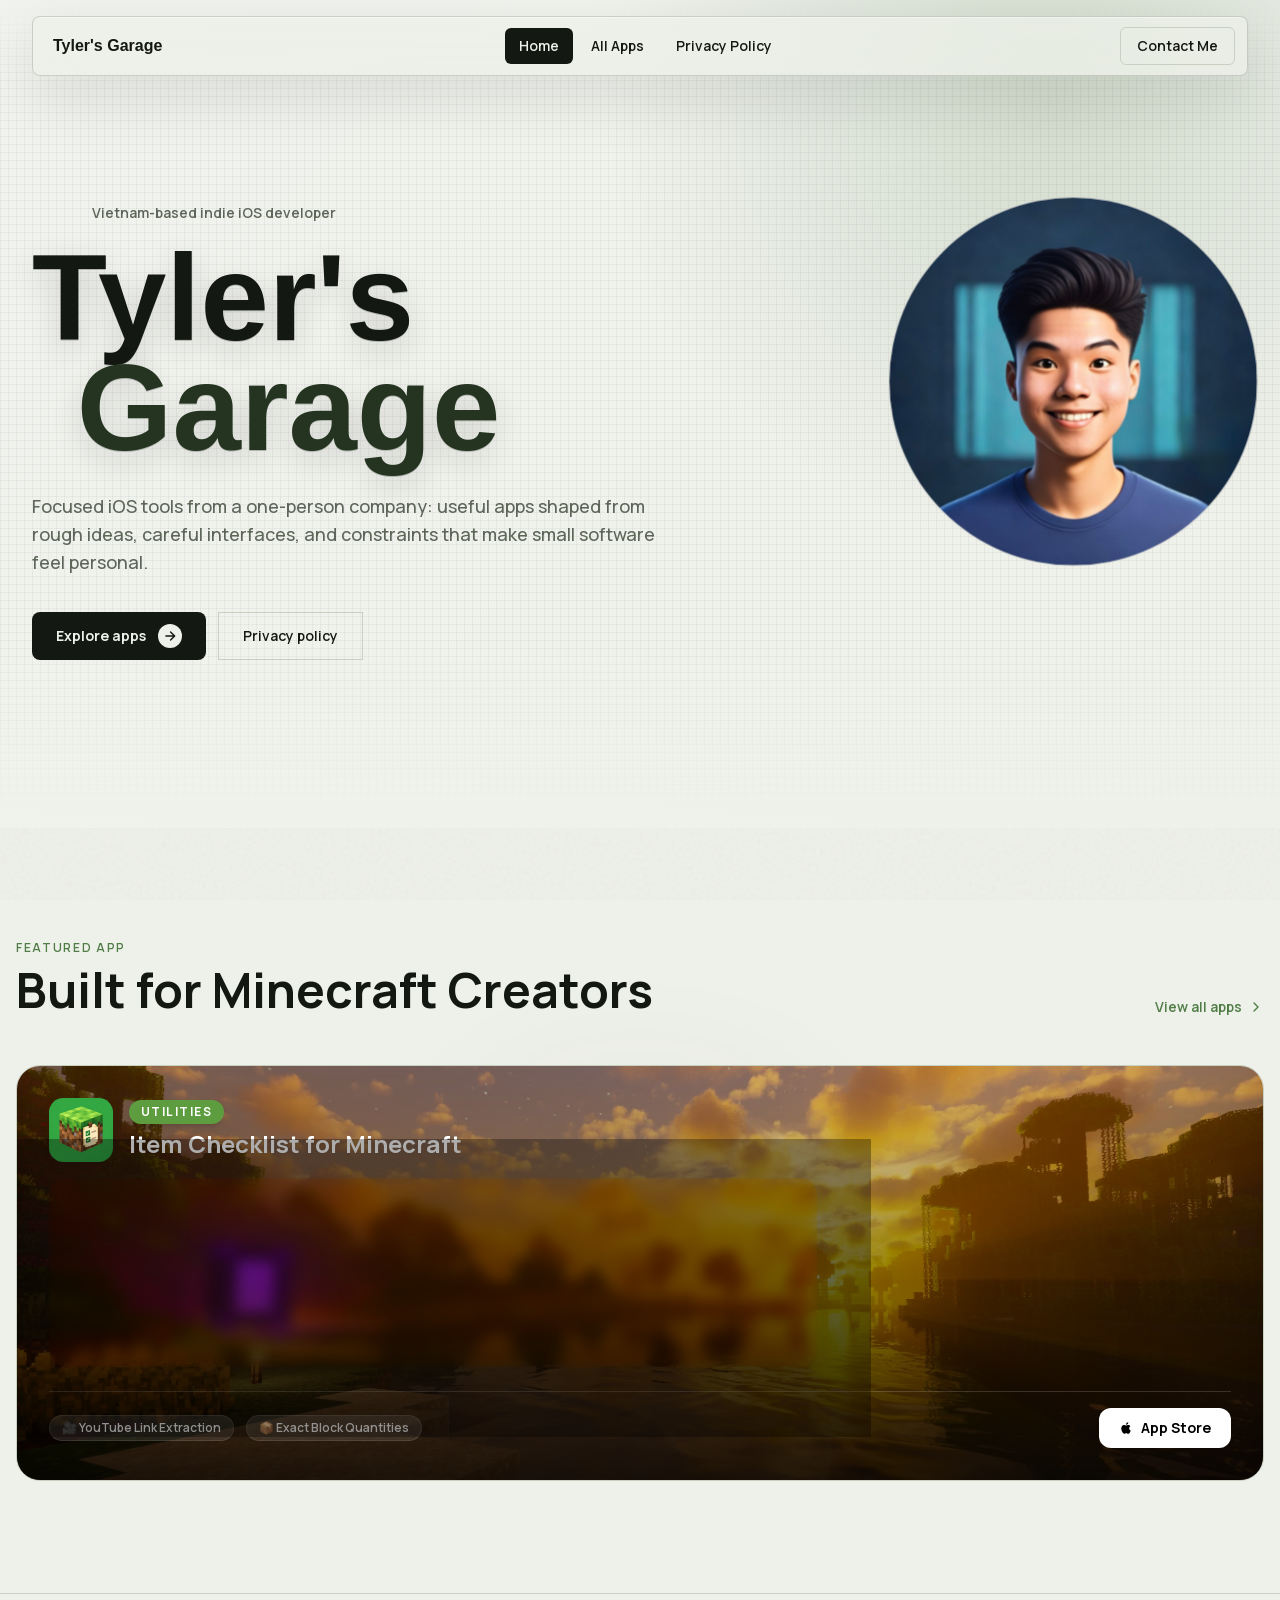
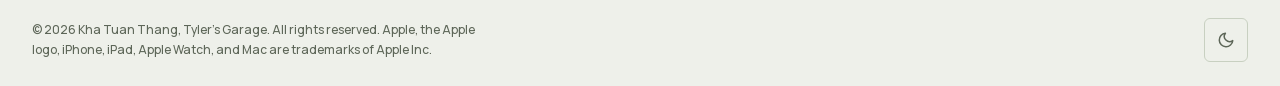
==== commit 4b6474c2: "Deploy update" ====
--- a/index.html
+++ b/index.html
@@ -1,4 +1,4 @@
-<!DOCTYPE html><html lang="en" class="__variable_b6296e bg-background"><head><meta charSet="utf-8"/><meta name="viewport" content="width=device-width, initial-scale=1"/><link rel="preload" href="/_next/static/media/636a5ac981f94f8b-s.p.woff2" as="font" crossorigin="" type="font/woff2"/><link rel="preload" as="image" href="/assets/me.jpeg" fetchPriority="high"/><link rel="preload" as="image" href="/assets/MinecraftBackground.webp" fetchPriority="high"/><link rel="preload" as="image" href="/assets/MineTrackerLight.webp" fetchPriority="high"/><link rel="stylesheet" href="/_next/static/css/0432f4d8aa40491a.css" data-precedence="next"/><link rel="preload" as="script" fetchPriority="low" href="/_next/static/chunks/webpack-bc28b5016dfdd701.js"/><script src="/_next/static/chunks/fd9d1056-4dcebdff1205c09e.js" async=""></script><script src="/_next/static/chunks/23-f3dd8baebaf4be90.js" async=""></script><script src="/_next/static/chunks/main-app-85cd3603466858a8.js" async=""></script><script src="/_next/static/chunks/291-a54b8c867111d826.js" async=""></script><script src="/_next/static/chunks/648-a8c5d624c7993c32.js" async=""></script><script src="/_next/static/chunks/app/page-3e2ebb3f017cab23.js" async=""></script><script src="/_next/static/chunks/755-5db15e3ccbd0ae27.js" async=""></script><script src="/_next/static/chunks/app/not-found-64234dd54eac3576.js" async=""></script><meta name="theme-color" content="#1C1C1D" id="theme-color-meta"/><meta name="apple-mobile-web-app-capable" content="yes"/><link rel="icon" href="/icon.png" type="image/png" sizes="any"/><link rel="shortcut icon" href="/icon.png" type="image/png"/><link rel="apple-touch-icon" href="/icon.png"/><meta name="theme-color" media="(prefers-color-scheme: light)" content="#F5F5F7"/><meta name="theme-color" media="(prefers-color-scheme: dark)" content="#1C1C1D"/><title>Tyler Kha: iOS Developer</title><meta name="description" content="Personal portfolio and app showcase for Tyler, an iOS indie developer. Discover quality apps built with care, available on the App Store."/><meta property="og:title" content="Tyler Kha: iOS Developer"/><meta property="og:description" content="iOS apps built with care by an indie developer."/><meta property="og:image" content="http://localhost:3000/icon.png"/><meta property="og:image:width" content="1200"/><meta property="og:image:height" content="630"/><meta name="twitter:card" content="summary_large_image"/><meta name="twitter:title" content="Tyler Kha: iOS Developer"/><meta name="twitter:description" content="iOS apps built with care by an indie developer."/><meta name="twitter:image" content="http://localhost:3000/icon.png"/><meta name="twitter:image:width" content="1200"/><meta name="twitter:image:height" content="630"/><link rel="icon" href="/icon.png?d12b08e512c18f2f" type="image/png" sizes="256x256"/><meta name="next-size-adjust"/><script>
+<!DOCTYPE html><html lang="en" class="__variable_538739 bg-background"><head><meta charSet="utf-8"/><meta name="viewport" content="width=device-width, initial-scale=1"/><link rel="preload" href="/_next/static/media/4c9affa5bc8f420e-s.p.woff2" as="font" crossorigin="" type="font/woff2"/><link rel="preload" as="image" href="/assets/me.jpeg" fetchPriority="high"/><link rel="preload" as="image" href="/assets/MinecraftBackground.webp" fetchPriority="high"/><link rel="preload" as="image" href="/assets/ItemChecklistIcon.png" fetchPriority="high"/><link rel="stylesheet" href="/_next/static/css/cfdf4a2b08ba4d00.css" data-precedence="next"/><link rel="preload" as="script" fetchPriority="low" href="/_next/static/chunks/webpack-2e661e7777ee1e06.js"/><script src="/_next/static/chunks/fd9d1056-4dcebdff1205c09e.js" async=""></script><script src="/_next/static/chunks/23-f3dd8baebaf4be90.js" async=""></script><script src="/_next/static/chunks/main-app-85cd3603466858a8.js" async=""></script><script src="/_next/static/chunks/291-a54b8c867111d826.js" async=""></script><script src="/_next/static/chunks/648-a8c5d624c7993c32.js" async=""></script><script src="/_next/static/chunks/app/page-22f32eddb0669085.js" async=""></script><script src="/_next/static/chunks/755-5db15e3ccbd0ae27.js" async=""></script><script src="/_next/static/chunks/app/not-found-64234dd54eac3576.js" async=""></script><meta name="theme-color" content="#101410" id="theme-color-meta"/><meta name="apple-mobile-web-app-capable" content="yes"/><link rel="icon" href="/icon.png" type="image/png" sizes="any"/><link rel="shortcut icon" href="/icon.png" type="image/png"/><link rel="apple-touch-icon" href="/icon.png"/><meta name="theme-color" media="(prefers-color-scheme: light)" content="#EEF0EA"/><meta name="theme-color" media="(prefers-color-scheme: dark)" content="#101410"/><title>Tyler&#x27;s Garage: iOS Portfolio</title><meta name="description" content="A creative portfolio and app showcase for Tyler, an indie iOS developer building focused tools with craft and care."/><meta property="og:title" content="Tyler&#x27;s Garage: iOS Portfolio"/><meta property="og:description" content="Focused iOS apps built with care by an indie developer."/><meta property="og:image" content="http://localhost:3000/icon.png"/><meta property="og:image:width" content="1200"/><meta property="og:image:height" content="630"/><meta name="twitter:card" content="summary_large_image"/><meta name="twitter:title" content="Tyler&#x27;s Garage: iOS Portfolio"/><meta name="twitter:description" content="Focused iOS apps built with care by an indie developer."/><meta name="twitter:image" content="http://localhost:3000/icon.png"/><meta name="twitter:image:width" content="1200"/><meta name="twitter:image:height" content="630"/><link rel="icon" href="/icon.png?44c1976edfe7c309" type="image/png" sizes="1024x1024"/><meta name="next-size-adjust"/><script>
               (function() {
                 try {
                   var stored = localStorage.getItem('theme');
@@ -7,21 +7,12 @@
                   if (isDark) {
                     document.documentElement.classList.add('dark');
                     var meta = document.getElementById('theme-color-meta');
-                    if (meta) meta.setAttribute('content', '#1C1C1D');
+                    if (meta) meta.setAttribute('content', '#101410');
                   } else {
                     document.documentElement.classList.remove('dark');
                     var meta = document.getElementById('theme-color-meta');
-                    if (meta) meta.setAttribute('content', '#F5F5F7');
+                    if (meta) meta.setAttribute('content', '#EEF0EA');
                   }
                 } catch (e) {}
               })();
-            </script><script src="/_next/static/chunks/polyfills-78c92fac7aa8fdd8.js" noModule=""></script></head><body class="__className_b6296e bg-background text-foreground"><main class="min-h-screen bg-background text-foreground overflow-x-hidden"><div class="noise-overlay" aria-hidden="true"></div><header class="fixed top-0 left-0 right-0 z-50 transition-all duration-300 py-5" role="banner"><div class="max-w-5xl mx-auto px-4"><div class="glass-nav rounded-2xl px-4 py-2.5 flex items-center justify-between transition-all duration-300 "><a class="flex items-center gap-2.5 focus:outline-none focus-visible:ring-2 focus-visible:ring-accent rounded-lg" aria-label="Tyler Kha: iOS Developer home" href="/"><span class="font-1000 text-base text-foreground tracking-tight hidden sm:block">Tyler&#x27;s Garage</span></a><nav class="hidden md:flex items-center gap-1" aria-label="Main navigation"><a class="px-3.5 py-2 rounded-xl text-sm font-700 transition-all duration-200 bg-accent/15 text-accent" href="/">Home</a><a class="px-3.5 py-2 rounded-xl text-sm font-700 transition-all duration-200 text-foreground hover:bg-secondary" href="/products">All Apps</a><a class="px-3.5 py-2 rounded-xl text-sm font-700 transition-all duration-200 text-foreground hover:bg-secondary" href="/privacy-policy">Privacy Policy</a></nav><div class="flex items-center gap-2"><a class="hidden md:inline-flex items-center gap-1.5 bg-accent text-accent-foreground px-4 py-2 rounded-xl text-sm font-700 hover:opacity-90 transition-opacity" href="/contact">Contact Me</a><button class="md:hidden w-9 h-9 rounded-xl flex items-center justify-center text-muted-foreground hover:text-foreground hover:bg-secondary transition-all" aria-label="Open menu" aria-expanded="false"><svg width="18" height="18" viewBox="0 0 24 24" fill="none" stroke="currentColor" stroke-width="2.5" stroke-linecap="round" stroke-linejoin="round"><path d="M3 12h18M3 6h18M3 18h18"></path></svg></button></div></div></div></header><section class="relative min-h-screen flex flex-col justify-center items-center pt-28 pb-16 px-4 overflow-hidden" aria-label="Hero section"><div class="blob-primary absolute w-[600px] h-[600px] rounded-full pointer-events-none" style="top:10%;left:50%;transform:translate(-50%, 0) translate(0px, 0px);transition:transform 1.2s cubic-bezier(0.25, 0.46, 0.45, 0.94)" aria-hidden="true"></div><div class="blob-secondary absolute w-[400px] h-[400px] rounded-full pointer-events-none" style="bottom:10%;right:10%;transform:translate(0px, 0px);transition:transform 1.5s cubic-bezier(0.25, 0.46, 0.45, 0.94)" aria-hidden="true"></div><div class="hidden lg:block absolute top-28 right-8 lg:right-16 z-10" aria-hidden="true"><div class="glass-card rounded-2xl p-3 w-48 shadow-lg pointer-events-auto"><div class="flex items-center gap-3"><div class="w-12 h-12 rounded-[22.375%] overflow-hidden app-icon-shadow flex-shrink-0"><img alt="MineTracker app icon" loading="lazy" width="48" height="48" decoding="async" data-nimg="1" class="w-full h-full object-cover bg-gray-200" style="color:transparent" src="/assets/MineTrackerLight.webp"/></div><div class="min-w-0"><p class="text-sm font-700 text-card-foreground truncate">MineTracker</p><p class="text-xs text-muted-foreground">Utilities</p></div></div></div></div><div class="relative z-20 max-w-4xl mx-auto text-center" style="transform:perspective(1000px) rotateX(0deg) rotateY(0deg);transition:transform 0.8s cubic-bezier(0.25, 0.46, 0.45, 0.94)"><div class="flex flex-col items-center gap-6 mb-8 opacity-0 "><div class="relative"><div class="w-28 h-28 sm:w-32 sm:h-32 rounded-full overflow-hidden ring-4 ring-accent/20 app-icon-shadow"><img alt="Tyler - iOS Indie Developer profile photo" fetchPriority="high" width="128" height="128" decoding="async" data-nimg="1" class="w-full h-full object-cover bg-gray-200" style="color:transparent" src="/assets/me.jpeg"/></div></div></div><h1 class="text-hero-xl font-800 text-foreground mb-6 opacity-0 ">Welcome to<!-- --> <span class="text-accent-gradient">Tyler&#x27;s Garage</span></h1><p class="text-lg md:text-xl text-muted-foreground max-w-2xl mx-auto mb-10 leading-relaxed font-400 opacity-0 ">A one-person company that builds thoughtful, focused apps that solve real problems. Every pixel, every interaction, crafted with care.</p><div class="flex flex-col sm:flex-row gap-4 justify-center items-center opacity-0 "><a class="inline-flex items-center gap-2 bg-accent text-accent-foreground px-8 py-4 rounded-xl font-600 text-base hover:opacity-90 transition-all duration-200 hover:scale-105 active:scale-95 shadow-lg" style="box-shadow:0 8px 32px rgba(10, 132, 255, 0.3)" href="/products">Explore My Apps<svg width="18" height="18" viewBox="0 0 24 24" fill="none" stroke="currentColor" stroke-width="2" stroke-linecap="round" stroke-linejoin="round"><path d="M5 12h14M12 5l7 7-7 7"></path></svg></a><a class="inline-flex items-center gap-2 glass-card px-8 py-4 rounded-xl font-600 text-base text-foreground hover:opacity-80 transition-all duration-200" href="/privacy-policy">Privacy Policy</a></div><div class="mt-16 flex flex-col items-center gap-2 opacity-0 "><span class="text-xs uppercase tracking-widest text-muted-foreground font-600">Scroll to explore</span><div class="w-px h-10 bg-border relative overflow-hidden"><div class="absolute top-0 left-0 w-full bg-accent" style="height:50%;animation:scrollBar 1.5s ease-in-out infinite"></div></div></div></div><style>
-        @keyframes scrollBar {
-          0% { transform: translateY(-100%); }
-          100% { transform: translateY(200%); }
-        }
-        @keyframes pulse {
-          0%, 100% { opacity: 1; }
-          50% { opacity: 0.5; }
-        }
-      </style></section><section id="featured-apps" class="section-fade py-20 lg:py-28 px-4 relative overflow-hidden" aria-labelledby="featured-apps-title"><div class="absolute top-1/2 left-1/2 -translate-x-1/2 -translate-y-1/2 w-[600px] h-[300px] blob-accent opacity-30 pointer-events-none"></div><div class="max-w-7xl mx-auto relative z-10"><div class="flex flex-col md:flex-row md:items-end justify-between mb-12 gap-4"><div><span class="text-xs font-700 tracking-widest uppercase text-accent mb-2 block">Featured App</span><h2 id="featured-apps-title" class="text-display font-800 text-foreground">Built for Minecraft Creators</h2></div><a class="group inline-flex items-center gap-1.5 text-sm font-600 text-accent hover:opacity-75 transition-opacity self-start md:self-auto" href="/products">View all apps<svg width="16" height="16" viewBox="0 0 24 24" fill="none" stroke="currentColor" stroke-width="2" stroke-linecap="round" stroke-linejoin="round" class="transition-transform group-hover:translate-x-0.5"><path d="m9 18 6-6-6-6"></path></svg></a></div><div class="space-y-8"><div class="relative rounded-3xl overflow-hidden bg-card min-h-[360px] lg:min-h-[400px] flex flex-col justify-end border border-border"><div class="absolute inset-0"><div class="relative" style="width:100%;height:100%"><img alt="Item Tracker for Minecraft building blocks background" fetchPriority="high" decoding="async" data-nimg="fill" class="object-cover opacity-100 bg-gray-200" style="position:absolute;height:100%;width:100%;left:0;top:0;right:0;bottom:0;object-fit:cover;color:transparent" src="/assets/MinecraftBackground.webp"/></div><div class="absolute inset-0 bg-gradient-to-t from-black/80 via-black/40 to-transparent"></div></div><div class="relative z-10 p-6 lg:p-8 flex flex-col gap-4"><div class="flex items-center gap-4"><div class="w-16 h-16 rounded-[22.375%] overflow-hidden app-icon-shadow flex-shrink-0"><img alt="Item Tracker for Minecraft app icon — AI Minecraft material checklist" fetchPriority="high" width="64" height="64" decoding="async" data-nimg="1" class="w-full h-full object-cover bg-gray-200" style="color:transparent" src="/assets/MineTrackerLight.webp"/></div><div class="flex flex-col gap-1"><span class="text-xs font-900 uppercase tracking-widest px-3 py-1 rounded-full w-fit shadow-md" style="background:#5D9D40;color:#ffffff">Utilities</span><h3 class="text-2xl font-800 text-white drop-shadow-sm">Item Tracker for Minecraft</h3></div></div><div class="liquid-glass rounded-2xl p-5 sm:p-6 max-w-3xl"><p class="text-lg font-800 text-[#4ADE80] mb-2 drop-shadow-[0_2px_4px_rgba(0,0,0,0.8)]">Turn YouTube build tutorials into instant material checklists.</p><p class="text-base font-500 text-white/95 leading-relaxed mb-3">A native iOS Minecraft building assistant. Paste any YouTube build tutorial link to automatically extract exact block quantities, organize required materials, and track your survival inventory with ease.</p><p class="text-[10px] text-white/50 font-500 uppercase tracking-widest">NOT AN OFFICIAL MINECRAFT PRODUCT. NOT APPROVED BY OR ASSOCIATED WITH MOJANG OR MICROSOFT.</p></div><div class="flex flex-wrap items-center justify-between gap-4 mt-2 pt-4 border-t border-white/15"><div class="flex items-center gap-3"><span class="text-xs text-white/80 font-600 bg-white/10 px-3 py-1 rounded-full border border-white/10">🎥 YouTube Link Extraction</span><span class="text-xs text-white/80 font-600 bg-white/10 px-3 py-1 rounded-full border border-white/10">📦 Exact Block Quantities</span></div><a href="https://apps.apple.com/app/id6800037138" class="inline-flex items-center gap-2 bg-white text-black px-5 py-2.5 rounded-xl text-sm font-700 hover:opacity-90 transition-opacity" target="_blank" rel="noopener noreferrer" aria-label="Download Item Tracker for Minecraft on the App Store"><svg width="14" height="14" viewBox="0 0 24 24" fill="currentColor"><path d="M18.71 19.5c-.83 1.24-1.71 2.45-3.05 2.47-1.34.03-1.77-.79-3.29-.79-1.53 0-2 .77-3.27.82-1.31.05-2.3-1.32-3.14-2.53C4.25 17 2.94 12.45 4.7 9.39c.87-1.52 2.43-2.48 4.12-2.51 1.28-.02 2.5.87 3.29.87.78 0 2.26-1.07 3.8-.91.65.03 2.47.26 3.64 1.98-.09.06-2.17 1.28-2.15 3.81.03 3.02 2.65 4.03 2.68 4.04-.03.07-.42 1.44-1.38 2.83M13 3.5c.73-.83 1.94-1.46 2.94-1.5.13 1.17-.34 2.35-1.04 3.19-.69.85-1.83 1.51-2.95 1.42-.15-1.15.41-2.35 1.05-3.11z"></path></svg>App Store</a></div></div></div></div></div></section><footer class="border-t border-border py-5 px-4 mt-auto w-full" role="contentinfo"><div class="max-w-5xl mx-auto flex flex-col sm:flex-row items-center justify-between gap-5"><div class="flex flex-col gap-1 max-w-md"><span class="text-xs text-muted-foreground font-500 leading-relaxed">© 2026 Kha Tuan Thang, Tyler&#x27;s Garage. All rights reserved. Apple, the Apple logo, iPhone, iPad, Apple Watch, and Mac are trademarks of Apple Inc.</span></div><div class="flex items-center gap-4"><button class="text-muted-foreground hover:text-foreground transition-colors min-h-[44px] min-w-[44px] flex items-center justify-center" aria-label="Switch to dark mode"><svg width="18" height="18" viewBox="0 0 24 24" fill="none" stroke="currentColor" stroke-width="2" stroke-linecap="round" stroke-linejoin="round"><path d="M21 12.79A9 9 0 1 1 11.21 3 7 7 0 0 0 21 12.79z"></path></svg></button></div></div></footer></main><script src="/_next/static/chunks/webpack-bc28b5016dfdd701.js" async=""></script><script>(self.__next_f=self.__next_f||[]).push([0]);self.__next_f.push([2,null])</script><script>self.__next_f.push([1,"1:HL[\"/_next/static/media/636a5ac981f94f8b-s.p.woff2\",\"font\",{\"crossOrigin\":\"\",\"type\":\"font/woff2\"}]\n2:HL[\"/_next/static/css/0432f4d8aa40491a.css\",\"style\"]\n"])</script><script>self.__next_f.push([1,"3:I[5751,[],\"\"]\n5:I[6341,[\"291\",\"static/chunks/291-a54b8c867111d826.js\",\"648\",\"static/chunks/648-a8c5d624c7993c32.js\",\"931\",\"static/chunks/app/page-3e2ebb3f017cab23.js\"],\"default\"]\n6:I[1954,[\"291\",\"static/chunks/291-a54b8c867111d826.js\",\"648\",\"static/chunks/648-a8c5d624c7993c32.js\",\"931\",\"static/chunks/app/page-3e2ebb3f017cab23.js\"],\"default\"]\n7:I[8737,[\"291\",\"static/chunks/291-a54b8c867111d826.js\",\"648\",\"static/chunks/648-a8c5d624c7993c32.js\",\"931\",\"static/chunks/app/page-3e2ebb3f017cab23.js\"],\"default\"]\n8:I[9966,[\"291\",\"static/chunks/291-a54b8c867111d826.js\",\"648\",\"static/chunks/648-a8c5d624c7993c32.js\",\"931\",\"static/chunks/app/page-3e2ebb3f017cab23.js\"],\"default\"]\n9:I[9275,[],\"\"]\na:I[1343,[],\"\"]\nb:I[5154,[\"755\",\"static/chunks/755-5db15e3ccbd0ae27.js\",\"160\",\"static/chunks/app/not-found-64234dd54eac3576.js\"],\"default\"]\nd:I[6130,[],\"\"]\ne:[]\n"])</script><script>self.__next_f.push([1,"0:[[[\"$\",\"link\",\"0\",{\"rel\":\"stylesheet\",\"href\":\"/_next/static/css/0432f4d8aa40491a.css\",\"precedence\":\"next\",\"crossOrigin\":\"$undefined\"}]],[\"$\",\"$L3\",null,{\"buildId\":\"frNXmW3ebsM7P3ScIG4Wt\",\"assetPrefix\":\"\",\"initialCanonicalUrl\":\"/\",\"initialTree\":[\"\",{\"children\":[\"__PAGE__\",{}]},\"$undefined\",\"$undefined\",true],\"initialSeedData\":[\"\",{\"children\":[\"__PAGE__\",{},[[\"$L4\",[\"$\",\"main\",null,{\"className\":\"min-h-screen bg-background text-foreground overflow-x-hidden\",\"children\":[[\"$\",\"div\",null,{\"className\":\"noise-overlay\",\"aria-hidden\":\"true\"}],[\"$\",\"$L5\",null,{}],[\"$\",\"$L6\",null,{}],[\"$\",\"$L7\",null,{}],[\"$\",\"$L8\",null,{}]]}]],null],null]},[[\"$\",\"html\",null,{\"lang\":\"en\",\"className\":\"__variable_b6296e bg-background\",\"suppressHydrationWarning\":true,\"children\":[[\"$\",\"head\",null,{\"children\":[[\"$\",\"meta\",null,{\"name\":\"theme-color\",\"content\":\"#1C1C1D\",\"id\":\"theme-color-meta\"}],[\"$\",\"meta\",null,{\"name\":\"apple-mobile-web-app-capable\",\"content\":\"yes\"}],[\"$\",\"link\",null,{\"rel\":\"icon\",\"href\":\"/icon.png\",\"type\":\"image/png\",\"sizes\":\"any\"}],[\"$\",\"link\",null,{\"rel\":\"shortcut icon\",\"href\":\"/icon.png\",\"type\":\"image/png\"}],[\"$\",\"link\",null,{\"rel\":\"apple-touch-icon\",\"href\":\"/icon.png\"}],[\"$\",\"script\",null,{\"dangerouslySetInnerHTML\":{\"__html\":\"\\n              (function() {\\n                try {\\n                  var stored = localStorage.getItem('theme');\\n                  var prefersDark = window.matchMedia('(prefers-color-scheme: dark)').matches;\\n                  var isDark = stored ? stored === 'dark' : prefersDark;\\n                  if (isDark) {\\n                    document.documentElement.classList.add('dark');\\n                    var meta = document.getElementById('theme-color-meta');\\n                    if (meta) meta.setAttribute('content', '#1C1C1D');\\n                  } else {\\n                    document.documentElement.classList.remove('dark');\\n                    var meta = document.getElementById('theme-color-meta');\\n                    if (meta) meta.setAttribute('content', '#F5F5F7');\\n                  }\\n                } catch (e) {}\\n              })();\\n            \"}}]]}],[\"$\",\"body\",null,{\"className\":\"__className_b6296e bg-background text-foreground\",\"children\":[\"$\",\"$L9\",null,{\"parallelRouterKey\":\"children\",\"segmentPath\":[\"children\"],\"error\":\"$undefined\",\"errorStyles\":\"$undefined\",\"errorScripts\":\"$undefined\",\"template\":[\"$\",\"$La\",null,{}],\"templateStyles\":\"$undefined\",\"templateScripts\":\"$undefined\",\"notFound\":[\"$\",\"$Lb\",null,{}],\"notFoundStyles\":[],\"styles\":null}]}]]}],null],null],\"couldBeIntercepted\":false,\"initialHead\":[false,\"$Lc\"],\"globalErrorComponent\":\"$d\",\"missingSlots\":\"$We\"}]]\n"])</script><script>self.__next_f.push([1,"c:[[\"$\",\"meta\",\"0\",{\"name\":\"viewport\",\"content\":\"width=device-width, initial-scale=1\"}],[\"$\",\"meta\",\"1\",{\"name\":\"theme-color\",\"media\":\"(prefers-color-scheme: light)\",\"content\":\"#F5F5F7\"}],[\"$\",\"meta\",\"2\",{\"name\":\"theme-color\",\"media\":\"(prefers-color-scheme: dark)\",\"content\":\"#1C1C1D\"}],[\"$\",\"meta\",\"3\",{\"charSet\":\"utf-8\"}],[\"$\",\"title\",\"4\",{\"children\":\"Tyler Kha: iOS Developer\"}],[\"$\",\"meta\",\"5\",{\"name\":\"description\",\"content\":\"Personal portfolio and app showcase for Tyler, an iOS indie developer. Discover quality apps built with care, available on the App Store.\"}],[\"$\",\"meta\",\"6\",{\"property\":\"og:title\",\"content\":\"Tyler Kha: iOS Developer\"}],[\"$\",\"meta\",\"7\",{\"property\":\"og:description\",\"content\":\"iOS apps built with care by an indie developer.\"}],[\"$\",\"meta\",\"8\",{\"property\":\"og:image\",\"content\":\"http://localhost:3000/icon.png\"}],[\"$\",\"meta\",\"9\",{\"property\":\"og:image:width\",\"content\":\"1200\"}],[\"$\",\"meta\",\"10\",{\"property\":\"og:image:height\",\"content\":\"630\"}],[\"$\",\"meta\",\"11\",{\"name\":\"twitter:card\",\"content\":\"summary_large_image\"}],[\"$\",\"meta\",\"12\",{\"name\":\"twitter:title\",\"content\":\"Tyler Kha: iOS Developer\"}],[\"$\",\"meta\",\"13\",{\"name\":\"twitter:description\",\"content\":\"iOS apps built with care by an indie developer.\"}],[\"$\",\"meta\",\"14\",{\"name\":\"twitter:image\",\"content\":\"http://localhost:3000/icon.png\"}],[\"$\",\"meta\",\"15\",{\"name\":\"twitter:image:width\",\"content\":\"1200\"}],[\"$\",\"meta\",\"16\",{\"name\":\"twitter:image:height\",\"content\":\"630\"}],[\"$\",\"link\",\"17\",{\"rel\":\"icon\",\"href\":\"/icon.png?d12b08e512c18f2f\",\"type\":\"image/png\",\"sizes\":\"256x256\"}],[\"$\",\"meta\",\"18\",{\"name\":\"next-size-adjust\"}]]\n4:null\n"])</script></body></html>+            </script><script src="/_next/static/chunks/polyfills-78c92fac7aa8fdd8.js" noModule=""></script></head><body class="__className_538739 bg-background text-foreground"><main class="relative min-h-screen overflow-x-hidden bg-background text-foreground"><div class="noise-overlay" aria-hidden="true"></div><header class="fixed top-0 left-0 right-0 z-50 transition-all duration-300 py-4" role="banner"><div class="mx-auto max-w-[1440px] px-4 sm:px-6 lg:px-8"><div class="glass-nav rounded-lg px-3 py-2.5 flex items-center justify-between transition-all duration-300 "><a class="flex min-h-[38px] items-center gap-2.5 rounded-md px-2 focus:outline-none focus-visible:ring-2 focus-visible:ring-accent" aria-label="Tyler Kha: iOS Developer home" href="/"><span class="font-display text-sm font-600 text-foreground sm:text-base">Tyler&#x27;s Garage</span></a><nav class="hidden md:flex items-center gap-1" aria-label="Main navigation"><a class="rounded-md px-3.5 py-2 text-sm font-600 transition-all duration-200 bg-foreground text-background" href="/">Home</a><a class="rounded-md px-3.5 py-2 text-sm font-600 transition-all duration-200 text-foreground hover:bg-secondary" href="/products">All Apps</a><a class="rounded-md px-3.5 py-2 text-sm font-600 transition-all duration-200 text-foreground hover:bg-secondary" href="/privacy-policy">Privacy Policy</a></nav><div class="flex items-center gap-2"><a class="hidden md:inline-flex items-center gap-1.5 rounded-md border border-foreground/20 px-4 py-2 text-sm font-600 text-foreground transition-all duration-200 hover:border-foreground/50 hover:bg-foreground/5" href="/contact">Contact Me</a><button class="md:hidden w-9 h-9 rounded-md flex items-center justify-center text-muted-foreground hover:text-foreground hover:bg-secondary transition-all" aria-label="Open menu" aria-expanded="false"><svg width="18" height="18" viewBox="0 0 24 24" fill="none" stroke="currentColor" stroke-width="2.5" stroke-linecap="round" stroke-linejoin="round"><path d="M3 12h18M3 6h18M3 18h18"></path></svg></button></div></div></div></header><section class="hero-stage relative isolate min-h-[92dvh] overflow-hidden px-4 pb-14 pt-28 sm:px-6 lg:px-8" aria-label="Tyler&#x27;s Garage portfolio hero"><div class="hero-grid-bg" aria-hidden="true"></div><div class="relative z-10 mx-auto grid w-full max-w-[1440px] grid-cols-12 gap-2"><div class="col-span-12 lg:col-span-8 lg:col-start-1"><div class="hero-copy " style="transform:translate3d(0, var(--scroll-lift, 0px), 0);opacity:var(--scroll-fade, 1)"><p class="mb-5 inline-flex items-center gap-3 text-sm font-600 text-muted-foreground"><span class="h-px w-12 bg-foreground/40" aria-hidden="true"></span>Vietnam-based indie iOS developer</p><h1 class="hero-title font-display text-foreground"><span>Tyler&#x27;s</span><span>Garage</span></h1><p class="mt-7 max-w-[58ch] text-base font-500 leading-8 text-muted-foreground sm:text-lg">Focused iOS tools from a one-person company: useful apps shaped from rough ideas, careful interfaces, and constraints that make small software feel personal.</p><div class="mt-9 flex flex-col gap-3 sm:flex-row sm:items-center"><a class="magnetic-link group inline-flex min-h-[48px] items-center justify-center gap-3 bg-foreground px-6 py-3 text-sm font-700 text-background transition-transform duration-300 ease-out hover:-translate-y-1 active:translate-y-0" href="/products">Explore apps<span class="grid h-6 w-6 place-items-center rounded-full bg-background text-foreground transition-transform duration-300 group-hover:translate-x-1"><svg width="14" height="14" viewBox="0 0 24 24" fill="none" stroke="currentColor" stroke-width="2.4" stroke-linecap="round" stroke-linejoin="round" aria-hidden="true"><path d="M5 12h14M13 5l7 7-7 7"></path></svg></span></a><a class="inline-flex min-h-[48px] items-center justify-center border border-foreground/20 px-6 py-3 text-sm font-600 text-foreground transition-all duration-300 hover:border-foreground/60 hover:bg-foreground/5 active:translate-y-px" href="/privacy-policy">Privacy policy</a></div></div></div><aside class="hero-visual col-span-12 mt-10 flex justify-center lg:col-span-4 lg:col-start-9 lg:mt-24 lg:justify-end " aria-label="Profile photo"><div class="profile-tile profile-orb h-64 w-64 overflow-hidden sm:h-80 sm:w-80 lg:h-[22rem] lg:w-[22rem]"><div class="relative" style="width:100%;height:100%"><img alt="Tyler, the indie iOS developer behind Tyler&#x27;s Garage" fetchPriority="high" decoding="async" data-nimg="fill" class="object-cover bg-gray-200" style="position:absolute;height:100%;width:100%;left:0;top:0;right:0;bottom:0;object-fit:cover;color:transparent" src="/assets/me.jpeg"/></div></div></aside></div></section><section id="featured-apps" class="section-fade relative overflow-hidden px-4 py-20 lg:py-28" aria-labelledby="featured-apps-title"><div class="blob-accent pointer-events-none absolute left-1/2 top-1/2 h-[300px] w-[600px] -translate-x-1/2 -translate-y-1/2 opacity-30"></div><div class="relative z-10 mx-auto max-w-7xl"><div class="mb-12 flex flex-col justify-between gap-4 md:flex-row md:items-end"><div><span class="mb-2 block text-xs font-600 uppercase tracking-[0.14em] text-accent">Featured App</span><h2 id="featured-apps-title" class="text-[clamp(1.75rem,4vw,3rem)] font-700 leading-[1.1] text-foreground">Built for Minecraft Creators</h2></div><a class="group inline-flex items-center gap-1.5 self-start text-sm font-600 text-accent transition-opacity hover:opacity-75 md:self-auto" href="/products">View all apps<svg width="16" height="16" viewBox="0 0 24 24" fill="none" stroke="currentColor" stroke-width="2" stroke-linecap="round" stroke-linejoin="round" class="transition-transform group-hover:translate-x-0.5" aria-hidden="true"><path d="m9 18 6-6-6-6"></path></svg></a></div><div class="space-y-8"><div class="relative flex min-h-[360px] flex-col justify-end overflow-hidden rounded-3xl border border-border bg-card lg:min-h-[400px]"><div class="absolute inset-0"><div class="relative" style="width:100%;height:100%"><img alt="Item Checklist for Minecraft building blocks background" fetchPriority="high" decoding="async" data-nimg="fill" class="object-cover opacity-100 bg-gray-200" style="position:absolute;height:100%;width:100%;left:0;top:0;right:0;bottom:0;object-fit:cover;color:transparent" src="/assets/MinecraftBackground.webp"/></div><div class="absolute inset-0 bg-gradient-to-t from-black/80 via-black/40 to-transparent"></div></div><div class="relative z-10 flex flex-col gap-4 p-6 lg:p-8"><div class="flex items-center gap-4"><div class="h-16 w-16 flex-shrink-0 overflow-hidden rounded-[22.375%] app-icon-shadow"><img alt="Item Checklist for Minecraft app icon — Minecraft material checklist" fetchPriority="high" width="64" height="64" decoding="async" data-nimg="1" class="h-full w-full object-cover bg-gray-200" style="color:transparent;width:100%;height:100%" src="/assets/ItemChecklistIcon.png"/></div><div class="flex flex-col gap-1"><span class="w-fit rounded-full px-3 py-1 text-xs font-700 uppercase tracking-[0.12em] shadow-md" style="background:#5D9D40;color:#ffffff">Utilities</span><h3 class="text-2xl font-700 text-white drop-shadow-sm">Item Checklist for Minecraft</h3></div></div><div class="liquid-glass max-w-3xl rounded-2xl p-5 sm:p-6"><p class="mb-2 text-lg font-700 text-[#4ADE80] drop-shadow-[0_2px_4px_rgba(0,0,0,0.8)]">Turn YouTube build tutorials into instant material checklists.</p><p class="mb-3 text-base font-500 leading-relaxed text-white/95">A native iOS Minecraft building assistant. Paste any YouTube build tutorial link to automatically extract exact block quantities, organize required materials, and track your survival inventory with ease.</p><p class="text-[10px] font-500 uppercase tracking-[0.12em] text-white/50">NOT AN OFFICIAL MINECRAFT PRODUCT. NOT APPROVED BY OR ASSOCIATED WITH MOJANG OR MICROSOFT.</p></div><div class="mt-2 flex flex-wrap items-center justify-between gap-4 border-t border-white/15 pt-4"><div class="flex items-center gap-3"><span class="rounded-full border border-white/10 bg-white/10 px-3 py-1 text-xs font-600 text-white/80">🎥 YouTube Link Extraction</span><span class="rounded-full border border-white/10 bg-white/10 px-3 py-1 text-xs font-600 text-white/80">📦 Exact Block Quantities</span></div><a href="https://apps.apple.com/app/id6800037138" class="inline-flex items-center gap-2 rounded-xl bg-white px-5 py-2.5 text-sm font-700 text-black transition-opacity hover:opacity-90" target="_blank" rel="noopener noreferrer" aria-label="Download Item Checklist for Minecraft on the App Store"><svg width="14" height="14" viewBox="0 0 24 24" fill="currentColor" aria-hidden="true"><path d="M18.71 19.5c-.83 1.24-1.71 2.45-3.05 2.47-1.34.03-1.77-.79-3.29-.79-1.53 0-2 .77-3.27.82-1.31.05-2.3-1.32-3.14-2.53C4.25 17 2.94 12.45 4.7 9.39c.87-1.52 2.43-2.48 4.12-2.51 1.28-.02 2.5.87 3.29.87.78 0 2.26-1.07 3.8-.91.65.03 2.47.26 3.64 1.98-.09.06-2.17 1.28-2.15 3.81.03 3.02 2.65 4.03 2.68 4.04-.03.07-.42 1.44-1.38 2.83M13 3.5c.73-.83 1.94-1.46 2.94-1.5.13 1.17-.34 2.35-1.04 3.19-.69.85-1.83 1.51-2.95 1.42-.15-1.15.41-2.35 1.05-3.11z"></path></svg>App Store</a></div></div></div></div></div></section><footer class="border-t border-border/80 py-6 px-4 mt-auto w-full" role="contentinfo"><div class="mx-auto flex max-w-[1440px] flex-col items-center justify-between gap-5 sm:flex-row sm:px-2 lg:px-4"><div class="flex flex-col gap-1 max-w-md"><span class="text-xs text-muted-foreground font-500 leading-relaxed">© 2026 Kha Tuan Thang, Tyler&#x27;s Garage. All rights reserved. Apple, the Apple logo, iPhone, iPad, Apple Watch, and Mac are trademarks of Apple Inc.</span></div><div class="flex items-center gap-4"><button class="flex min-h-[44px] min-w-[44px] items-center justify-center rounded-md border border-foreground/15 text-muted-foreground transition-all hover:border-foreground/40 hover:text-foreground" aria-label="Switch to dark mode"><svg width="18" height="18" viewBox="0 0 24 24" fill="none" stroke="currentColor" stroke-width="2" stroke-linecap="round" stroke-linejoin="round"><path d="M21 12.79A9 9 0 1 1 11.21 3 7 7 0 0 0 21 12.79z"></path></svg></button></div></div></footer></main><script src="/_next/static/chunks/webpack-2e661e7777ee1e06.js" async=""></script><script>(self.__next_f=self.__next_f||[]).push([0]);self.__next_f.push([2,null])</script><script>self.__next_f.push([1,"1:HL[\"/_next/static/media/4c9affa5bc8f420e-s.p.woff2\",\"font\",{\"crossOrigin\":\"\",\"type\":\"font/woff2\"}]\n2:HL[\"/_next/static/css/cfdf4a2b08ba4d00.css\",\"style\"]\n"])</script><script>self.__next_f.push([1,"3:I[5751,[],\"\"]\n5:I[6341,[\"291\",\"static/chunks/291-a54b8c867111d826.js\",\"648\",\"static/chunks/648-a8c5d624c7993c32.js\",\"931\",\"static/chunks/app/page-22f32eddb0669085.js\"],\"default\"]\n6:I[1954,[\"291\",\"static/chunks/291-a54b8c867111d826.js\",\"648\",\"static/chunks/648-a8c5d624c7993c32.js\",\"931\",\"static/chunks/app/page-22f32eddb0669085.js\"],\"default\"]\n7:I[8737,[\"291\",\"static/chunks/291-a54b8c867111d826.js\",\"648\",\"static/chunks/648-a8c5d624c7993c32.js\",\"931\",\"static/chunks/app/page-22f32eddb0669085.js\"],\"default\"]\n8:I[9966,[\"291\",\"static/chunks/291-a54b8c867111d826.js\",\"648\",\"static/chunks/648-a8c5d624c7993c32.js\",\"931\",\"static/chunks/app/page-22f32eddb0669085.js\"],\"default\"]\n9:I[9275,[],\"\"]\na:I[1343,[],\"\"]\nb:I[5154,[\"755\",\"static/chunks/755-5db15e3ccbd0ae27.js\",\"160\",\"static/chunks/app/not-found-64234dd54eac3576.js\"],\"default\"]\nd:I[6130,[],\"\"]\ne:[]\n"])</script><script>self.__next_f.push([1,"0:[[[\"$\",\"link\",\"0\",{\"rel\":\"stylesheet\",\"href\":\"/_next/static/css/cfdf4a2b08ba4d00.css\",\"precedence\":\"next\",\"crossOrigin\":\"$undefined\"}]],[\"$\",\"$L3\",null,{\"buildId\":\"1rjrEpWS1z8j_SsU-eK-g\",\"assetPrefix\":\"\",\"initialCanonicalUrl\":\"/\",\"initialTree\":[\"\",{\"children\":[\"__PAGE__\",{}]},\"$undefined\",\"$undefined\",true],\"initialSeedData\":[\"\",{\"children\":[\"__PAGE__\",{},[[\"$L4\",[\"$\",\"main\",null,{\"className\":\"relative min-h-screen overflow-x-hidden bg-background text-foreground\",\"children\":[[\"$\",\"div\",null,{\"className\":\"noise-overlay\",\"aria-hidden\":\"true\"}],[\"$\",\"$L5\",null,{}],[\"$\",\"$L6\",null,{}],[\"$\",\"$L7\",null,{}],[\"$\",\"$L8\",null,{}]]}]],null],null]},[[\"$\",\"html\",null,{\"lang\":\"en\",\"className\":\"__variable_538739 bg-background\",\"suppressHydrationWarning\":true,\"children\":[[\"$\",\"head\",null,{\"children\":[[\"$\",\"meta\",null,{\"name\":\"theme-color\",\"content\":\"#101410\",\"id\":\"theme-color-meta\"}],[\"$\",\"meta\",null,{\"name\":\"apple-mobile-web-app-capable\",\"content\":\"yes\"}],[\"$\",\"link\",null,{\"rel\":\"icon\",\"href\":\"/icon.png\",\"type\":\"image/png\",\"sizes\":\"any\"}],[\"$\",\"link\",null,{\"rel\":\"shortcut icon\",\"href\":\"/icon.png\",\"type\":\"image/png\"}],[\"$\",\"link\",null,{\"rel\":\"apple-touch-icon\",\"href\":\"/icon.png\"}],[\"$\",\"script\",null,{\"dangerouslySetInnerHTML\":{\"__html\":\"\\n              (function() {\\n                try {\\n                  var stored = localStorage.getItem('theme');\\n                  var prefersDark = window.matchMedia('(prefers-color-scheme: dark)').matches;\\n                  var isDark = stored ? stored === 'dark' : prefersDark;\\n                  if (isDark) {\\n                    document.documentElement.classList.add('dark');\\n                    var meta = document.getElementById('theme-color-meta');\\n                    if (meta) meta.setAttribute('content', '#101410');\\n                  } else {\\n                    document.documentElement.classList.remove('dark');\\n                    var meta = document.getElementById('theme-color-meta');\\n                    if (meta) meta.setAttribute('content', '#EEF0EA');\\n                  }\\n                } catch (e) {}\\n              })();\\n            \"}}]]}],[\"$\",\"body\",null,{\"className\":\"__className_538739 bg-background text-foreground\",\"children\":[\"$\",\"$L9\",null,{\"parallelRouterKey\":\"children\",\"segmentPath\":[\"children\"],\"error\":\"$undefined\",\"errorStyles\":\"$undefined\",\"errorScripts\":\"$undefined\",\"template\":[\"$\",\"$La\",null,{}],\"templateStyles\":\"$undefined\",\"templateScripts\":\"$undefined\",\"notFound\":[\"$\",\"$Lb\",null,{}],\"notFoundStyles\":[],\"styles\":null}]}]]}],null],null],\"couldBeIntercepted\":false,\"initialHead\":[false,\"$Lc\"],\"globalErrorComponent\":\"$d\",\"missingSlots\":\"$We\"}]]\n"])</script><script>self.__next_f.push([1,"c:[[\"$\",\"meta\",\"0\",{\"name\":\"viewport\",\"content\":\"width=device-width, initial-scale=1\"}],[\"$\",\"meta\",\"1\",{\"name\":\"theme-color\",\"media\":\"(prefers-color-scheme: light)\",\"content\":\"#EEF0EA\"}],[\"$\",\"meta\",\"2\",{\"name\":\"theme-color\",\"media\":\"(prefers-color-scheme: dark)\",\"content\":\"#101410\"}],[\"$\",\"meta\",\"3\",{\"charSet\":\"utf-8\"}],[\"$\",\"title\",\"4\",{\"children\":\"Tyler's Garage: iOS Portfolio\"}],[\"$\",\"meta\",\"5\",{\"name\":\"description\",\"content\":\"A creative portfolio and app showcase for Tyler, an indie iOS developer building focused tools with craft and care.\"}],[\"$\",\"meta\",\"6\",{\"property\":\"og:title\",\"content\":\"Tyler's Garage: iOS Portfolio\"}],[\"$\",\"meta\",\"7\",{\"property\":\"og:description\",\"content\":\"Focused iOS apps built with care by an indie developer.\"}],[\"$\",\"meta\",\"8\",{\"property\":\"og:image\",\"content\":\"http://localhost:3000/icon.png\"}],[\"$\",\"meta\",\"9\",{\"property\":\"og:image:width\",\"content\":\"1200\"}],[\"$\",\"meta\",\"10\",{\"property\":\"og:image:height\",\"content\":\"630\"}],[\"$\",\"meta\",\"11\",{\"name\":\"twitter:card\",\"content\":\"summary_large_image\"}],[\"$\",\"meta\",\"12\",{\"name\":\"twitter:title\",\"content\":\"Tyler's Garage: iOS Portfolio\"}],[\"$\",\"meta\",\"13\",{\"name\":\"twitter:description\",\"content\":\"Focused iOS apps built with care by an indie developer.\"}],[\"$\",\"meta\",\"14\",{\"name\":\"twitter:image\",\"content\":\"http://localhost:3000/icon.png\"}],[\"$\",\"meta\",\"15\",{\"name\":\"twitter:image:width\",\"content\":\"1200\"}],[\"$\",\"meta\",\"16\",{\"name\":\"twitter:image:height\",\"content\":\"630\"}],[\"$\",\"link\",\"17\",{\"rel\":\"icon\",\"href\":\"/icon.png?44c1976edfe7c309\",\"type\":\"image/png\",\"sizes\":\"1024x1024\"}],[\"$\",\"meta\",\"18\",{\"name\":\"next-size-adjust\"}]]\n4:null\n"])</script></body></html>
--- a/_next/static/css/cfdf4a2b08ba4d00.css
+++ b/_next/static/css/cfdf4a2b08ba4d00.css
@@ -0,0 +1,3 @@
+@font-face{font-family:__Manrope_538739;font-style:normal;font-weight:300;font-display:swap;src:url(/_next/static/media/438aa629764e75f3-s.woff2) format("woff2");unicode-range:u+0460-052f,u+1c80-1c8a,u+20b4,u+2de0-2dff,u+a640-a69f,u+fe2e-fe2f}@font-face{font-family:__Manrope_538739;font-style:normal;font-weight:300;font-display:swap;src:url(/_next/static/media/875ae681bfde4580-s.woff2) format("woff2");unicode-range:u+0301,u+0400-045f,u+0490-0491,u+04b0-04b1,u+2116}@font-face{font-family:__Manrope_538739;font-style:normal;font-weight:300;font-display:swap;src:url(/_next/static/media/51251f8b9793cdb3-s.woff2) format("woff2");unicode-range:u+0370-0377,u+037a-037f,u+0384-038a,u+038c,u+038e-03a1,u+03a3-03ff}@font-face{font-family:__Manrope_538739;font-style:normal;font-weight:300;font-display:swap;src:url(/_next/static/media/e857b654a2caa584-s.woff2) format("woff2");unicode-range:u+0102-0103,u+0110-0111,u+0128-0129,u+0168-0169,u+01a0-01a1,u+01af-01b0,u+0300-0301,u+0303-0304,u+0308-0309,u+0323,u+0329,u+1ea0-1ef9,u+20ab}@font-face{font-family:__Manrope_538739;font-style:normal;font-weight:300;font-display:swap;src:url(/_next/static/media/cc978ac5ee68c2b6-s.woff2) format("woff2");unicode-range:u+0100-02ba,u+02bd-02c5,u+02c7-02cc,u+02ce-02d7,u+02dd-02ff,u+0304,u+0308,u+0329,u+1d00-1dbf,u+1e00-1e9f,u+1ef2-1eff,u+2020,u+20a0-20ab,u+20ad-20c0,u+2113,u+2c60-2c7f,u+a720-a7ff}@font-face{font-family:__Manrope_538739;font-style:normal;font-weight:300;font-display:swap;src:url(/_next/static/media/4c9affa5bc8f420e-s.p.woff2) format("woff2");unicode-range:u+00??,u+0131,u+0152-0153,u+02bb-02bc,u+02c6,u+02da,u+02dc,u+0304,u+0308,u+0329,u+2000-206f,u+20ac,u+2122,u+2191,u+2193,u+2212,u+2215,u+feff,u+fffd}@font-face{font-family:__Manrope_538739;font-style:normal;font-weight:400;font-display:swap;src:url(/_next/static/media/438aa629764e75f3-s.woff2) format("woff2");unicode-range:u+0460-052f,u+1c80-1c8a,u+20b4,u+2de0-2dff,u+a640-a69f,u+fe2e-fe2f}@font-face{font-family:__Manrope_538739;font-style:normal;font-weight:400;font-display:swap;src:url(/_next/static/media/875ae681bfde4580-s.woff2) format("woff2");unicode-range:u+0301,u+0400-045f,u+0490-0491,u+04b0-04b1,u+2116}@font-face{font-family:__Manrope_538739;font-style:normal;font-weight:400;font-display:swap;src:url(/_next/static/media/51251f8b9793cdb3-s.woff2) format("woff2");unicode-range:u+0370-0377,u+037a-037f,u+0384-038a,u+038c,u+038e-03a1,u+03a3-03ff}@font-face{font-family:__Manrope_538739;font-style:normal;font-weight:400;font-display:swap;src:url(/_next/static/media/e857b654a2caa584-s.woff2) format("woff2");unicode-range:u+0102-0103,u+0110-0111,u+0128-0129,u+0168-0169,u+01a0-01a1,u+01af-01b0,u+0300-0301,u+0303-0304,u+0308-0309,u+0323,u+0329,u+1ea0-1ef9,u+20ab}@font-face{font-family:__Manrope_538739;font-style:normal;font-weight:400;font-display:swap;src:url(/_next/static/media/cc978ac5ee68c2b6-s.woff2) format("woff2");unicode-range:u+0100-02ba,u+02bd-02c5,u+02c7-02cc,u+02ce-02d7,u+02dd-02ff,u+0304,u+0308,u+0329,u+1d00-1dbf,u+1e00-1e9f,u+1ef2-1eff,u+2020,u+20a0-20ab,u+20ad-20c0,u+2113,u+2c60-2c7f,u+a720-a7ff}@font-face{font-family:__Manrope_538739;font-style:normal;font-weight:400;font-display:swap;src:url(/_next/static/media/4c9affa5bc8f420e-s.p.woff2) format("woff2");unicode-range:u+00??,u+0131,u+0152-0153,u+02bb-02bc,u+02c6,u+02da,u+02dc,u+0304,u+0308,u+0329,u+2000-206f,u+20ac,u+2122,u+2191,u+2193,u+2212,u+2215,u+feff,u+fffd}@font-face{font-family:__Manrope_538739;font-style:normal;font-weight:500;font-display:swap;src:url(/_next/static/media/438aa629764e75f3-s.woff2) format("woff2");unicode-range:u+0460-052f,u+1c80-1c8a,u+20b4,u+2de0-2dff,u+a640-a69f,u+fe2e-fe2f}@font-face{font-family:__Manrope_538739;font-style:normal;font-weight:500;font-display:swap;src:url(/_next/static/media/875ae681bfde4580-s.woff2) format("woff2");unicode-range:u+0301,u+0400-045f,u+0490-0491,u+04b0-04b1,u+2116}@font-face{font-family:__Manrope_538739;font-style:normal;font-weight:500;font-display:swap;src:url(/_next/static/media/51251f8b9793cdb3-s.woff2) format("woff2");unicode-range:u+0370-0377,u+037a-037f,u+0384-038a,u+038c,u+038e-03a1,u+03a3-03ff}@font-face{font-family:__Manrope_538739;font-style:normal;font-weight:500;font-display:swap;src:url(/_next/static/media/e857b654a2caa584-s.woff2) format("woff2");unicode-range:u+0102-0103,u+0110-0111,u+0128-0129,u+0168-0169,u+01a0-01a1,u+01af-01b0,u+0300-0301,u+0303-0304,u+0308-0309,u+0323,u+0329,u+1ea0-1ef9,u+20ab}@font-face{font-family:__Manrope_538739;font-style:normal;font-weight:500;font-display:swap;src:url(/_next/static/media/cc978ac5ee68c2b6-s.woff2) format("woff2");unicode-range:u+0100-02ba,u+02bd-02c5,u+02c7-02cc,u+02ce-02d7,u+02dd-02ff,u+0304,u+0308,u+0329,u+1d00-1dbf,u+1e00-1e9f,u+1ef2-1eff,u+2020,u+20a0-20ab,u+20ad-20c0,u+2113,u+2c60-2c7f,u+a720-a7ff}@font-face{font-family:__Manrope_538739;font-style:normal;font-weight:500;font-display:swap;src:url(/_next/static/media/4c9affa5bc8f420e-s.p.woff2) format("woff2");unicode-range:u+00??,u+0131,u+0152-0153,u+02bb-02bc,u+02c6,u+02da,u+02dc,u+0304,u+0308,u+0329,u+2000-206f,u+20ac,u+2122,u+2191,u+2193,u+2212,u+2215,u+feff,u+fffd}@font-face{font-family:__Manrope_538739;font-style:normal;font-weight:600;font-display:swap;src:url(/_next/static/media/438aa629764e75f3-s.woff2) format("woff2");unicode-range:u+0460-052f,u+1c80-1c8a,u+20b4,u+2de0-2dff,u+a640-a69f,u+fe2e-fe2f}@font-face{font-family:__Manrope_538739;font-style:normal;font-weight:600;font-display:swap;src:url(/_next/static/media/875ae681bfde4580-s.woff2) format("woff2");unicode-range:u+0301,u+0400-045f,u+0490-0491,u+04b0-04b1,u+2116}@font-face{font-family:__Manrope_538739;font-style:normal;font-weight:600;font-display:swap;src:url(/_next/static/media/51251f8b9793cdb3-s.woff2) format("woff2");unicode-range:u+0370-0377,u+037a-037f,u+0384-038a,u+038c,u+038e-03a1,u+03a3-03ff}@font-face{font-family:__Manrope_538739;font-style:normal;font-weight:600;font-display:swap;src:url(/_next/static/media/e857b654a2caa584-s.woff2) format("woff2");unicode-range:u+0102-0103,u+0110-0111,u+0128-0129,u+0168-0169,u+01a0-01a1,u+01af-01b0,u+0300-0301,u+0303-0304,u+0308-0309,u+0323,u+0329,u+1ea0-1ef9,u+20ab}@font-face{font-family:__Manrope_538739;font-style:normal;font-weight:600;font-display:swap;src:url(/_next/static/media/cc978ac5ee68c2b6-s.woff2) format("woff2");unicode-range:u+0100-02ba,u+02bd-02c5,u+02c7-02cc,u+02ce-02d7,u+02dd-02ff,u+0304,u+0308,u+0329,u+1d00-1dbf,u+1e00-1e9f,u+1ef2-1eff,u+2020,u+20a0-20ab,u+20ad-20c0,u+2113,u+2c60-2c7f,u+a720-a7ff}@font-face{font-family:__Manrope_538739;font-style:normal;font-weight:600;font-display:swap;src:url(/_next/static/media/4c9affa5bc8f420e-s.p.woff2) format("woff2");unicode-range:u+00??,u+0131,u+0152-0153,u+02bb-02bc,u+02c6,u+02da,u+02dc,u+0304,u+0308,u+0329,u+2000-206f,u+20ac,u+2122,u+2191,u+2193,u+2212,u+2215,u+feff,u+fffd}@font-face{font-family:__Manrope_538739;font-style:normal;font-weight:700;font-display:swap;src:url(/_next/static/media/438aa629764e75f3-s.woff2) format("woff2");unicode-range:u+0460-052f,u+1c80-1c8a,u+20b4,u+2de0-2dff,u+a640-a69f,u+fe2e-fe2f}@font-face{font-family:__Manrope_538739;font-style:normal;font-weight:700;font-display:swap;src:url(/_next/static/media/875ae681bfde4580-s.woff2) format("woff2");unicode-range:u+0301,u+0400-045f,u+0490-0491,u+04b0-04b1,u+2116}@font-face{font-family:__Manrope_538739;font-style:normal;font-weight:700;font-display:swap;src:url(/_next/static/media/51251f8b9793cdb3-s.woff2) format("woff2");unicode-range:u+0370-0377,u+037a-037f,u+0384-038a,u+038c,u+038e-03a1,u+03a3-03ff}@font-face{font-family:__Manrope_538739;font-style:normal;font-weight:700;font-display:swap;src:url(/_next/static/media/e857b654a2caa584-s.woff2) format("woff2");unicode-range:u+0102-0103,u+0110-0111,u+0128-0129,u+0168-0169,u+01a0-01a1,u+01af-01b0,u+0300-0301,u+0303-0304,u+0308-0309,u+0323,u+0329,u+1ea0-1ef9,u+20ab}@font-face{font-family:__Manrope_538739;font-style:normal;font-weight:700;font-display:swap;src:url(/_next/static/media/cc978ac5ee68c2b6-s.woff2) format("woff2");unicode-range:u+0100-02ba,u+02bd-02c5,u+02c7-02cc,u+02ce-02d7,u+02dd-02ff,u+0304,u+0308,u+0329,u+1d00-1dbf,u+1e00-1e9f,u+1ef2-1eff,u+2020,u+20a0-20ab,u+20ad-20c0,u+2113,u+2c60-2c7f,u+a720-a7ff}@font-face{font-family:__Manrope_538739;font-style:normal;font-weight:700;font-display:swap;src:url(/_next/static/media/4c9affa5bc8f420e-s.p.woff2) format("woff2");unicode-range:u+00??,u+0131,u+0152-0153,u+02bb-02bc,u+02c6,u+02da,u+02dc,u+0304,u+0308,u+0329,u+2000-206f,u+20ac,u+2122,u+2191,u+2193,u+2212,u+2215,u+feff,u+fffd}@font-face{font-family:__Manrope_538739;font-style:normal;font-weight:800;font-display:swap;src:url(/_next/static/media/438aa629764e75f3-s.woff2) format("woff2");unicode-range:u+0460-052f,u+1c80-1c8a,u+20b4,u+2de0-2dff,u+a640-a69f,u+fe2e-fe2f}@font-face{font-family:__Manrope_538739;font-style:normal;font-weight:800;font-display:swap;src:url(/_next/static/media/875ae681bfde4580-s.woff2) format("woff2");unicode-range:u+0301,u+0400-045f,u+0490-0491,u+04b0-04b1,u+2116}@font-face{font-family:__Manrope_538739;font-style:normal;font-weight:800;font-display:swap;src:url(/_next/static/media/51251f8b9793cdb3-s.woff2) format("woff2");unicode-range:u+0370-0377,u+037a-037f,u+0384-038a,u+038c,u+038e-03a1,u+03a3-03ff}@font-face{font-family:__Manrope_538739;font-style:normal;font-weight:800;font-display:swap;src:url(/_next/static/media/e857b654a2caa584-s.woff2) format("woff2");unicode-range:u+0102-0103,u+0110-0111,u+0128-0129,u+0168-0169,u+01a0-01a1,u+01af-01b0,u+0300-0301,u+0303-0304,u+0308-0309,u+0323,u+0329,u+1ea0-1ef9,u+20ab}@font-face{font-family:__Manrope_538739;font-style:normal;font-weight:800;font-display:swap;src:url(/_next/static/media/cc978ac5ee68c2b6-s.woff2) format("woff2");unicode-range:u+0100-02ba,u+02bd-02c5,u+02c7-02cc,u+02ce-02d7,u+02dd-02ff,u+0304,u+0308,u+0329,u+1d00-1dbf,u+1e00-1e9f,u+1ef2-1eff,u+2020,u+20a0-20ab,u+20ad-20c0,u+2113,u+2c60-2c7f,u+a720-a7ff}@font-face{font-family:__Manrope_538739;font-style:normal;font-weight:800;font-display:swap;src:url(/_next/static/media/4c9affa5bc8f420e-s.p.woff2) format("woff2");unicode-range:u+00??,u+0131,u+0152-0153,u+02bb-02bc,u+02c6,u+02da,u+02dc,u+0304,u+0308,u+0329,u+2000-206f,u+20ac,u+2122,u+2191,u+2193,u+2212,u+2215,u+feff,u+fffd}@font-face{font-family:__Manrope_Fallback_538739;src:local("Arial");ascent-override:103.31%;descent-override:29.07%;line-gap-override:0.00%;size-adjust:103.19%}.__className_538739{font-family:__Manrope_538739,__Manrope_Fallback_538739;font-style:normal}.__variable_538739{--font-sans:"__Manrope_538739","__Manrope_Fallback_538739"}*,:after,:before{--tw-border-spacing-x:0;--tw-border-spacing-y:0;--tw-translate-x:0;--tw-translate-y:0;--tw-rotate:0;--tw-skew-x:0;--tw-skew-y:0;--tw-scale-x:1;--tw-scale-y:1;--tw-pan-x: ;--tw-pan-y: ;--tw-pinch-zoom: ;--tw-scroll-snap-strictness:proximity;--tw-gradient-from-position: ;--tw-gradient-via-position: ;--tw-gradient-to-position: ;--tw-ordinal: ;--tw-slashed-zero: ;--tw-numeric-figure: ;--tw-numeric-spacing: ;--tw-numeric-fraction: ;--tw-ring-inset: ;--tw-ring-offset-width:0px;--tw-ring-offset-color:#fff;--tw-ring-color:rgba(59,130,246,.5);--tw-ring-offset-shadow:0 0 #0000;--tw-ring-shadow:0 0 #0000;--tw-shadow:0 0 #0000;--tw-shadow-colored:0 0 #0000;--tw-blur: ;--tw-brightness: ;--tw-contrast: ;--tw-grayscale: ;--tw-hue-rotate: ;--tw-invert: ;--tw-saturate: ;--tw-sepia: ;--tw-drop-shadow: ;--tw-backdrop-blur: ;--tw-backdrop-brightness: ;--tw-backdrop-contrast: ;--tw-backdrop-grayscale: ;--tw-backdrop-hue-rotate: ;--tw-backdrop-invert: ;--tw-backdrop-opacity: ;--tw-backdrop-saturate: ;--tw-backdrop-sepia: ;--tw-contain-size: ;--tw-contain-layout: ;--tw-contain-paint: ;--tw-contain-style: }::backdrop{--tw-border-spacing-x:0;--tw-border-spacing-y:0;--tw-translate-x:0;--tw-translate-y:0;--tw-rotate:0;--tw-skew-x:0;--tw-skew-y:0;--tw-scale-x:1;--tw-scale-y:1;--tw-pan-x: ;--tw-pan-y: ;--tw-pinch-zoom: ;--tw-scroll-snap-strictness:proximity;--tw-gradient-from-position: ;--tw-gradient-via-position: ;--tw-gradient-to-position: ;--tw-ordinal: ;--tw-slashed-zero: ;--tw-numeric-figure: ;--tw-numeric-spacing: ;--tw-numeric-fraction: ;--tw-ring-inset: ;--tw-ring-offset-width:0px;--tw-ring-offset-color:#fff;--tw-ring-color:rgba(59,130,246,.5);--tw-ring-offset-shadow:0 0 #0000;--tw-ring-shadow:0 0 #0000;--tw-shadow:0 0 #0000;--tw-shadow-colored:0 0 #0000;--tw-blur: ;--tw-brightness: ;--tw-contrast: ;--tw-grayscale: ;--tw-hue-rotate: ;--tw-invert: ;--tw-saturate: ;--tw-sepia: ;--tw-drop-shadow: ;--tw-backdrop-blur: ;--tw-backdrop-brightness: ;--tw-backdrop-contrast: ;--tw-backdrop-grayscale: ;--tw-backdrop-hue-rotate: ;--tw-backdrop-invert: ;--tw-backdrop-opacity: ;--tw-backdrop-saturate: ;--tw-backdrop-sepia: ;--tw-contain-size: ;--tw-contain-layout: ;--tw-contain-paint: ;--tw-contain-style: }/*
+! tailwindcss v3.4.19 | MIT License | https://tailwindcss.com
+*/*,:after,:before{box-sizing:border-box;border:0 solid #e5e7eb}:after,:before{--tw-content:""}:host,html{line-height:1.5;-webkit-text-size-adjust:100%;-moz-tab-size:4;-o-tab-size:4;tab-size:4;font-family:var(--font-sans),sans-serif;font-feature-settings:normal;font-variation-settings:normal;-webkit-tap-highlight-color:transparent}body{margin:0;line-height:inherit}hr{height:0;color:inherit;border-top-width:1px}abbr:where([title]){-webkit-text-decoration:underline dotted;text-decoration:underline dotted}h1,h2,h3,h4,h5,h6{font-size:inherit;font-weight:inherit}a{color:inherit;text-decoration:inherit}b,strong{font-weight:bolder}code,kbd,pre,samp{font-family:ui-monospace,SFMono-Regular,Menlo,Monaco,Consolas,Liberation Mono,Courier New,monospace;font-feature-settings:normal;font-variation-settings:normal;font-size:1em}small{font-size:80%}sub,sup{font-size:75%;line-height:0;position:relative;vertical-align:baseline}sub{bottom:-.25em}sup{top:-.5em}table{text-indent:0;border-color:inherit;border-collapse:collapse}button,input,optgroup,select,textarea{font-family:inherit;font-feature-settings:inherit;font-variation-settings:inherit;font-size:100%;font-weight:inherit;line-height:inherit;letter-spacing:inherit;color:inherit;margin:0;padding:0}button,select{text-transform:none}button,input:where([type=button]),input:where([type=reset]),input:where([type=submit]){-webkit-appearance:button;background-color:transparent;background-image:none}:-moz-focusring{outline:auto}:-moz-ui-invalid{box-shadow:none}progress{vertical-align:baseline}::-webkit-inner-spin-button,::-webkit-outer-spin-button{height:auto}[type=search]{-webkit-appearance:textfield;outline-offset:-2px}::-webkit-search-decoration{-webkit-appearance:none}::-webkit-file-upload-button{-webkit-appearance:button;font:inherit}summary{display:list-item}blockquote,dd,dl,figure,h1,h2,h3,h4,h5,h6,hr,p,pre{margin:0}fieldset{margin:0}fieldset,legend{padding:0}menu,ol,ul{list-style:none;margin:0;padding:0}dialog{padding:0}textarea{resize:vertical}input::-moz-placeholder,textarea::-moz-placeholder{opacity:1;color:#9ca3af}input::placeholder,textarea::placeholder{opacity:1;color:#9ca3af}[role=button],button{cursor:pointer}:disabled{cursor:default}audio,canvas,embed,iframe,img,object,svg,video{display:block;vertical-align:middle}img,video{max-width:100%;height:auto}[hidden]:where(:not([hidden=until-found])){display:none}*{box-sizing:border-box;border-color:var(--border)}html{scroll-behavior:smooth}body,html{background-color:var(--background)}body{min-height:100dvh;color:var(--foreground);font-family:var(--font-sans);font-optical-sizing:auto;font-feature-settings:"kern" 1,"liga" 1,"calt" 1;letter-spacing:0;text-rendering:optimizeLegibility;-webkit-font-smoothing:antialiased;-moz-osx-font-smoothing:grayscale;transition:background-color .3s ease,color .3s ease}h1,h2,h3,h4,h5,h6,p{margin:0}h1,h2,h3,h4,h5,h6{text-wrap:balance}p{text-wrap:pretty}a,button{outline-offset:4px}a:focus-visible,button:focus-visible{outline:2px solid var(--ring);outline-offset:4px}.pointer-events-none{pointer-events:none}.visible{visibility:visible}.fixed{position:fixed}.absolute{position:absolute}.relative{position:relative}.inset-0{inset:0}.-right-24{right:-6rem}.-top-24{top:-6rem}.left-0{left:0}.left-1\/2{left:50%}.left-4{left:1rem}.right-0{right:0}.right-4{right:1rem}.top-0{top:0}.top-1\/2{top:50%}.top-24{top:6rem}.isolate{isolation:isolate}.z-10{z-index:10}.z-40{z-index:40}.z-50{z-index:50}.col-span-12{grid-column:span 12/span 12}.mx-auto{margin-left:auto;margin-right:auto}.mb-0\.5{margin-bottom:.125rem}.mb-1{margin-bottom:.25rem}.mb-10{margin-bottom:2.5rem}.mb-12{margin-bottom:3rem}.mb-2{margin-bottom:.5rem}.mb-3{margin-bottom:.75rem}.mb-4{margin-bottom:1rem}.mb-5{margin-bottom:1.25rem}.mb-6{margin-bottom:1.5rem}.mb-8{margin-bottom:2rem}.mt-0\.5{margin-top:.125rem}.mt-10{margin-top:2.5rem}.mt-12{margin-top:3rem}.mt-2{margin-top:.5rem}.mt-3{margin-top:.75rem}.mt-7{margin-top:1.75rem}.mt-9{margin-top:2.25rem}.mt-auto{margin-top:auto}.block{display:block}.inline-block{display:inline-block}.flex{display:flex}.inline-flex{display:inline-flex}.grid{display:grid}.contents{display:contents}.hidden{display:none}.h-10{height:2.5rem}.h-12{height:3rem}.h-16{height:4rem}.h-6{height:1.5rem}.h-60{height:15rem}.h-64{height:16rem}.h-9{height:2.25rem}.h-\[300px\]{height:300px}.h-full{height:100%}.h-px{height:1px}.min-h-\[360px\]{min-height:360px}.min-h-\[38px\]{min-height:38px}.min-h-\[44px\]{min-height:44px}.min-h-\[48px\]{min-height:48px}.min-h-\[92dvh\]{min-height:92dvh}.min-h-screen{min-height:100vh}.w-10{width:2.5rem}.w-12{width:3rem}.w-16{width:4rem}.w-6{width:1.5rem}.w-60{width:15rem}.w-64{width:16rem}.w-9{width:2.25rem}.w-\[600px\]{width:600px}.w-fit{width:-moz-fit-content;width:fit-content}.w-full{width:100%}.min-w-0{min-width:0}.min-w-\[44px\]{min-width:44px}.max-w-3xl{max-width:48rem}.max-w-4xl{max-width:56rem}.max-w-5xl{max-width:64rem}.max-w-7xl{max-width:80rem}.max-w-\[1440px\]{max-width:1440px}.max-w-\[58ch\]{max-width:58ch}.max-w-md{max-width:28rem}.flex-1{flex:1 1 0%}.flex-shrink-0{flex-shrink:0}.-translate-x-1\/2{--tw-translate-x:-50%}.-translate-x-1\/2,.-translate-y-1\/2{transform:translate(var(--tw-translate-x),var(--tw-translate-y)) rotate(var(--tw-rotate)) skewX(var(--tw-skew-x)) skewY(var(--tw-skew-y)) scaleX(var(--tw-scale-x)) scaleY(var(--tw-scale-y))}.-translate-y-1\/2{--tw-translate-y:-50%}.transform{transform:translate(var(--tw-translate-x),var(--tw-translate-y)) rotate(var(--tw-rotate)) skewX(var(--tw-skew-x)) skewY(var(--tw-skew-y)) scaleX(var(--tw-scale-x)) scaleY(var(--tw-scale-y))}.cursor-not-allowed{cursor:not-allowed}.cursor-pointer{cursor:pointer}.resize{resize:both}.grid-cols-1{grid-template-columns:repeat(1,minmax(0,1fr))}.grid-cols-12{grid-template-columns:repeat(12,minmax(0,1fr))}.flex-col{flex-direction:column}.flex-wrap{flex-wrap:wrap}.place-items-center{place-items:center}.items-start{align-items:flex-start}.items-center{align-items:center}.justify-end{justify-content:flex-end}.justify-center{justify-content:center}.justify-between{justify-content:space-between}.gap-1{gap:.25rem}.gap-1\.5{gap:.375rem}.gap-2{gap:.5rem}.gap-2\.5{gap:.625rem}.gap-3{gap:.75rem}.gap-3\.5{gap:.875rem}.gap-4{gap:1rem}.gap-5{gap:1.25rem}.space-y-4>:not([hidden])~:not([hidden]){--tw-space-y-reverse:0;margin-top:calc(1rem * calc(1 - var(--tw-space-y-reverse)));margin-bottom:calc(1rem * var(--tw-space-y-reverse))}.space-y-6>:not([hidden])~:not([hidden]){--tw-space-y-reverse:0;margin-top:calc(1.5rem * calc(1 - var(--tw-space-y-reverse)));margin-bottom:calc(1.5rem * var(--tw-space-y-reverse))}.space-y-8>:not([hidden])~:not([hidden]){--tw-space-y-reverse:0;margin-top:calc(2rem * calc(1 - var(--tw-space-y-reverse)));margin-bottom:calc(2rem * var(--tw-space-y-reverse))}.self-start{align-self:flex-start}.overflow-hidden{overflow:hidden}.overflow-x-hidden{overflow-x:hidden}.whitespace-pre-wrap{white-space:pre-wrap}.rounded-2xl{border-radius:1rem}.rounded-3xl{border-radius:1.5rem}.rounded-\[22\.375\%\]{border-radius:22.375%}.rounded-full{border-radius:9999px}.rounded-lg{border-radius:.5rem}.rounded-md{border-radius:.375rem}.rounded-sm{border-radius:.125rem}.rounded-xl{border-radius:.75rem}.border{border-width:1px}.border-t{border-top-width:1px}.border-border{border-color:var(--border)}.border-white\/10{border-color:hsla(0,0%,100%,.1)}.border-white\/15{border-color:hsla(0,0%,100%,.15)}.bg-accent{background-color:var(--accent)}.bg-background{background-color:var(--background)}.bg-card{background-color:var(--card)}.bg-foreground{background-color:var(--foreground)}.bg-gray-200{--tw-bg-opacity:1;background-color:rgb(229 231 235/var(--tw-bg-opacity,1))}.bg-primary{background-color:var(--primary)}.bg-white{--tw-bg-opacity:1;background-color:rgb(255 255 255/var(--tw-bg-opacity,1))}.bg-white\/10{background-color:hsla(0,0%,100%,.1)}.bg-gradient-to-t{background-image:linear-gradient(to top,var(--tw-gradient-stops))}.from-black\/80{--tw-gradient-from:rgba(0,0,0,.8) var(--tw-gradient-from-position);--tw-gradient-to:transparent var(--tw-gradient-to-position);--tw-gradient-stops:var(--tw-gradient-from),var(--tw-gradient-to)}.via-black\/40{--tw-gradient-to:transparent var(--tw-gradient-to-position);--tw-gradient-stops:var(--tw-gradient-from),rgba(0,0,0,.4) var(--tw-gradient-via-position),var(--tw-gradient-to)}.to-transparent{--tw-gradient-to:transparent var(--tw-gradient-to-position)}.object-cover{-o-object-fit:cover;object-fit:cover}.p-3{padding:.75rem}.p-4{padding:1rem}.p-5{padding:1.25rem}.p-6{padding:1.5rem}.p-8{padding:2rem}.px-2{padding-left:.5rem;padding-right:.5rem}.px-2\.5{padding-left:.625rem;padding-right:.625rem}.px-3{padding-left:.75rem;padding-right:.75rem}.px-3\.5{padding-left:.875rem;padding-right:.875rem}.px-4{padding-left:1rem;padding-right:1rem}.px-5{padding-left:1.25rem;padding-right:1.25rem}.px-6{padding-left:1.5rem;padding-right:1.5rem}.py-0\.5{padding-top:.125rem;padding-bottom:.125rem}.py-1{padding-top:.25rem;padding-bottom:.25rem}.py-1\.5{padding-top:.375rem;padding-bottom:.375rem}.py-2{padding-top:.5rem;padding-bottom:.5rem}.py-2\.5{padding-top:.625rem;padding-bottom:.625rem}.py-20{padding-top:5rem;padding-bottom:5rem}.py-3{padding-top:.75rem;padding-bottom:.75rem}.py-4{padding-top:1rem;padding-bottom:1rem}.py-6{padding-top:1.5rem;padding-bottom:1.5rem}.pb-14{padding-bottom:3.5rem}.pb-20{padding-bottom:5rem}.pb-24{padding-bottom:6rem}.pb-6{padding-bottom:1.5rem}.pt-2{padding-top:.5rem}.pt-28{padding-top:7rem}.pt-3{padding-top:.75rem}.pt-32{padding-top:8rem}.pt-4{padding-top:1rem}.pt-5{padding-top:1.25rem}.text-left{text-align:left}.text-center{text-align:center}.font-display{font-family:var(--font-display),var(--font-sans),sans-serif}.text-2xl{font-size:1.5rem;line-height:2rem}.text-9xl{font-size:8rem;line-height:1}.text-\[10px\]{font-size:10px}.text-\[clamp\(1\.75rem\2c 4vw\2c 3rem\)\]{font-size:clamp(1.75rem,4vw,3rem)}.text-base{font-size:1rem;line-height:1.5rem}.text-lg{font-size:1.125rem;line-height:1.75rem}.text-sm{font-size:.875rem;line-height:1.25rem}.text-xs{font-size:.75rem;line-height:1rem}.font-bold{font-weight:700}.font-medium{font-weight:500}.uppercase{text-transform:uppercase}.not-italic{font-style:normal}.leading-8{line-height:2rem}.leading-\[1\.1\]{line-height:1.1}.leading-relaxed{line-height:1.625}.leading-snug{line-height:1.375}.leading-tight{line-height:1.25}.tracking-\[0\.08em\]{letter-spacing:.08em}.tracking-\[0\.12em\]{letter-spacing:.12em}.tracking-\[0\.14em\]{letter-spacing:.14em}.text-\[\#4ADE80\]{--tw-text-opacity:1;color:rgb(74 222 128/var(--tw-text-opacity,1))}.text-accent{color:var(--accent)}.text-accent-foreground{color:var(--accent-foreground)}.text-background{color:var(--background)}.text-black{--tw-text-opacity:1;color:rgb(0 0 0/var(--tw-text-opacity,1))}.text-card-foreground{color:var(--card-foreground)}.text-foreground{color:var(--foreground)}.text-gray-400{--tw-text-opacity:1;color:rgb(156 163 175/var(--tw-text-opacity,1))}.text-muted-foreground{color:var(--muted-foreground)}.text-primary{color:var(--primary)}.text-primary-foreground{color:var(--primary-foreground)}.text-white{--tw-text-opacity:1;color:rgb(255 255 255/var(--tw-text-opacity,1))}.text-white\/50{color:hsla(0,0%,100%,.5)}.text-white\/80{color:hsla(0,0%,100%,.8)}.text-white\/95{color:hsla(0,0%,100%,.95)}.opacity-100{opacity:1}.opacity-20{opacity:.2}.opacity-30{opacity:.3}.opacity-50{opacity:.5}.shadow-2xl{--tw-shadow:0 25px 50px -12px rgba(0,0,0,.25);--tw-shadow-colored:0 25px 50px -12px var(--tw-shadow-color)}.shadow-2xl,.shadow-lg{box-shadow:var(--tw-ring-offset-shadow,0 0 #0000),var(--tw-ring-shadow,0 0 #0000),var(--tw-shadow)}.shadow-lg{--tw-shadow:0 10px 15px -3px rgba(0,0,0,.1),0 4px 6px -4px rgba(0,0,0,.1);--tw-shadow-colored:0 10px 15px -3px var(--tw-shadow-color),0 4px 6px -4px var(--tw-shadow-color)}.shadow-md{--tw-shadow:0 4px 6px -1px rgba(0,0,0,.1),0 2px 4px -2px rgba(0,0,0,.1);--tw-shadow-colored:0 4px 6px -1px var(--tw-shadow-color),0 2px 4px -2px var(--tw-shadow-color);box-shadow:var(--tw-ring-offset-shadow,0 0 #0000),var(--tw-ring-shadow,0 0 #0000),var(--tw-shadow)}.outline{outline-style:solid}.blur{--tw-blur:blur(8px)}.blur,.blur-3xl{filter:var(--tw-blur) var(--tw-brightness) var(--tw-contrast) var(--tw-grayscale) var(--tw-hue-rotate) var(--tw-invert) var(--tw-saturate) var(--tw-sepia) var(--tw-drop-shadow)}.blur-3xl{--tw-blur:blur(64px)}.drop-shadow-\[0_2px_4px_rgba\(0\2c 0\2c 0\2c 0\.8\)\]{--tw-drop-shadow:drop-shadow(0 2px 4px rgba(0,0,0,.8))}.drop-shadow-\[0_2px_4px_rgba\(0\2c 0\2c 0\2c 0\.8\)\],.drop-shadow-sm{filter:var(--tw-blur) var(--tw-brightness) var(--tw-contrast) var(--tw-grayscale) var(--tw-hue-rotate) var(--tw-invert) var(--tw-saturate) var(--tw-sepia) var(--tw-drop-shadow)}.drop-shadow-sm{--tw-drop-shadow:drop-shadow(0 1px 1px rgba(0,0,0,.05))}.filter{filter:var(--tw-blur) var(--tw-brightness) var(--tw-contrast) var(--tw-grayscale) var(--tw-hue-rotate) var(--tw-invert) var(--tw-saturate) var(--tw-sepia) var(--tw-drop-shadow)}.backdrop-blur-xl{--tw-backdrop-blur:blur(24px);backdrop-filter:var(--tw-backdrop-blur) var(--tw-backdrop-brightness) var(--tw-backdrop-contrast) var(--tw-backdrop-grayscale) var(--tw-backdrop-hue-rotate) var(--tw-backdrop-invert) var(--tw-backdrop-opacity) var(--tw-backdrop-saturate) var(--tw-backdrop-sepia)}.transition{transition-property:color,background-color,border-color,text-decoration-color,fill,stroke,opacity,box-shadow,transform,filter,backdrop-filter;transition-timing-function:cubic-bezier(.4,0,.2,1);transition-duration:.15s}.transition-all{transition-property:all;transition-timing-function:cubic-bezier(.4,0,.2,1);transition-duration:.15s}.transition-colors{transition-property:color,background-color,border-color,text-decoration-color,fill,stroke;transition-timing-function:cubic-bezier(.4,0,.2,1);transition-duration:.15s}.transition-opacity{transition-property:opacity;transition-timing-function:cubic-bezier(.4,0,.2,1);transition-duration:.15s}.transition-transform{transition-property:transform;transition-timing-function:cubic-bezier(.4,0,.2,1);transition-duration:.15s}.duration-200{transition-duration:.2s}.duration-300{transition-duration:.3s}.ease-out{transition-timing-function:cubic-bezier(0,0,.2,1)}.font-400{font-weight:400}.font-500{font-weight:500}.font-600{font-weight:600}.font-700{font-weight:700}.text-onBackground{color:var(--foreground)}.text-display{font-size:clamp(2rem,5.1vw,5rem);line-height:1;letter-spacing:0}.glass-nav{background:color-mix(in srgb,var(--background) 78%,transparent);backdrop-filter:blur(18px) saturate(150%);-webkit-backdrop-filter:blur(18px) saturate(150%);border:1px solid color-mix(in srgb,var(--foreground) 16%,transparent);box-shadow:0 20px 60px color-mix(in srgb,var(--foreground) 10%,transparent),inset 0 1px 0 color-mix(in srgb,#fff 42%,transparent)}.dark .glass-nav{background:color-mix(in srgb,var(--background) 72%,transparent);box-shadow:0 20px 60px rgba(0,0,0,.34),inset 0 1px 0 color-mix(in srgb,#fff 11%,transparent)}.dark .glass-nav,.glass-card{border:1px solid color-mix(in srgb,var(--foreground) 12%,transparent)}.glass-card{backdrop-filter:blur(18px) saturate(135%);-webkit-backdrop-filter:blur(18px) saturate(135%)}.dark .glass-card,.glass-card{background:color-mix(in srgb,var(--card) 76%,transparent)}.dark .glass-card{border:1px solid color-mix(in srgb,var(--foreground) 11%,transparent)}.liquid-glass{background:rgba(0,0,0,.32);backdrop-filter:blur(7px) saturate(170%);-webkit-backdrop-filter:blur(7px) saturate(170%);box-shadow:inset 0 1px 0 hsla(0,0%,100%,.16),0 16px 44px -12px rgba(0,0,0,.45)}.blob-accent{background:radial-gradient(circle,color-mix(in srgb,var(--accent) 24%,transparent) 0,transparent 70%);filter:blur(70px)}.app-icon-shadow{box-shadow:0 24px 60px color-mix(in srgb,var(--foreground) 18%,transparent),0 3px 8px color-mix(in srgb,var(--foreground) 18%,transparent)}.dark .app-icon-shadow{box-shadow:0 24px 60px rgba(0,0,0,.42),0 3px 8px rgba(0,0,0,.34)}.section-fade{opacity:0;transform:translate3d(0,28px,0);transition:opacity .75s cubic-bezier(.2,.9,.22,1),transform .75s cubic-bezier(.2,.9,.22,1)}.section-fade.visible{opacity:1;transform:translateZ(0)}.noise-overlay{position:fixed;inset:0;z-index:0;opacity:.07;pointer-events:none;mix-blend-mode:multiply;background-image:url("data:image/svg+xml,%3Csvg viewBox='0 0 256 256' xmlns='http://www.w3.org/2000/svg'%3E%3Cfilter id='noise'%3E%3CfeTurbulence type='fractalNoise' baseFrequency='0.9' numOctaves='4' stitchTiles='stitch'/%3E%3C/filter%3E%3Crect width='100%25' height='100%25' filter='url(%23noise)'/%3E%3C/svg%3E")}.dark .noise-overlay{opacity:.1;mix-blend-mode:screen}.hero-stage{perspective:1200px;background:radial-gradient(circle at 82% 12%,color-mix(in srgb,var(--accent) 18%,transparent),transparent 28rem),linear-gradient(135deg,color-mix(in srgb,var(--background) 82%,#fff 18%),var(--background))}.hero-grid-bg{position:absolute;inset:0;z-index:0;opacity:.42;background-image:linear-gradient(color-mix(in srgb,var(--foreground) 10%,transparent) 1px,transparent 1px),linear-gradient(90deg,color-mix(in srgb,var(--foreground) 10%,transparent) 1px,transparent 1px);background-size:8px 8px;-webkit-mask-image:linear-gradient(180deg,transparent,#000 10%,#000 78%,transparent);mask-image:linear-gradient(180deg,transparent,#000 10%,#000 78%,transparent)}.hero-copy{padding-top:clamp(1.25rem,6.5vw,6rem);transition:opacity .8s ease,transform .45s cubic-bezier(.2,.9,.22,1)}.hero-copy>*{opacity:0;transform:translate3d(0,22px,0);transition:opacity .8s cubic-bezier(.2,.9,.22,1),transform .8s cubic-bezier(.2,.9,.22,1)}.hero-copy.is-visible>*{opacity:1;transform:translateZ(0)}.hero-copy.is-visible>:nth-child(2){transition-delay:90ms}.hero-copy.is-visible>:nth-child(3){transition-delay:.18s}.hero-copy.is-visible>:nth-child(4){transition-delay:.27s}.hero-title{display:flex;max-width:8.2ch;flex-direction:column;font-size:clamp(3.6rem,9.6vw,8.4rem);font-weight:800;line-height:.9;letter-spacing:0;text-shadow:0 1px 0 color-mix(in srgb,var(--background) 72%,var(--foreground) 28%),0 10px 32px color-mix(in srgb,var(--foreground) 14%,transparent)}.hero-title span:last-child{color:color-mix(in srgb,var(--foreground) 72%,var(--accent) 28%);transform:translateX(clamp(.35rem,3.5vw,3.25rem))}.hero-visual{transform:perspective(1000px) translate3d(var(--hero-x,0),var(--hero-y,0),0) rotateX(var(--hero-rotate-x,0deg)) rotateY(var(--hero-rotate-y,0deg));transform-style:preserve-3d;opacity:0;transition:opacity .9s ease .26s,transform .8s cubic-bezier(.2,.9,.22,1)}.hero-visual.is-visible{opacity:1}.profile-tile{border-radius:8px;border:1px solid color-mix(in srgb,var(--foreground) 12%,transparent);background:color-mix(in srgb,var(--card) 76%,transparent);box-shadow:inset 0 1px 0 color-mix(in srgb,#fff 42%,transparent);transform:translateZ(48px)}.profile-orb{border-radius:9999px}.bento-section-lines{position:absolute;inset:0;opacity:.32;pointer-events:none;background:linear-gradient(90deg,transparent 0,transparent calc(50% - 1px),color-mix(in srgb,var(--foreground) 12%,transparent) calc(50% - 1px),color-mix(in srgb,var(--foreground) 12%,transparent) 50%,transparent 50%),linear-gradient(color-mix(in srgb,var(--foreground) 8%,transparent) 1px,transparent 1px);background-size:100% 100%,100% 8px;transform:translate3d(0,calc((var(--bento-progress, 0) - .5) * -40px),0)}.bento-tile{position:relative;min-height:13rem;overflow:hidden;border-radius:8px;border:1px solid color-mix(in srgb,var(--foreground) 12%,transparent);background:color-mix(in srgb,var(--card) 82%,transparent);box-shadow:inset 0 1px 0 color-mix(in srgb,#fff 38%,transparent),0 26px 80px color-mix(in srgb,var(--foreground) 10%,transparent)}.dark .bento-tile,.dark .profile-tile{box-shadow:inset 0 1px 0 color-mix(in srgb,#fff 8%,transparent),0 26px 80px rgba(0,0,0,.28)}.project-physics{--card-rx:0deg;--card-ry:0deg;--card-tx:0px;--card-ty:0px;--card-scale:1;--spotlight-x:50%;--spotlight-y:50%;transform:perspective(1100px) translate3d(var(--card-tx),var(--card-ty),0) rotateX(var(--card-rx)) rotateY(var(--card-ry)) scale(var(--card-scale));transform-style:preserve-3d;will-change:transform}.project-physics:after{content:"";position:absolute;inset:0;z-index:2;pointer-events:none;background:radial-gradient(circle at var(--spotlight-x) var(--spotlight-y),color-mix(in srgb,var(--accent-color) 34%,transparent),transparent 28rem);opacity:0;transition:opacity .35s ease}.project-physics:hover:after{opacity:1}.project-physics:hover .project-cover{transform:scale(1.1)}.product-project-card{--accent-color:var(--accent);min-height:23rem;background:radial-gradient(circle at 100% 0,color-mix(in srgb,var(--accent-color) 16%,transparent),transparent 18rem),color-mix(in srgb,var(--card) 84%,transparent)}.product-project-card>*{position:relative;z-index:3}.bento-tile a,.magnetic-link{border-radius:8px}.bento-tile a:hover,.magnetic-link:hover{box-shadow:0 16px 40px color-mix(in srgb,var(--foreground) 18%,transparent)}:root{--background:#eef0ea;--foreground:#141812;--primary:#141812;--primary-foreground:#fff;--secondary:#dde3d7;--secondary-foreground:#141812;--accent:#4f7d45;--accent-foreground:#fff;--muted:#e4e8df;--muted-foreground:#5d6658;--card:#fafaf5;--card-foreground:#141812;--border:#c8d0c1;--input:#e4e8df;--ring:#4f7d45;--radius:0.5rem;--font-sans:"Manrope",sans-serif;--font-display:var(--font-sans)}.dark{--background:#101410;--foreground:#f1f4ea;--primary:#f1f4ea;--primary-foreground:#101410;--secondary:#1f271e;--secondary-foreground:#f1f4ea;--accent:#78a86c;--accent-foreground:#fff;--muted:#1a2119;--muted-foreground:#a6b39f;--card:#171d16;--card-foreground:#f1f4ea;--border:#354232;--input:#1a2119;--ring:#78a86c;--radius:0.5rem;--font-sans:"Manrope",sans-serif;--font-display:var(--font-sans)}@media (max-width:1023px){.hero-title{max-width:8.2ch;font-size:clamp(3.45rem,14.6vw,6.6rem)}.hero-title span:last-child{transform:translateX(clamp(.25rem,2vw,1.25rem))}.bento-grid{grid-auto-rows:auto}}@media (max-width:640px){.text-display{font-size:clamp(2.25rem,10.5vw,3.4rem)}.hero-title{font-size:clamp(2.9rem,15vw,4.25rem)}}@media (prefers-reduced-motion:reduce){html{scroll-behavior:auto}*,:after,:before{animation-duration:.01ms!important;animation-iteration-count:1!important;scroll-behavior:auto!important;transition-duration:.01ms!important}.hero-visual,.project-physics{transform:none!important}}@keyframes fadeInUp{0%{opacity:0;transform:translateY(30px);filter:blur(4px)}to{opacity:1;transform:translateY(0);filter:blur(0)}}@keyframes scaleIn{0%{opacity:0;transform:scale(.92)}to{opacity:1;transform:scale(1)}}@keyframes scrollThread{0%{transform:translateX(-120%)}to{transform:translateX(420%)}}.animate-fade-in-up{animation:fadeInUp .8s cubic-bezier(.2,.9,.22,1) forwards}.animate-scale-in{animation:scaleIn .6s cubic-bezier(.2,.9,.22,1) forwards}.delay-100{animation-delay:.1s}.delay-200{animation-delay:.2s}.delay-300{animation-delay:.3s}.delay-400{animation-delay:.4s}.delay-500{animation-delay:.5s}.delay-600{animation-delay:.6s}.hover\:-translate-y-1:hover{--tw-translate-y:-0.25rem;transform:translate(var(--tw-translate-x),var(--tw-translate-y)) rotate(var(--tw-rotate)) skewX(var(--tw-skew-x)) skewY(var(--tw-skew-y)) scaleX(var(--tw-scale-x)) scaleY(var(--tw-scale-y))}.hover\:bg-accent:hover{background-color:var(--accent)}.hover\:bg-secondary:hover{background-color:var(--secondary)}.hover\:text-accent:hover{color:var(--accent)}.hover\:text-accent-foreground:hover{color:var(--accent-foreground)}.hover\:text-foreground:hover{color:var(--foreground)}.hover\:underline:hover{text-decoration-line:underline}.hover\:opacity-75:hover{opacity:.75}.hover\:opacity-80:hover{opacity:.8}.hover\:opacity-90:hover{opacity:.9}.focus\:outline-none:focus{outline:2px solid transparent;outline-offset:2px}.focus-visible\:ring-2:focus-visible{--tw-ring-offset-shadow:var(--tw-ring-inset) 0 0 0 var(--tw-ring-offset-width) var(--tw-ring-offset-color);--tw-ring-shadow:var(--tw-ring-inset) 0 0 0 calc(2px + var(--tw-ring-offset-width)) var(--tw-ring-color);box-shadow:var(--tw-ring-offset-shadow),var(--tw-ring-shadow),var(--tw-shadow,0 0 #0000)}.focus-visible\:ring-accent:focus-visible{--tw-ring-color:var(--accent)}.focus-visible\:ring-offset-2:focus-visible{--tw-ring-offset-width:2px}.active\:translate-y-0:active{--tw-translate-y:0px}.active\:translate-y-0:active,.active\:translate-y-px:active{transform:translate(var(--tw-translate-x),var(--tw-translate-y)) rotate(var(--tw-rotate)) skewX(var(--tw-skew-x)) skewY(var(--tw-skew-y)) scaleX(var(--tw-scale-x)) scaleY(var(--tw-scale-y))}.active\:translate-y-px:active{--tw-translate-y:1px}.group:hover .group-hover\:translate-x-0\.5{--tw-translate-x:0.125rem}.group:hover .group-hover\:translate-x-0\.5,.group:hover .group-hover\:translate-x-1{transform:translate(var(--tw-translate-x),var(--tw-translate-y)) rotate(var(--tw-rotate)) skewX(var(--tw-skew-x)) skewY(var(--tw-skew-y)) scaleX(var(--tw-scale-x)) scaleY(var(--tw-scale-y))}.group:hover .group-hover\:translate-x-1{--tw-translate-x:0.25rem}@media (min-width:640px){.sm\:h-80{height:20rem}.sm\:w-80{width:20rem}.sm\:w-auto{width:auto}.sm\:flex-row{flex-direction:row}.sm\:items-center{align-items:center}.sm\:p-10{padding:2.5rem}.sm\:p-6{padding:1.5rem}.sm\:p-8{padding:2rem}.sm\:px-2{padding-left:.5rem;padding-right:.5rem}.sm\:px-6{padding-left:1.5rem;padding-right:1.5rem}.sm\:text-left{text-align:left}.sm\:text-base{font-size:1rem;line-height:1.5rem}.sm\:text-lg{font-size:1.125rem;line-height:1.75rem}.sm\:text-xl{font-size:1.25rem;line-height:1.75rem}.sm\:leading-relaxed{line-height:1.625}}@media (min-width:768px){.md\:flex{display:flex}.md\:inline-flex{display:inline-flex}.md\:hidden{display:none}.md\:flex-row{flex-direction:row}.md\:items-end{align-items:flex-end}.md\:self-auto{align-self:auto}.md\:p-12{padding:3rem}}@media (min-width:1024px){.lg\:col-span-3{grid-column:span 3/span 3}.lg\:col-span-4{grid-column:span 4/span 4}.lg\:col-span-5{grid-column:span 5/span 5}.lg\:col-span-7{grid-column:span 7/span 7}.lg\:col-span-8{grid-column:span 8/span 8}.lg\:col-span-9{grid-column:span 9/span 9}.lg\:col-start-1{grid-column-start:1}.lg\:col-start-9{grid-column-start:9}.lg\:mt-24{margin-top:6rem}.lg\:h-\[22rem\]{height:22rem}.lg\:min-h-\[400px\]{min-height:400px}.lg\:w-\[22rem\]{width:22rem}.lg\:grid-cols-12{grid-template-columns:repeat(12,minmax(0,1fr))}.lg\:justify-end{justify-content:flex-end}.lg\:p-8{padding:2rem}.lg\:px-4{padding-left:1rem;padding-right:1rem}.lg\:px-8{padding-left:2rem;padding-right:2rem}.lg\:py-28{padding-top:7rem;padding-bottom:7rem}}
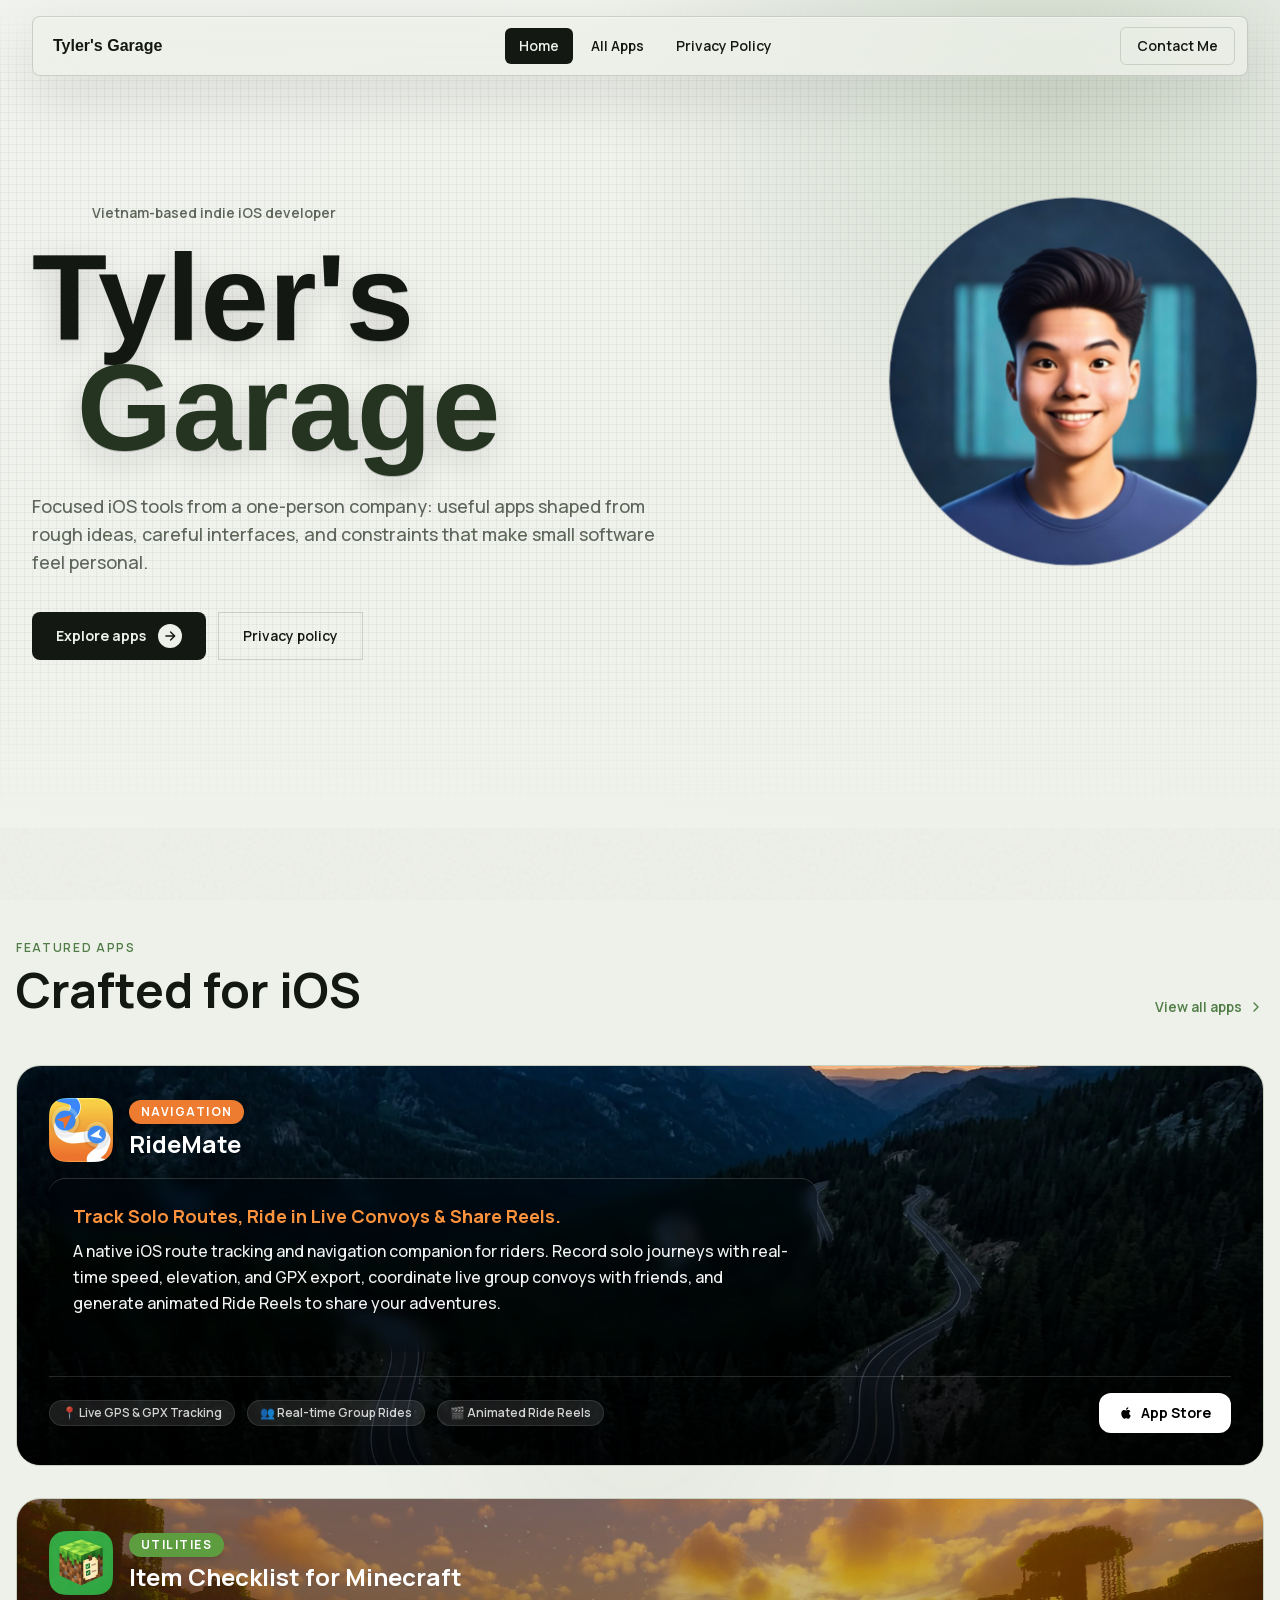
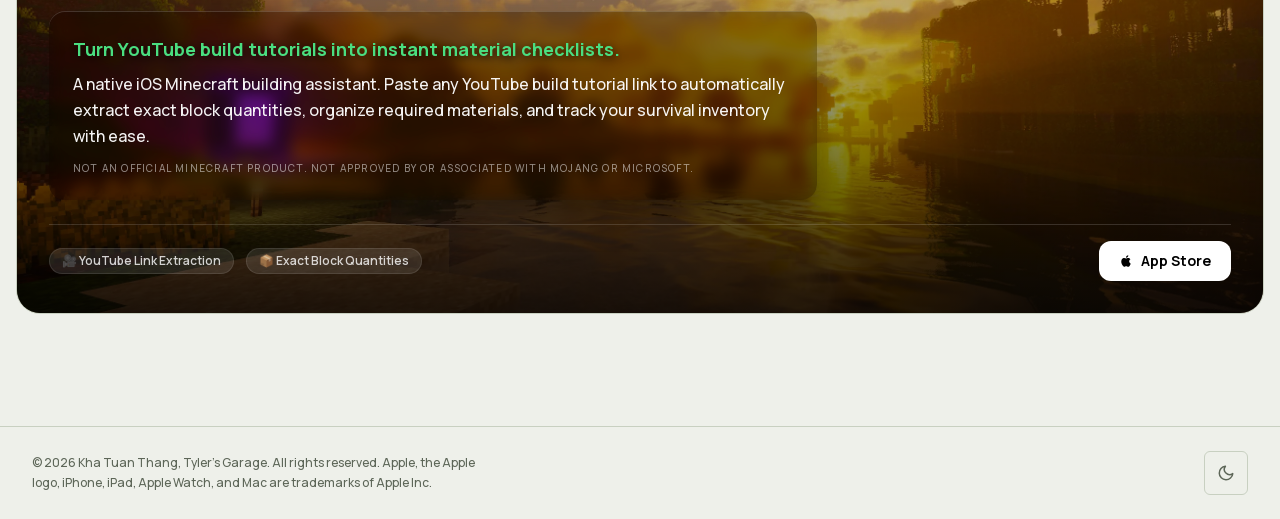
==== commit ae916123: "Deploy update" ====
--- a/index.html
+++ b/index.html
@@ -1,4 +1,4 @@
-<!DOCTYPE html><html lang="en" class="__variable_538739 bg-background"><head><meta charSet="utf-8"/><meta name="viewport" content="width=device-width, initial-scale=1"/><link rel="preload" href="/_next/static/media/4c9affa5bc8f420e-s.p.woff2" as="font" crossorigin="" type="font/woff2"/><link rel="preload" as="image" href="/assets/me.jpeg" fetchPriority="high"/><link rel="preload" as="image" href="/assets/MinecraftBackground.webp" fetchPriority="high"/><link rel="preload" as="image" href="/assets/ItemChecklistIcon.png" fetchPriority="high"/><link rel="stylesheet" href="/_next/static/css/cfdf4a2b08ba4d00.css" data-precedence="next"/><link rel="preload" as="script" fetchPriority="low" href="/_next/static/chunks/webpack-2e661e7777ee1e06.js"/><script src="/_next/static/chunks/fd9d1056-4dcebdff1205c09e.js" async=""></script><script src="/_next/static/chunks/23-f3dd8baebaf4be90.js" async=""></script><script src="/_next/static/chunks/main-app-85cd3603466858a8.js" async=""></script><script src="/_next/static/chunks/291-a54b8c867111d826.js" async=""></script><script src="/_next/static/chunks/648-a8c5d624c7993c32.js" async=""></script><script src="/_next/static/chunks/app/page-22f32eddb0669085.js" async=""></script><script src="/_next/static/chunks/755-5db15e3ccbd0ae27.js" async=""></script><script src="/_next/static/chunks/app/not-found-64234dd54eac3576.js" async=""></script><meta name="theme-color" content="#101410" id="theme-color-meta"/><meta name="apple-mobile-web-app-capable" content="yes"/><link rel="icon" href="/icon.png" type="image/png" sizes="any"/><link rel="shortcut icon" href="/icon.png" type="image/png"/><link rel="apple-touch-icon" href="/icon.png"/><meta name="theme-color" media="(prefers-color-scheme: light)" content="#EEF0EA"/><meta name="theme-color" media="(prefers-color-scheme: dark)" content="#101410"/><title>Tyler&#x27;s Garage: iOS Portfolio</title><meta name="description" content="A creative portfolio and app showcase for Tyler, an indie iOS developer building focused tools with craft and care."/><meta property="og:title" content="Tyler&#x27;s Garage: iOS Portfolio"/><meta property="og:description" content="Focused iOS apps built with care by an indie developer."/><meta property="og:image" content="http://localhost:3000/icon.png"/><meta property="og:image:width" content="1200"/><meta property="og:image:height" content="630"/><meta name="twitter:card" content="summary_large_image"/><meta name="twitter:title" content="Tyler&#x27;s Garage: iOS Portfolio"/><meta name="twitter:description" content="Focused iOS apps built with care by an indie developer."/><meta name="twitter:image" content="http://localhost:3000/icon.png"/><meta name="twitter:image:width" content="1200"/><meta name="twitter:image:height" content="630"/><link rel="icon" href="/icon.png?44c1976edfe7c309" type="image/png" sizes="1024x1024"/><meta name="next-size-adjust"/><script>
+<!DOCTYPE html><html lang="en" class="__variable_538739 bg-background"><head><meta charSet="utf-8"/><meta name="viewport" content="width=device-width, initial-scale=1"/><link rel="preload" href="/_next/static/media/4c9affa5bc8f420e-s.p.woff2" as="font" crossorigin="" type="font/woff2"/><link rel="preload" as="image" href="/assets/me.jpeg" fetchPriority="high"/><link rel="preload" as="image" href="/assets/RideMateBackground.webp" fetchPriority="high"/><link rel="preload" as="image" href="/assets/RideMateIcon.webp" fetchPriority="high"/><link rel="preload" as="image" href="/assets/MinecraftBackground.webp" fetchPriority="high"/><link rel="preload" as="image" href="/assets/ItemChecklistIcon.webp" fetchPriority="high"/><link rel="stylesheet" href="/_next/static/css/9e2a6697e328ab20.css" data-precedence="next"/><link rel="preload" as="script" fetchPriority="low" href="/_next/static/chunks/webpack-2e661e7777ee1e06.js"/><script src="/_next/static/chunks/fd9d1056-4dcebdff1205c09e.js" async=""></script><script src="/_next/static/chunks/23-f3dd8baebaf4be90.js" async=""></script><script src="/_next/static/chunks/main-app-85cd3603466858a8.js" async=""></script><script src="/_next/static/chunks/291-a54b8c867111d826.js" async=""></script><script src="/_next/static/chunks/648-a8c5d624c7993c32.js" async=""></script><script src="/_next/static/chunks/app/page-657d9f473616ea4a.js" async=""></script><script src="/_next/static/chunks/755-5db15e3ccbd0ae27.js" async=""></script><script src="/_next/static/chunks/app/not-found-64234dd54eac3576.js" async=""></script><meta name="theme-color" content="#101410" id="theme-color-meta"/><meta name="apple-mobile-web-app-capable" content="yes"/><link rel="icon" href="/icon.png" type="image/png" sizes="any"/><link rel="shortcut icon" href="/icon.png" type="image/png"/><link rel="apple-touch-icon" href="/icon.png"/><meta name="theme-color" media="(prefers-color-scheme: light)" content="#EEF0EA"/><meta name="theme-color" media="(prefers-color-scheme: dark)" content="#101410"/><title>Tyler&#x27;s Garage: iOS Portfolio</title><meta name="description" content="A creative portfolio and app showcase for Tyler, an indie iOS developer building focused tools with craft and care."/><meta property="og:title" content="Tyler&#x27;s Garage: iOS Portfolio"/><meta property="og:description" content="Focused iOS apps built with care by an indie developer."/><meta property="og:image" content="http://localhost:3000/icon.png"/><meta property="og:image:width" content="1200"/><meta property="og:image:height" content="630"/><meta name="twitter:card" content="summary_large_image"/><meta name="twitter:title" content="Tyler&#x27;s Garage: iOS Portfolio"/><meta name="twitter:description" content="Focused iOS apps built with care by an indie developer."/><meta name="twitter:image" content="http://localhost:3000/icon.png"/><meta name="twitter:image:width" content="1200"/><meta name="twitter:image:height" content="630"/><link rel="icon" href="/icon.png?dcbc1f650a21bcf0" type="image/png" sizes="1024x1024"/><meta name="next-size-adjust"/><script>
               (function() {
                 try {
                   var stored = localStorage.getItem('theme');
@@ -15,4 +15,4 @@
                   }
                 } catch (e) {}
               })();
-            </script><script src="/_next/static/chunks/polyfills-78c92fac7aa8fdd8.js" noModule=""></script></head><body class="__className_538739 bg-background text-foreground"><main class="relative min-h-screen overflow-x-hidden bg-background text-foreground"><div class="noise-overlay" aria-hidden="true"></div><header class="fixed top-0 left-0 right-0 z-50 transition-all duration-300 py-4" role="banner"><div class="mx-auto max-w-[1440px] px-4 sm:px-6 lg:px-8"><div class="glass-nav rounded-lg px-3 py-2.5 flex items-center justify-between transition-all duration-300 "><a class="flex min-h-[38px] items-center gap-2.5 rounded-md px-2 focus:outline-none focus-visible:ring-2 focus-visible:ring-accent" aria-label="Tyler Kha: iOS Developer home" href="/"><span class="font-display text-sm font-600 text-foreground sm:text-base">Tyler&#x27;s Garage</span></a><nav class="hidden md:flex items-center gap-1" aria-label="Main navigation"><a class="rounded-md px-3.5 py-2 text-sm font-600 transition-all duration-200 bg-foreground text-background" href="/">Home</a><a class="rounded-md px-3.5 py-2 text-sm font-600 transition-all duration-200 text-foreground hover:bg-secondary" href="/products">All Apps</a><a class="rounded-md px-3.5 py-2 text-sm font-600 transition-all duration-200 text-foreground hover:bg-secondary" href="/privacy-policy">Privacy Policy</a></nav><div class="flex items-center gap-2"><a class="hidden md:inline-flex items-center gap-1.5 rounded-md border border-foreground/20 px-4 py-2 text-sm font-600 text-foreground transition-all duration-200 hover:border-foreground/50 hover:bg-foreground/5" href="/contact">Contact Me</a><button class="md:hidden w-9 h-9 rounded-md flex items-center justify-center text-muted-foreground hover:text-foreground hover:bg-secondary transition-all" aria-label="Open menu" aria-expanded="false"><svg width="18" height="18" viewBox="0 0 24 24" fill="none" stroke="currentColor" stroke-width="2.5" stroke-linecap="round" stroke-linejoin="round"><path d="M3 12h18M3 6h18M3 18h18"></path></svg></button></div></div></div></header><section class="hero-stage relative isolate min-h-[92dvh] overflow-hidden px-4 pb-14 pt-28 sm:px-6 lg:px-8" aria-label="Tyler&#x27;s Garage portfolio hero"><div class="hero-grid-bg" aria-hidden="true"></div><div class="relative z-10 mx-auto grid w-full max-w-[1440px] grid-cols-12 gap-2"><div class="col-span-12 lg:col-span-8 lg:col-start-1"><div class="hero-copy " style="transform:translate3d(0, var(--scroll-lift, 0px), 0);opacity:var(--scroll-fade, 1)"><p class="mb-5 inline-flex items-center gap-3 text-sm font-600 text-muted-foreground"><span class="h-px w-12 bg-foreground/40" aria-hidden="true"></span>Vietnam-based indie iOS developer</p><h1 class="hero-title font-display text-foreground"><span>Tyler&#x27;s</span><span>Garage</span></h1><p class="mt-7 max-w-[58ch] text-base font-500 leading-8 text-muted-foreground sm:text-lg">Focused iOS tools from a one-person company: useful apps shaped from rough ideas, careful interfaces, and constraints that make small software feel personal.</p><div class="mt-9 flex flex-col gap-3 sm:flex-row sm:items-center"><a class="magnetic-link group inline-flex min-h-[48px] items-center justify-center gap-3 bg-foreground px-6 py-3 text-sm font-700 text-background transition-transform duration-300 ease-out hover:-translate-y-1 active:translate-y-0" href="/products">Explore apps<span class="grid h-6 w-6 place-items-center rounded-full bg-background text-foreground transition-transform duration-300 group-hover:translate-x-1"><svg width="14" height="14" viewBox="0 0 24 24" fill="none" stroke="currentColor" stroke-width="2.4" stroke-linecap="round" stroke-linejoin="round" aria-hidden="true"><path d="M5 12h14M13 5l7 7-7 7"></path></svg></span></a><a class="inline-flex min-h-[48px] items-center justify-center border border-foreground/20 px-6 py-3 text-sm font-600 text-foreground transition-all duration-300 hover:border-foreground/60 hover:bg-foreground/5 active:translate-y-px" href="/privacy-policy">Privacy policy</a></div></div></div><aside class="hero-visual col-span-12 mt-10 flex justify-center lg:col-span-4 lg:col-start-9 lg:mt-24 lg:justify-end " aria-label="Profile photo"><div class="profile-tile profile-orb h-64 w-64 overflow-hidden sm:h-80 sm:w-80 lg:h-[22rem] lg:w-[22rem]"><div class="relative" style="width:100%;height:100%"><img alt="Tyler, the indie iOS developer behind Tyler&#x27;s Garage" fetchPriority="high" decoding="async" data-nimg="fill" class="object-cover bg-gray-200" style="position:absolute;height:100%;width:100%;left:0;top:0;right:0;bottom:0;object-fit:cover;color:transparent" src="/assets/me.jpeg"/></div></div></aside></div></section><section id="featured-apps" class="section-fade relative overflow-hidden px-4 py-20 lg:py-28" aria-labelledby="featured-apps-title"><div class="blob-accent pointer-events-none absolute left-1/2 top-1/2 h-[300px] w-[600px] -translate-x-1/2 -translate-y-1/2 opacity-30"></div><div class="relative z-10 mx-auto max-w-7xl"><div class="mb-12 flex flex-col justify-between gap-4 md:flex-row md:items-end"><div><span class="mb-2 block text-xs font-600 uppercase tracking-[0.14em] text-accent">Featured App</span><h2 id="featured-apps-title" class="text-[clamp(1.75rem,4vw,3rem)] font-700 leading-[1.1] text-foreground">Built for Minecraft Creators</h2></div><a class="group inline-flex items-center gap-1.5 self-start text-sm font-600 text-accent transition-opacity hover:opacity-75 md:self-auto" href="/products">View all apps<svg width="16" height="16" viewBox="0 0 24 24" fill="none" stroke="currentColor" stroke-width="2" stroke-linecap="round" stroke-linejoin="round" class="transition-transform group-hover:translate-x-0.5" aria-hidden="true"><path d="m9 18 6-6-6-6"></path></svg></a></div><div class="space-y-8"><div class="relative flex min-h-[360px] flex-col justify-end overflow-hidden rounded-3xl border border-border bg-card lg:min-h-[400px]"><div class="absolute inset-0"><div class="relative" style="width:100%;height:100%"><img alt="Item Checklist for Minecraft building blocks background" fetchPriority="high" decoding="async" data-nimg="fill" class="object-cover opacity-100 bg-gray-200" style="position:absolute;height:100%;width:100%;left:0;top:0;right:0;bottom:0;object-fit:cover;color:transparent" src="/assets/MinecraftBackground.webp"/></div><div class="absolute inset-0 bg-gradient-to-t from-black/80 via-black/40 to-transparent"></div></div><div class="relative z-10 flex flex-col gap-4 p-6 lg:p-8"><div class="flex items-center gap-4"><div class="h-16 w-16 flex-shrink-0 overflow-hidden rounded-[22.375%] app-icon-shadow"><img alt="Item Checklist for Minecraft app icon — Minecraft material checklist" fetchPriority="high" width="64" height="64" decoding="async" data-nimg="1" class="h-full w-full object-cover bg-gray-200" style="color:transparent;width:100%;height:100%" src="/assets/ItemChecklistIcon.png"/></div><div class="flex flex-col gap-1"><span class="w-fit rounded-full px-3 py-1 text-xs font-700 uppercase tracking-[0.12em] shadow-md" style="background:#5D9D40;color:#ffffff">Utilities</span><h3 class="text-2xl font-700 text-white drop-shadow-sm">Item Checklist for Minecraft</h3></div></div><div class="liquid-glass max-w-3xl rounded-2xl p-5 sm:p-6"><p class="mb-2 text-lg font-700 text-[#4ADE80] drop-shadow-[0_2px_4px_rgba(0,0,0,0.8)]">Turn YouTube build tutorials into instant material checklists.</p><p class="mb-3 text-base font-500 leading-relaxed text-white/95">A native iOS Minecraft building assistant. Paste any YouTube build tutorial link to automatically extract exact block quantities, organize required materials, and track your survival inventory with ease.</p><p class="text-[10px] font-500 uppercase tracking-[0.12em] text-white/50">NOT AN OFFICIAL MINECRAFT PRODUCT. NOT APPROVED BY OR ASSOCIATED WITH MOJANG OR MICROSOFT.</p></div><div class="mt-2 flex flex-wrap items-center justify-between gap-4 border-t border-white/15 pt-4"><div class="flex items-center gap-3"><span class="rounded-full border border-white/10 bg-white/10 px-3 py-1 text-xs font-600 text-white/80">🎥 YouTube Link Extraction</span><span class="rounded-full border border-white/10 bg-white/10 px-3 py-1 text-xs font-600 text-white/80">📦 Exact Block Quantities</span></div><a href="https://apps.apple.com/app/id6800037138" class="inline-flex items-center gap-2 rounded-xl bg-white px-5 py-2.5 text-sm font-700 text-black transition-opacity hover:opacity-90" target="_blank" rel="noopener noreferrer" aria-label="Download Item Checklist for Minecraft on the App Store"><svg width="14" height="14" viewBox="0 0 24 24" fill="currentColor" aria-hidden="true"><path d="M18.71 19.5c-.83 1.24-1.71 2.45-3.05 2.47-1.34.03-1.77-.79-3.29-.79-1.53 0-2 .77-3.27.82-1.31.05-2.3-1.32-3.14-2.53C4.25 17 2.94 12.45 4.7 9.39c.87-1.52 2.43-2.48 4.12-2.51 1.28-.02 2.5.87 3.29.87.78 0 2.26-1.07 3.8-.91.65.03 2.47.26 3.64 1.98-.09.06-2.17 1.28-2.15 3.81.03 3.02 2.65 4.03 2.68 4.04-.03.07-.42 1.44-1.38 2.83M13 3.5c.73-.83 1.94-1.46 2.94-1.5.13 1.17-.34 2.35-1.04 3.19-.69.85-1.83 1.51-2.95 1.42-.15-1.15.41-2.35 1.05-3.11z"></path></svg>App Store</a></div></div></div></div></div></section><footer class="border-t border-border/80 py-6 px-4 mt-auto w-full" role="contentinfo"><div class="mx-auto flex max-w-[1440px] flex-col items-center justify-between gap-5 sm:flex-row sm:px-2 lg:px-4"><div class="flex flex-col gap-1 max-w-md"><span class="text-xs text-muted-foreground font-500 leading-relaxed">© 2026 Kha Tuan Thang, Tyler&#x27;s Garage. All rights reserved. Apple, the Apple logo, iPhone, iPad, Apple Watch, and Mac are trademarks of Apple Inc.</span></div><div class="flex items-center gap-4"><button class="flex min-h-[44px] min-w-[44px] items-center justify-center rounded-md border border-foreground/15 text-muted-foreground transition-all hover:border-foreground/40 hover:text-foreground" aria-label="Switch to dark mode"><svg width="18" height="18" viewBox="0 0 24 24" fill="none" stroke="currentColor" stroke-width="2" stroke-linecap="round" stroke-linejoin="round"><path d="M21 12.79A9 9 0 1 1 11.21 3 7 7 0 0 0 21 12.79z"></path></svg></button></div></div></footer></main><script src="/_next/static/chunks/webpack-2e661e7777ee1e06.js" async=""></script><script>(self.__next_f=self.__next_f||[]).push([0]);self.__next_f.push([2,null])</script><script>self.__next_f.push([1,"1:HL[\"/_next/static/media/4c9affa5bc8f420e-s.p.woff2\",\"font\",{\"crossOrigin\":\"\",\"type\":\"font/woff2\"}]\n2:HL[\"/_next/static/css/cfdf4a2b08ba4d00.css\",\"style\"]\n"])</script><script>self.__next_f.push([1,"3:I[5751,[],\"\"]\n5:I[6341,[\"291\",\"static/chunks/291-a54b8c867111d826.js\",\"648\",\"static/chunks/648-a8c5d624c7993c32.js\",\"931\",\"static/chunks/app/page-22f32eddb0669085.js\"],\"default\"]\n6:I[1954,[\"291\",\"static/chunks/291-a54b8c867111d826.js\",\"648\",\"static/chunks/648-a8c5d624c7993c32.js\",\"931\",\"static/chunks/app/page-22f32eddb0669085.js\"],\"default\"]\n7:I[8737,[\"291\",\"static/chunks/291-a54b8c867111d826.js\",\"648\",\"static/chunks/648-a8c5d624c7993c32.js\",\"931\",\"static/chunks/app/page-22f32eddb0669085.js\"],\"default\"]\n8:I[9966,[\"291\",\"static/chunks/291-a54b8c867111d826.js\",\"648\",\"static/chunks/648-a8c5d624c7993c32.js\",\"931\",\"static/chunks/app/page-22f32eddb0669085.js\"],\"default\"]\n9:I[9275,[],\"\"]\na:I[1343,[],\"\"]\nb:I[5154,[\"755\",\"static/chunks/755-5db15e3ccbd0ae27.js\",\"160\",\"static/chunks/app/not-found-64234dd54eac3576.js\"],\"default\"]\nd:I[6130,[],\"\"]\ne:[]\n"])</script><script>self.__next_f.push([1,"0:[[[\"$\",\"link\",\"0\",{\"rel\":\"stylesheet\",\"href\":\"/_next/static/css/cfdf4a2b08ba4d00.css\",\"precedence\":\"next\",\"crossOrigin\":\"$undefined\"}]],[\"$\",\"$L3\",null,{\"buildId\":\"1rjrEpWS1z8j_SsU-eK-g\",\"assetPrefix\":\"\",\"initialCanonicalUrl\":\"/\",\"initialTree\":[\"\",{\"children\":[\"__PAGE__\",{}]},\"$undefined\",\"$undefined\",true],\"initialSeedData\":[\"\",{\"children\":[\"__PAGE__\",{},[[\"$L4\",[\"$\",\"main\",null,{\"className\":\"relative min-h-screen overflow-x-hidden bg-background text-foreground\",\"children\":[[\"$\",\"div\",null,{\"className\":\"noise-overlay\",\"aria-hidden\":\"true\"}],[\"$\",\"$L5\",null,{}],[\"$\",\"$L6\",null,{}],[\"$\",\"$L7\",null,{}],[\"$\",\"$L8\",null,{}]]}]],null],null]},[[\"$\",\"html\",null,{\"lang\":\"en\",\"className\":\"__variable_538739 bg-background\",\"suppressHydrationWarning\":true,\"children\":[[\"$\",\"head\",null,{\"children\":[[\"$\",\"meta\",null,{\"name\":\"theme-color\",\"content\":\"#101410\",\"id\":\"theme-color-meta\"}],[\"$\",\"meta\",null,{\"name\":\"apple-mobile-web-app-capable\",\"content\":\"yes\"}],[\"$\",\"link\",null,{\"rel\":\"icon\",\"href\":\"/icon.png\",\"type\":\"image/png\",\"sizes\":\"any\"}],[\"$\",\"link\",null,{\"rel\":\"shortcut icon\",\"href\":\"/icon.png\",\"type\":\"image/png\"}],[\"$\",\"link\",null,{\"rel\":\"apple-touch-icon\",\"href\":\"/icon.png\"}],[\"$\",\"script\",null,{\"dangerouslySetInnerHTML\":{\"__html\":\"\\n              (function() {\\n                try {\\n                  var stored = localStorage.getItem('theme');\\n                  var prefersDark = window.matchMedia('(prefers-color-scheme: dark)').matches;\\n                  var isDark = stored ? stored === 'dark' : prefersDark;\\n                  if (isDark) {\\n                    document.documentElement.classList.add('dark');\\n                    var meta = document.getElementById('theme-color-meta');\\n                    if (meta) meta.setAttribute('content', '#101410');\\n                  } else {\\n                    document.documentElement.classList.remove('dark');\\n                    var meta = document.getElementById('theme-color-meta');\\n                    if (meta) meta.setAttribute('content', '#EEF0EA');\\n                  }\\n                } catch (e) {}\\n              })();\\n            \"}}]]}],[\"$\",\"body\",null,{\"className\":\"__className_538739 bg-background text-foreground\",\"children\":[\"$\",\"$L9\",null,{\"parallelRouterKey\":\"children\",\"segmentPath\":[\"children\"],\"error\":\"$undefined\",\"errorStyles\":\"$undefined\",\"errorScripts\":\"$undefined\",\"template\":[\"$\",\"$La\",null,{}],\"templateStyles\":\"$undefined\",\"templateScripts\":\"$undefined\",\"notFound\":[\"$\",\"$Lb\",null,{}],\"notFoundStyles\":[],\"styles\":null}]}]]}],null],null],\"couldBeIntercepted\":false,\"initialHead\":[false,\"$Lc\"],\"globalErrorComponent\":\"$d\",\"missingSlots\":\"$We\"}]]\n"])</script><script>self.__next_f.push([1,"c:[[\"$\",\"meta\",\"0\",{\"name\":\"viewport\",\"content\":\"width=device-width, initial-scale=1\"}],[\"$\",\"meta\",\"1\",{\"name\":\"theme-color\",\"media\":\"(prefers-color-scheme: light)\",\"content\":\"#EEF0EA\"}],[\"$\",\"meta\",\"2\",{\"name\":\"theme-color\",\"media\":\"(prefers-color-scheme: dark)\",\"content\":\"#101410\"}],[\"$\",\"meta\",\"3\",{\"charSet\":\"utf-8\"}],[\"$\",\"title\",\"4\",{\"children\":\"Tyler's Garage: iOS Portfolio\"}],[\"$\",\"meta\",\"5\",{\"name\":\"description\",\"content\":\"A creative portfolio and app showcase for Tyler, an indie iOS developer building focused tools with craft and care.\"}],[\"$\",\"meta\",\"6\",{\"property\":\"og:title\",\"content\":\"Tyler's Garage: iOS Portfolio\"}],[\"$\",\"meta\",\"7\",{\"property\":\"og:description\",\"content\":\"Focused iOS apps built with care by an indie developer.\"}],[\"$\",\"meta\",\"8\",{\"property\":\"og:image\",\"content\":\"http://localhost:3000/icon.png\"}],[\"$\",\"meta\",\"9\",{\"property\":\"og:image:width\",\"content\":\"1200\"}],[\"$\",\"meta\",\"10\",{\"property\":\"og:image:height\",\"content\":\"630\"}],[\"$\",\"meta\",\"11\",{\"name\":\"twitter:card\",\"content\":\"summary_large_image\"}],[\"$\",\"meta\",\"12\",{\"name\":\"twitter:title\",\"content\":\"Tyler's Garage: iOS Portfolio\"}],[\"$\",\"meta\",\"13\",{\"name\":\"twitter:description\",\"content\":\"Focused iOS apps built with care by an indie developer.\"}],[\"$\",\"meta\",\"14\",{\"name\":\"twitter:image\",\"content\":\"http://localhost:3000/icon.png\"}],[\"$\",\"meta\",\"15\",{\"name\":\"twitter:image:width\",\"content\":\"1200\"}],[\"$\",\"meta\",\"16\",{\"name\":\"twitter:image:height\",\"content\":\"630\"}],[\"$\",\"link\",\"17\",{\"rel\":\"icon\",\"href\":\"/icon.png?44c1976edfe7c309\",\"type\":\"image/png\",\"sizes\":\"1024x1024\"}],[\"$\",\"meta\",\"18\",{\"name\":\"next-size-adjust\"}]]\n4:null\n"])</script></body></html>+            </script><script src="/_next/static/chunks/polyfills-78c92fac7aa8fdd8.js" noModule=""></script></head><body class="__className_538739 bg-background text-foreground"><main class="relative min-h-screen overflow-x-hidden bg-background text-foreground"><div class="noise-overlay" aria-hidden="true"></div><header class="fixed top-0 left-0 right-0 z-50 transition-all duration-300 py-4" role="banner"><div class="mx-auto max-w-[1440px] px-4 sm:px-6 lg:px-8"><div class="glass-nav rounded-lg px-3 py-2.5 flex items-center justify-between transition-all duration-300 "><a class="flex min-h-[38px] items-center gap-2.5 rounded-md px-2 focus:outline-none focus-visible:ring-2 focus-visible:ring-accent" aria-label="Tyler Kha: iOS Developer home" href="/"><span class="font-display text-sm font-600 text-foreground sm:text-base">Tyler&#x27;s Garage</span></a><nav class="hidden md:flex items-center gap-1" aria-label="Main navigation"><a class="rounded-md px-3.5 py-2 text-sm font-600 transition-all duration-200 bg-foreground text-background" href="/">Home</a><a class="rounded-md px-3.5 py-2 text-sm font-600 transition-all duration-200 text-foreground hover:bg-secondary" href="/products">All Apps</a><a class="rounded-md px-3.5 py-2 text-sm font-600 transition-all duration-200 text-foreground hover:bg-secondary" href="/privacy-policy">Privacy Policy</a></nav><div class="flex items-center gap-2"><a class="hidden md:inline-flex items-center gap-1.5 rounded-md border border-foreground/20 px-4 py-2 text-sm font-600 text-foreground transition-all duration-200 hover:border-foreground/50 hover:bg-foreground/5" href="/contact">Contact Me</a><button class="md:hidden w-9 h-9 rounded-md flex items-center justify-center text-muted-foreground hover:text-foreground hover:bg-secondary transition-all" aria-label="Open menu" aria-expanded="false"><svg width="18" height="18" viewBox="0 0 24 24" fill="none" stroke="currentColor" stroke-width="2.5" stroke-linecap="round" stroke-linejoin="round"><path d="M3 12h18M3 6h18M3 18h18"></path></svg></button></div></div></div></header><section class="hero-stage relative isolate min-h-[92dvh] overflow-hidden px-4 pb-14 pt-28 sm:px-6 lg:px-8" aria-label="Tyler&#x27;s Garage portfolio hero"><div class="hero-grid-bg" aria-hidden="true"></div><div class="relative z-10 mx-auto grid w-full max-w-[1440px] grid-cols-12 gap-2"><div class="col-span-12 lg:col-span-8 lg:col-start-1"><div class="hero-copy " style="transform:translate3d(0, var(--scroll-lift, 0px), 0);opacity:var(--scroll-fade, 1)"><p class="mb-5 inline-flex items-center gap-3 text-sm font-600 text-muted-foreground"><span class="h-px w-12 bg-foreground/40" aria-hidden="true"></span>Vietnam-based indie iOS developer</p><h1 class="hero-title font-display text-foreground"><span>Tyler&#x27;s</span><span>Garage</span></h1><p class="mt-7 max-w-[58ch] text-base font-500 leading-8 text-muted-foreground sm:text-lg">Focused iOS tools from a one-person company: useful apps shaped from rough ideas, careful interfaces, and constraints that make small software feel personal.</p><div class="mt-9 flex flex-col gap-3 sm:flex-row sm:items-center"><a class="magnetic-link group inline-flex min-h-[48px] items-center justify-center gap-3 bg-foreground px-6 py-3 text-sm font-700 text-background transition-transform duration-300 ease-out hover:-translate-y-1 active:translate-y-0" href="/products">Explore apps<span class="grid h-6 w-6 place-items-center rounded-full bg-background text-foreground transition-transform duration-300 group-hover:translate-x-1"><svg width="14" height="14" viewBox="0 0 24 24" fill="none" stroke="currentColor" stroke-width="2.4" stroke-linecap="round" stroke-linejoin="round" aria-hidden="true"><path d="M5 12h14M13 5l7 7-7 7"></path></svg></span></a><a class="inline-flex min-h-[48px] items-center justify-center border border-foreground/20 px-6 py-3 text-sm font-600 text-foreground transition-all duration-300 hover:border-foreground/60 hover:bg-foreground/5 active:translate-y-px" href="/privacy-policy">Privacy policy</a></div></div></div><aside class="hero-visual col-span-12 mt-10 flex justify-center lg:col-span-4 lg:col-start-9 lg:mt-24 lg:justify-end " aria-label="Profile photo"><div class="profile-tile profile-orb h-64 w-64 overflow-hidden sm:h-80 sm:w-80 lg:h-[22rem] lg:w-[22rem]"><div class="relative" style="width:100%;height:100%"><img alt="Tyler, the indie iOS developer behind Tyler&#x27;s Garage" fetchPriority="high" decoding="async" data-nimg="fill" class="object-cover bg-gray-200" style="position:absolute;height:100%;width:100%;left:0;top:0;right:0;bottom:0;object-fit:cover;color:transparent" src="/assets/me.jpeg"/></div></div></aside></div></section><section id="featured-apps" class="section-fade relative overflow-hidden px-4 py-20 lg:py-28" aria-labelledby="featured-apps-title"><div class="blob-accent pointer-events-none absolute left-1/2 top-1/2 h-[300px] w-[600px] -translate-x-1/2 -translate-y-1/2 opacity-30"></div><div class="relative z-10 mx-auto max-w-7xl"><div class="mb-12 flex flex-col justify-between gap-4 md:flex-row md:items-end"><div><span class="mb-2 block text-xs font-600 uppercase tracking-[0.14em] text-accent">Featured Apps</span><h2 id="featured-apps-title" class="text-[clamp(1.75rem,4vw,3rem)] font-700 leading-[1.1] text-foreground">Crafted for iOS</h2></div><a class="group inline-flex items-center gap-1.5 self-start text-sm font-600 text-accent transition-opacity hover:opacity-75 md:self-auto" href="/products">View all apps<svg width="16" height="16" viewBox="0 0 24 24" fill="none" stroke="currentColor" stroke-width="2" stroke-linecap="round" stroke-linejoin="round" class="transition-transform group-hover:translate-x-0.5" aria-hidden="true"><path d="m9 18 6-6-6-6"></path></svg></a></div><div class="space-y-8"><div class="relative flex min-h-[360px] flex-col justify-end overflow-hidden rounded-3xl border border-border bg-card lg:min-h-[400px]"><div class="absolute inset-0"><div class="relative" style="width:100%;height:100%"><img alt="Scenic winding mountain road at sunset for RideMate" fetchPriority="high" decoding="async" data-nimg="fill" class="object-cover opacity-100 bg-gray-200" style="position:absolute;height:100%;width:100%;left:0;top:0;right:0;bottom:0;object-fit:cover;color:transparent" src="/assets/RideMateBackground.webp"/></div><div class="absolute inset-0 bg-gradient-to-t from-black/80 via-black/40 to-transparent"></div></div><div class="relative z-10 flex flex-col gap-4 p-6 lg:p-8"><div class="flex items-center gap-4"><div class="h-16 w-16 flex-shrink-0 overflow-hidden rounded-[22.375%] app-icon-shadow"><img alt="RideMate app icon — GPS route tracker &amp; live group rides" fetchPriority="high" width="64" height="64" decoding="async" data-nimg="1" class="h-full w-full object-cover bg-gray-200" style="color:transparent;width:100%;height:100%" src="/assets/RideMateIcon.webp"/></div><div class="flex flex-col gap-1"><span class="w-fit rounded-full px-3 py-1 text-xs font-700 uppercase tracking-[0.12em] shadow-md" style="background:#EE7C30;color:#ffffff">Navigation</span><h3 class="text-2xl font-700 text-white drop-shadow-sm">RideMate</h3></div></div><div class="liquid-glass max-w-3xl rounded-2xl p-5 sm:p-6"><p class="mb-2 text-lg font-700 drop-shadow-[0_2px_4px_rgba(0,0,0,0.8)]" style="color:#FB923C">Track Solo Routes, Ride in Live Convoys &amp; Share Reels.</p><p class="mb-3 text-base font-500 leading-relaxed text-white/95">A native iOS route tracking and navigation companion for riders. Record solo journeys with real-time speed, elevation, and GPX export, coordinate live group convoys with friends, and generate animated Ride Reels to share your adventures.</p></div><div class="mt-2 flex flex-wrap items-center justify-between gap-4 border-t border-white/15 pt-4"><div class="flex flex-wrap items-center gap-3"><span class="rounded-full border border-white/10 bg-white/10 px-3 py-1 text-xs font-600 text-white/80">📍 Live GPS &amp; GPX Tracking</span><span class="rounded-full border border-white/10 bg-white/10 px-3 py-1 text-xs font-600 text-white/80">👥 Real-time Group Rides</span><span class="rounded-full border border-white/10 bg-white/10 px-3 py-1 text-xs font-600 text-white/80">🎬 Animated Ride Reels</span></div><a href="https://apps.apple.com/app/id6809371555" class="inline-flex items-center gap-2 rounded-xl bg-white px-5 py-2.5 text-sm font-700 text-black transition-opacity hover:opacity-90" target="_blank" rel="noopener noreferrer" aria-label="Download RideMate on the App Store"><svg width="14" height="14" viewBox="0 0 24 24" fill="currentColor" aria-hidden="true"><path d="M18.71 19.5c-.83 1.24-1.71 2.45-3.05 2.47-1.34.03-1.77-.79-3.29-.79-1.53 0-2 .77-3.27.82-1.31.05-2.3-1.32-3.14-2.53C4.25 17 2.94 12.45 4.7 9.39c.87-1.52 2.43-2.48 4.12-2.51 1.28-.02 2.5.87 3.29.87.78 0 2.26-1.07 3.8-.91.65.03 2.47.26 3.64 1.98-.09.06-2.17 1.28-2.15 3.81.03 3.02 2.65 4.03 2.68 4.04-.03.07-.42 1.44-1.38 2.83M13 3.5c.73-.83 1.94-1.46 2.94-1.5.13 1.17-.34 2.35-1.04 3.19-.69.85-1.83 1.51-2.95 1.42-.15-1.15.41-2.35 1.05-3.11z"></path></svg>App Store</a></div></div></div><div class="relative flex min-h-[360px] flex-col justify-end overflow-hidden rounded-3xl border border-border bg-card lg:min-h-[400px]"><div class="absolute inset-0"><div class="relative" style="width:100%;height:100%"><img alt="Item Checklist for Minecraft building blocks background" fetchPriority="high" decoding="async" data-nimg="fill" class="object-cover opacity-100 bg-gray-200" style="position:absolute;height:100%;width:100%;left:0;top:0;right:0;bottom:0;object-fit:cover;color:transparent" src="/assets/MinecraftBackground.webp"/></div><div class="absolute inset-0 bg-gradient-to-t from-black/80 via-black/40 to-transparent"></div></div><div class="relative z-10 flex flex-col gap-4 p-6 lg:p-8"><div class="flex items-center gap-4"><div class="h-16 w-16 flex-shrink-0 overflow-hidden rounded-[22.375%] app-icon-shadow"><img alt="Item Checklist for Minecraft app icon — Minecraft material checklist" fetchPriority="high" width="64" height="64" decoding="async" data-nimg="1" class="h-full w-full object-cover bg-gray-200" style="color:transparent;width:100%;height:100%" src="/assets/ItemChecklistIcon.webp"/></div><div class="flex flex-col gap-1"><span class="w-fit rounded-full px-3 py-1 text-xs font-700 uppercase tracking-[0.12em] shadow-md" style="background:#5D9D40;color:#ffffff">Utilities</span><h3 class="text-2xl font-700 text-white drop-shadow-sm">Item Checklist for Minecraft</h3></div></div><div class="liquid-glass max-w-3xl rounded-2xl p-5 sm:p-6"><p class="mb-2 text-lg font-700 drop-shadow-[0_2px_4px_rgba(0,0,0,0.8)]" style="color:#4ADE80">Turn YouTube build tutorials into instant material checklists.</p><p class="mb-3 text-base font-500 leading-relaxed text-white/95">A native iOS Minecraft building assistant. Paste any YouTube build tutorial link to automatically extract exact block quantities, organize required materials, and track your survival inventory with ease.</p><p class="text-[10px] font-500 uppercase tracking-[0.12em] text-white/50">NOT AN OFFICIAL MINECRAFT PRODUCT. NOT APPROVED BY OR ASSOCIATED WITH MOJANG OR MICROSOFT.</p></div><div class="mt-2 flex flex-wrap items-center justify-between gap-4 border-t border-white/15 pt-4"><div class="flex flex-wrap items-center gap-3"><span class="rounded-full border border-white/10 bg-white/10 px-3 py-1 text-xs font-600 text-white/80">🎥 YouTube Link Extraction</span><span class="rounded-full border border-white/10 bg-white/10 px-3 py-1 text-xs font-600 text-white/80">📦 Exact Block Quantities</span></div><a href="https://apps.apple.com/app/id6800037138" class="inline-flex items-center gap-2 rounded-xl bg-white px-5 py-2.5 text-sm font-700 text-black transition-opacity hover:opacity-90" target="_blank" rel="noopener noreferrer" aria-label="Download Item Checklist for Minecraft on the App Store"><svg width="14" height="14" viewBox="0 0 24 24" fill="currentColor" aria-hidden="true"><path d="M18.71 19.5c-.83 1.24-1.71 2.45-3.05 2.47-1.34.03-1.77-.79-3.29-.79-1.53 0-2 .77-3.27.82-1.31.05-2.3-1.32-3.14-2.53C4.25 17 2.94 12.45 4.7 9.39c.87-1.52 2.43-2.48 4.12-2.51 1.28-.02 2.5.87 3.29.87.78 0 2.26-1.07 3.8-.91.65.03 2.47.26 3.64 1.98-.09.06-2.17 1.28-2.15 3.81.03 3.02 2.65 4.03 2.68 4.04-.03.07-.42 1.44-1.38 2.83M13 3.5c.73-.83 1.94-1.46 2.94-1.5.13 1.17-.34 2.35-1.04 3.19-.69.85-1.83 1.51-2.95 1.42-.15-1.15.41-2.35 1.05-3.11z"></path></svg>App Store</a></div></div></div></div></div></section><footer class="border-t border-border/80 py-6 px-4 mt-auto w-full" role="contentinfo"><div class="mx-auto flex max-w-[1440px] flex-col items-center justify-between gap-5 sm:flex-row sm:px-2 lg:px-4"><div class="flex flex-col gap-1 max-w-md"><span class="text-xs text-muted-foreground font-500 leading-relaxed">© 2026 Kha Tuan Thang, Tyler&#x27;s Garage. All rights reserved. Apple, the Apple logo, iPhone, iPad, Apple Watch, and Mac are trademarks of Apple Inc.</span></div><div class="flex items-center gap-4"><button class="flex min-h-[44px] min-w-[44px] items-center justify-center rounded-md border border-foreground/15 text-muted-foreground transition-all hover:border-foreground/40 hover:text-foreground" aria-label="Switch to dark mode"><svg width="18" height="18" viewBox="0 0 24 24" fill="none" stroke="currentColor" stroke-width="2" stroke-linecap="round" stroke-linejoin="round"><path d="M21 12.79A9 9 0 1 1 11.21 3 7 7 0 0 0 21 12.79z"></path></svg></button></div></div></footer></main><script src="/_next/static/chunks/webpack-2e661e7777ee1e06.js" async=""></script><script>(self.__next_f=self.__next_f||[]).push([0]);self.__next_f.push([2,null])</script><script>self.__next_f.push([1,"1:HL[\"/_next/static/media/4c9affa5bc8f420e-s.p.woff2\",\"font\",{\"crossOrigin\":\"\",\"type\":\"font/woff2\"}]\n2:HL[\"/_next/static/css/9e2a6697e328ab20.css\",\"style\"]\n"])</script><script>self.__next_f.push([1,"3:I[5751,[],\"\"]\n5:I[6341,[\"291\",\"static/chunks/291-a54b8c867111d826.js\",\"648\",\"static/chunks/648-a8c5d624c7993c32.js\",\"931\",\"static/chunks/app/page-657d9f473616ea4a.js\"],\"default\"]\n6:I[1954,[\"291\",\"static/chunks/291-a54b8c867111d826.js\",\"648\",\"static/chunks/648-a8c5d624c7993c32.js\",\"931\",\"static/chunks/app/page-657d9f473616ea4a.js\"],\"default\"]\n7:I[8737,[\"291\",\"static/chunks/291-a54b8c867111d826.js\",\"648\",\"static/chunks/648-a8c5d624c7993c32.js\",\"931\",\"static/chunks/app/page-657d9f473616ea4a.js\"],\"default\"]\n8:I[9966,[\"291\",\"static/chunks/291-a54b8c867111d826.js\",\"648\",\"static/chunks/648-a8c5d624c7993c32.js\",\"931\",\"static/chunks/app/page-657d9f473616ea4a.js\"],\"default\"]\n9:I[9275,[],\"\"]\na:I[1343,[],\"\"]\nb:I[5154,[\"755\",\"static/chunks/755-5db15e3ccbd0ae27.js\",\"160\",\"static/chunks/app/not-found-64234dd54eac3576.js\"],\"default\"]\nd:I[6130,[],\"\"]\ne:[]\n"])</script><script>self.__next_f.push([1,"0:[[[\"$\",\"link\",\"0\",{\"rel\":\"stylesheet\",\"href\":\"/_next/static/css/9e2a6697e328ab20.css\",\"precedence\":\"next\",\"crossOrigin\":\"$undefined\"}]],[\"$\",\"$L3\",null,{\"buildId\":\"9dYHOI3qzIn7x8KL9mMf_\",\"assetPrefix\":\"\",\"initialCanonicalUrl\":\"/\",\"initialTree\":[\"\",{\"children\":[\"__PAGE__\",{}]},\"$undefined\",\"$undefined\",true],\"initialSeedData\":[\"\",{\"children\":[\"__PAGE__\",{},[[\"$L4\",[\"$\",\"main\",null,{\"className\":\"relative min-h-screen overflow-x-hidden bg-background text-foreground\",\"children\":[[\"$\",\"div\",null,{\"className\":\"noise-overlay\",\"aria-hidden\":\"true\"}],[\"$\",\"$L5\",null,{}],[\"$\",\"$L6\",null,{}],[\"$\",\"$L7\",null,{}],[\"$\",\"$L8\",null,{}]]}]],null],null]},[[\"$\",\"html\",null,{\"lang\":\"en\",\"className\":\"__variable_538739 bg-background\",\"suppressHydrationWarning\":true,\"children\":[[\"$\",\"head\",null,{\"children\":[[\"$\",\"meta\",null,{\"name\":\"theme-color\",\"content\":\"#101410\",\"id\":\"theme-color-meta\"}],[\"$\",\"meta\",null,{\"name\":\"apple-mobile-web-app-capable\",\"content\":\"yes\"}],[\"$\",\"link\",null,{\"rel\":\"icon\",\"href\":\"/icon.png\",\"type\":\"image/png\",\"sizes\":\"any\"}],[\"$\",\"link\",null,{\"rel\":\"shortcut icon\",\"href\":\"/icon.png\",\"type\":\"image/png\"}],[\"$\",\"link\",null,{\"rel\":\"apple-touch-icon\",\"href\":\"/icon.png\"}],[\"$\",\"script\",null,{\"dangerouslySetInnerHTML\":{\"__html\":\"\\n              (function() {\\n                try {\\n                  var stored = localStorage.getItem('theme');\\n                  var prefersDark = window.matchMedia('(prefers-color-scheme: dark)').matches;\\n                  var isDark = stored ? stored === 'dark' : prefersDark;\\n                  if (isDark) {\\n                    document.documentElement.classList.add('dark');\\n                    var meta = document.getElementById('theme-color-meta');\\n                    if (meta) meta.setAttribute('content', '#101410');\\n                  } else {\\n                    document.documentElement.classList.remove('dark');\\n                    var meta = document.getElementById('theme-color-meta');\\n                    if (meta) meta.setAttribute('content', '#EEF0EA');\\n                  }\\n                } catch (e) {}\\n              })();\\n            \"}}]]}],[\"$\",\"body\",null,{\"className\":\"__className_538739 bg-background text-foreground\",\"children\":[\"$\",\"$L9\",null,{\"parallelRouterKey\":\"children\",\"segmentPath\":[\"children\"],\"error\":\"$undefined\",\"errorStyles\":\"$undefined\",\"errorScripts\":\"$undefined\",\"template\":[\"$\",\"$La\",null,{}],\"templateStyles\":\"$undefined\",\"templateScripts\":\"$undefined\",\"notFound\":[\"$\",\"$Lb\",null,{}],\"notFoundStyles\":[],\"styles\":null}]}]]}],null],null],\"couldBeIntercepted\":false,\"initialHead\":[false,\"$Lc\"],\"globalErrorComponent\":\"$d\",\"missingSlots\":\"$We\"}]]\n"])</script><script>self.__next_f.push([1,"c:[[\"$\",\"meta\",\"0\",{\"name\":\"viewport\",\"content\":\"width=device-width, initial-scale=1\"}],[\"$\",\"meta\",\"1\",{\"name\":\"theme-color\",\"media\":\"(prefers-color-scheme: light)\",\"content\":\"#EEF0EA\"}],[\"$\",\"meta\",\"2\",{\"name\":\"theme-color\",\"media\":\"(prefers-color-scheme: dark)\",\"content\":\"#101410\"}],[\"$\",\"meta\",\"3\",{\"charSet\":\"utf-8\"}],[\"$\",\"title\",\"4\",{\"children\":\"Tyler's Garage: iOS Portfolio\"}],[\"$\",\"meta\",\"5\",{\"name\":\"description\",\"content\":\"A creative portfolio and app showcase for Tyler, an indie iOS developer building focused tools with craft and care.\"}],[\"$\",\"meta\",\"6\",{\"property\":\"og:title\",\"content\":\"Tyler's Garage: iOS Portfolio\"}],[\"$\",\"meta\",\"7\",{\"property\":\"og:description\",\"content\":\"Focused iOS apps built with care by an indie developer.\"}],[\"$\",\"meta\",\"8\",{\"property\":\"og:image\",\"content\":\"http://localhost:3000/icon.png\"}],[\"$\",\"meta\",\"9\",{\"property\":\"og:image:width\",\"content\":\"1200\"}],[\"$\",\"meta\",\"10\",{\"property\":\"og:image:height\",\"content\":\"630\"}],[\"$\",\"meta\",\"11\",{\"name\":\"twitter:card\",\"content\":\"summary_large_image\"}],[\"$\",\"meta\",\"12\",{\"name\":\"twitter:title\",\"content\":\"Tyler's Garage: iOS Portfolio\"}],[\"$\",\"meta\",\"13\",{\"name\":\"twitter:description\",\"content\":\"Focused iOS apps built with care by an indie developer.\"}],[\"$\",\"meta\",\"14\",{\"name\":\"twitter:image\",\"content\":\"http://localhost:3000/icon.png\"}],[\"$\",\"meta\",\"15\",{\"name\":\"twitter:image:width\",\"content\":\"1200\"}],[\"$\",\"meta\",\"16\",{\"name\":\"twitter:image:height\",\"content\":\"630\"}],[\"$\",\"link\",\"17\",{\"rel\":\"icon\",\"href\":\"/icon.png?dcbc1f650a21bcf0\",\"type\":\"image/png\",\"sizes\":\"1024x1024\"}],[\"$\",\"meta\",\"18\",{\"name\":\"next-size-adjust\"}]]\n4:null\n"])</script></body></html>
--- a/_next/static/css/9e2a6697e328ab20.css
+++ b/_next/static/css/9e2a6697e328ab20.css
@@ -0,0 +1,3 @@
+@font-face{font-family:__Manrope_538739;font-style:normal;font-weight:300;font-display:swap;src:url(/_next/static/media/438aa629764e75f3-s.woff2) format("woff2");unicode-range:u+0460-052f,u+1c80-1c8a,u+20b4,u+2de0-2dff,u+a640-a69f,u+fe2e-fe2f}@font-face{font-family:__Manrope_538739;font-style:normal;font-weight:300;font-display:swap;src:url(/_next/static/media/875ae681bfde4580-s.woff2) format("woff2");unicode-range:u+0301,u+0400-045f,u+0490-0491,u+04b0-04b1,u+2116}@font-face{font-family:__Manrope_538739;font-style:normal;font-weight:300;font-display:swap;src:url(/_next/static/media/51251f8b9793cdb3-s.woff2) format("woff2");unicode-range:u+0370-0377,u+037a-037f,u+0384-038a,u+038c,u+038e-03a1,u+03a3-03ff}@font-face{font-family:__Manrope_538739;font-style:normal;font-weight:300;font-display:swap;src:url(/_next/static/media/e857b654a2caa584-s.woff2) format("woff2");unicode-range:u+0102-0103,u+0110-0111,u+0128-0129,u+0168-0169,u+01a0-01a1,u+01af-01b0,u+0300-0301,u+0303-0304,u+0308-0309,u+0323,u+0329,u+1ea0-1ef9,u+20ab}@font-face{font-family:__Manrope_538739;font-style:normal;font-weight:300;font-display:swap;src:url(/_next/static/media/cc978ac5ee68c2b6-s.woff2) format("woff2");unicode-range:u+0100-02ba,u+02bd-02c5,u+02c7-02cc,u+02ce-02d7,u+02dd-02ff,u+0304,u+0308,u+0329,u+1d00-1dbf,u+1e00-1e9f,u+1ef2-1eff,u+2020,u+20a0-20ab,u+20ad-20c0,u+2113,u+2c60-2c7f,u+a720-a7ff}@font-face{font-family:__Manrope_538739;font-style:normal;font-weight:300;font-display:swap;src:url(/_next/static/media/4c9affa5bc8f420e-s.p.woff2) format("woff2");unicode-range:u+00??,u+0131,u+0152-0153,u+02bb-02bc,u+02c6,u+02da,u+02dc,u+0304,u+0308,u+0329,u+2000-206f,u+20ac,u+2122,u+2191,u+2193,u+2212,u+2215,u+feff,u+fffd}@font-face{font-family:__Manrope_538739;font-style:normal;font-weight:400;font-display:swap;src:url(/_next/static/media/438aa629764e75f3-s.woff2) format("woff2");unicode-range:u+0460-052f,u+1c80-1c8a,u+20b4,u+2de0-2dff,u+a640-a69f,u+fe2e-fe2f}@font-face{font-family:__Manrope_538739;font-style:normal;font-weight:400;font-display:swap;src:url(/_next/static/media/875ae681bfde4580-s.woff2) format("woff2");unicode-range:u+0301,u+0400-045f,u+0490-0491,u+04b0-04b1,u+2116}@font-face{font-family:__Manrope_538739;font-style:normal;font-weight:400;font-display:swap;src:url(/_next/static/media/51251f8b9793cdb3-s.woff2) format("woff2");unicode-range:u+0370-0377,u+037a-037f,u+0384-038a,u+038c,u+038e-03a1,u+03a3-03ff}@font-face{font-family:__Manrope_538739;font-style:normal;font-weight:400;font-display:swap;src:url(/_next/static/media/e857b654a2caa584-s.woff2) format("woff2");unicode-range:u+0102-0103,u+0110-0111,u+0128-0129,u+0168-0169,u+01a0-01a1,u+01af-01b0,u+0300-0301,u+0303-0304,u+0308-0309,u+0323,u+0329,u+1ea0-1ef9,u+20ab}@font-face{font-family:__Manrope_538739;font-style:normal;font-weight:400;font-display:swap;src:url(/_next/static/media/cc978ac5ee68c2b6-s.woff2) format("woff2");unicode-range:u+0100-02ba,u+02bd-02c5,u+02c7-02cc,u+02ce-02d7,u+02dd-02ff,u+0304,u+0308,u+0329,u+1d00-1dbf,u+1e00-1e9f,u+1ef2-1eff,u+2020,u+20a0-20ab,u+20ad-20c0,u+2113,u+2c60-2c7f,u+a720-a7ff}@font-face{font-family:__Manrope_538739;font-style:normal;font-weight:400;font-display:swap;src:url(/_next/static/media/4c9affa5bc8f420e-s.p.woff2) format("woff2");unicode-range:u+00??,u+0131,u+0152-0153,u+02bb-02bc,u+02c6,u+02da,u+02dc,u+0304,u+0308,u+0329,u+2000-206f,u+20ac,u+2122,u+2191,u+2193,u+2212,u+2215,u+feff,u+fffd}@font-face{font-family:__Manrope_538739;font-style:normal;font-weight:500;font-display:swap;src:url(/_next/static/media/438aa629764e75f3-s.woff2) format("woff2");unicode-range:u+0460-052f,u+1c80-1c8a,u+20b4,u+2de0-2dff,u+a640-a69f,u+fe2e-fe2f}@font-face{font-family:__Manrope_538739;font-style:normal;font-weight:500;font-display:swap;src:url(/_next/static/media/875ae681bfde4580-s.woff2) format("woff2");unicode-range:u+0301,u+0400-045f,u+0490-0491,u+04b0-04b1,u+2116}@font-face{font-family:__Manrope_538739;font-style:normal;font-weight:500;font-display:swap;src:url(/_next/static/media/51251f8b9793cdb3-s.woff2) format("woff2");unicode-range:u+0370-0377,u+037a-037f,u+0384-038a,u+038c,u+038e-03a1,u+03a3-03ff}@font-face{font-family:__Manrope_538739;font-style:normal;font-weight:500;font-display:swap;src:url(/_next/static/media/e857b654a2caa584-s.woff2) format("woff2");unicode-range:u+0102-0103,u+0110-0111,u+0128-0129,u+0168-0169,u+01a0-01a1,u+01af-01b0,u+0300-0301,u+0303-0304,u+0308-0309,u+0323,u+0329,u+1ea0-1ef9,u+20ab}@font-face{font-family:__Manrope_538739;font-style:normal;font-weight:500;font-display:swap;src:url(/_next/static/media/cc978ac5ee68c2b6-s.woff2) format("woff2");unicode-range:u+0100-02ba,u+02bd-02c5,u+02c7-02cc,u+02ce-02d7,u+02dd-02ff,u+0304,u+0308,u+0329,u+1d00-1dbf,u+1e00-1e9f,u+1ef2-1eff,u+2020,u+20a0-20ab,u+20ad-20c0,u+2113,u+2c60-2c7f,u+a720-a7ff}@font-face{font-family:__Manrope_538739;font-style:normal;font-weight:500;font-display:swap;src:url(/_next/static/media/4c9affa5bc8f420e-s.p.woff2) format("woff2");unicode-range:u+00??,u+0131,u+0152-0153,u+02bb-02bc,u+02c6,u+02da,u+02dc,u+0304,u+0308,u+0329,u+2000-206f,u+20ac,u+2122,u+2191,u+2193,u+2212,u+2215,u+feff,u+fffd}@font-face{font-family:__Manrope_538739;font-style:normal;font-weight:600;font-display:swap;src:url(/_next/static/media/438aa629764e75f3-s.woff2) format("woff2");unicode-range:u+0460-052f,u+1c80-1c8a,u+20b4,u+2de0-2dff,u+a640-a69f,u+fe2e-fe2f}@font-face{font-family:__Manrope_538739;font-style:normal;font-weight:600;font-display:swap;src:url(/_next/static/media/875ae681bfde4580-s.woff2) format("woff2");unicode-range:u+0301,u+0400-045f,u+0490-0491,u+04b0-04b1,u+2116}@font-face{font-family:__Manrope_538739;font-style:normal;font-weight:600;font-display:swap;src:url(/_next/static/media/51251f8b9793cdb3-s.woff2) format("woff2");unicode-range:u+0370-0377,u+037a-037f,u+0384-038a,u+038c,u+038e-03a1,u+03a3-03ff}@font-face{font-family:__Manrope_538739;font-style:normal;font-weight:600;font-display:swap;src:url(/_next/static/media/e857b654a2caa584-s.woff2) format("woff2");unicode-range:u+0102-0103,u+0110-0111,u+0128-0129,u+0168-0169,u+01a0-01a1,u+01af-01b0,u+0300-0301,u+0303-0304,u+0308-0309,u+0323,u+0329,u+1ea0-1ef9,u+20ab}@font-face{font-family:__Manrope_538739;font-style:normal;font-weight:600;font-display:swap;src:url(/_next/static/media/cc978ac5ee68c2b6-s.woff2) format("woff2");unicode-range:u+0100-02ba,u+02bd-02c5,u+02c7-02cc,u+02ce-02d7,u+02dd-02ff,u+0304,u+0308,u+0329,u+1d00-1dbf,u+1e00-1e9f,u+1ef2-1eff,u+2020,u+20a0-20ab,u+20ad-20c0,u+2113,u+2c60-2c7f,u+a720-a7ff}@font-face{font-family:__Manrope_538739;font-style:normal;font-weight:600;font-display:swap;src:url(/_next/static/media/4c9affa5bc8f420e-s.p.woff2) format("woff2");unicode-range:u+00??,u+0131,u+0152-0153,u+02bb-02bc,u+02c6,u+02da,u+02dc,u+0304,u+0308,u+0329,u+2000-206f,u+20ac,u+2122,u+2191,u+2193,u+2212,u+2215,u+feff,u+fffd}@font-face{font-family:__Manrope_538739;font-style:normal;font-weight:700;font-display:swap;src:url(/_next/static/media/438aa629764e75f3-s.woff2) format("woff2");unicode-range:u+0460-052f,u+1c80-1c8a,u+20b4,u+2de0-2dff,u+a640-a69f,u+fe2e-fe2f}@font-face{font-family:__Manrope_538739;font-style:normal;font-weight:700;font-display:swap;src:url(/_next/static/media/875ae681bfde4580-s.woff2) format("woff2");unicode-range:u+0301,u+0400-045f,u+0490-0491,u+04b0-04b1,u+2116}@font-face{font-family:__Manrope_538739;font-style:normal;font-weight:700;font-display:swap;src:url(/_next/static/media/51251f8b9793cdb3-s.woff2) format("woff2");unicode-range:u+0370-0377,u+037a-037f,u+0384-038a,u+038c,u+038e-03a1,u+03a3-03ff}@font-face{font-family:__Manrope_538739;font-style:normal;font-weight:700;font-display:swap;src:url(/_next/static/media/e857b654a2caa584-s.woff2) format("woff2");unicode-range:u+0102-0103,u+0110-0111,u+0128-0129,u+0168-0169,u+01a0-01a1,u+01af-01b0,u+0300-0301,u+0303-0304,u+0308-0309,u+0323,u+0329,u+1ea0-1ef9,u+20ab}@font-face{font-family:__Manrope_538739;font-style:normal;font-weight:700;font-display:swap;src:url(/_next/static/media/cc978ac5ee68c2b6-s.woff2) format("woff2");unicode-range:u+0100-02ba,u+02bd-02c5,u+02c7-02cc,u+02ce-02d7,u+02dd-02ff,u+0304,u+0308,u+0329,u+1d00-1dbf,u+1e00-1e9f,u+1ef2-1eff,u+2020,u+20a0-20ab,u+20ad-20c0,u+2113,u+2c60-2c7f,u+a720-a7ff}@font-face{font-family:__Manrope_538739;font-style:normal;font-weight:700;font-display:swap;src:url(/_next/static/media/4c9affa5bc8f420e-s.p.woff2) format("woff2");unicode-range:u+00??,u+0131,u+0152-0153,u+02bb-02bc,u+02c6,u+02da,u+02dc,u+0304,u+0308,u+0329,u+2000-206f,u+20ac,u+2122,u+2191,u+2193,u+2212,u+2215,u+feff,u+fffd}@font-face{font-family:__Manrope_538739;font-style:normal;font-weight:800;font-display:swap;src:url(/_next/static/media/438aa629764e75f3-s.woff2) format("woff2");unicode-range:u+0460-052f,u+1c80-1c8a,u+20b4,u+2de0-2dff,u+a640-a69f,u+fe2e-fe2f}@font-face{font-family:__Manrope_538739;font-style:normal;font-weight:800;font-display:swap;src:url(/_next/static/media/875ae681bfde4580-s.woff2) format("woff2");unicode-range:u+0301,u+0400-045f,u+0490-0491,u+04b0-04b1,u+2116}@font-face{font-family:__Manrope_538739;font-style:normal;font-weight:800;font-display:swap;src:url(/_next/static/media/51251f8b9793cdb3-s.woff2) format("woff2");unicode-range:u+0370-0377,u+037a-037f,u+0384-038a,u+038c,u+038e-03a1,u+03a3-03ff}@font-face{font-family:__Manrope_538739;font-style:normal;font-weight:800;font-display:swap;src:url(/_next/static/media/e857b654a2caa584-s.woff2) format("woff2");unicode-range:u+0102-0103,u+0110-0111,u+0128-0129,u+0168-0169,u+01a0-01a1,u+01af-01b0,u+0300-0301,u+0303-0304,u+0308-0309,u+0323,u+0329,u+1ea0-1ef9,u+20ab}@font-face{font-family:__Manrope_538739;font-style:normal;font-weight:800;font-display:swap;src:url(/_next/static/media/cc978ac5ee68c2b6-s.woff2) format("woff2");unicode-range:u+0100-02ba,u+02bd-02c5,u+02c7-02cc,u+02ce-02d7,u+02dd-02ff,u+0304,u+0308,u+0329,u+1d00-1dbf,u+1e00-1e9f,u+1ef2-1eff,u+2020,u+20a0-20ab,u+20ad-20c0,u+2113,u+2c60-2c7f,u+a720-a7ff}@font-face{font-family:__Manrope_538739;font-style:normal;font-weight:800;font-display:swap;src:url(/_next/static/media/4c9affa5bc8f420e-s.p.woff2) format("woff2");unicode-range:u+00??,u+0131,u+0152-0153,u+02bb-02bc,u+02c6,u+02da,u+02dc,u+0304,u+0308,u+0329,u+2000-206f,u+20ac,u+2122,u+2191,u+2193,u+2212,u+2215,u+feff,u+fffd}@font-face{font-family:__Manrope_Fallback_538739;src:local("Arial");ascent-override:103.31%;descent-override:29.07%;line-gap-override:0.00%;size-adjust:103.19%}.__className_538739{font-family:__Manrope_538739,__Manrope_Fallback_538739;font-style:normal}.__variable_538739{--font-sans:"__Manrope_538739","__Manrope_Fallback_538739"}*,:after,:before{--tw-border-spacing-x:0;--tw-border-spacing-y:0;--tw-translate-x:0;--tw-translate-y:0;--tw-rotate:0;--tw-skew-x:0;--tw-skew-y:0;--tw-scale-x:1;--tw-scale-y:1;--tw-pan-x: ;--tw-pan-y: ;--tw-pinch-zoom: ;--tw-scroll-snap-strictness:proximity;--tw-gradient-from-position: ;--tw-gradient-via-position: ;--tw-gradient-to-position: ;--tw-ordinal: ;--tw-slashed-zero: ;--tw-numeric-figure: ;--tw-numeric-spacing: ;--tw-numeric-fraction: ;--tw-ring-inset: ;--tw-ring-offset-width:0px;--tw-ring-offset-color:#fff;--tw-ring-color:rgba(59,130,246,.5);--tw-ring-offset-shadow:0 0 #0000;--tw-ring-shadow:0 0 #0000;--tw-shadow:0 0 #0000;--tw-shadow-colored:0 0 #0000;--tw-blur: ;--tw-brightness: ;--tw-contrast: ;--tw-grayscale: ;--tw-hue-rotate: ;--tw-invert: ;--tw-saturate: ;--tw-sepia: ;--tw-drop-shadow: ;--tw-backdrop-blur: ;--tw-backdrop-brightness: ;--tw-backdrop-contrast: ;--tw-backdrop-grayscale: ;--tw-backdrop-hue-rotate: ;--tw-backdrop-invert: ;--tw-backdrop-opacity: ;--tw-backdrop-saturate: ;--tw-backdrop-sepia: ;--tw-contain-size: ;--tw-contain-layout: ;--tw-contain-paint: ;--tw-contain-style: }::backdrop{--tw-border-spacing-x:0;--tw-border-spacing-y:0;--tw-translate-x:0;--tw-translate-y:0;--tw-rotate:0;--tw-skew-x:0;--tw-skew-y:0;--tw-scale-x:1;--tw-scale-y:1;--tw-pan-x: ;--tw-pan-y: ;--tw-pinch-zoom: ;--tw-scroll-snap-strictness:proximity;--tw-gradient-from-position: ;--tw-gradient-via-position: ;--tw-gradient-to-position: ;--tw-ordinal: ;--tw-slashed-zero: ;--tw-numeric-figure: ;--tw-numeric-spacing: ;--tw-numeric-fraction: ;--tw-ring-inset: ;--tw-ring-offset-width:0px;--tw-ring-offset-color:#fff;--tw-ring-color:rgba(59,130,246,.5);--tw-ring-offset-shadow:0 0 #0000;--tw-ring-shadow:0 0 #0000;--tw-shadow:0 0 #0000;--tw-shadow-colored:0 0 #0000;--tw-blur: ;--tw-brightness: ;--tw-contrast: ;--tw-grayscale: ;--tw-hue-rotate: ;--tw-invert: ;--tw-saturate: ;--tw-sepia: ;--tw-drop-shadow: ;--tw-backdrop-blur: ;--tw-backdrop-brightness: ;--tw-backdrop-contrast: ;--tw-backdrop-grayscale: ;--tw-backdrop-hue-rotate: ;--tw-backdrop-invert: ;--tw-backdrop-opacity: ;--tw-backdrop-saturate: ;--tw-backdrop-sepia: ;--tw-contain-size: ;--tw-contain-layout: ;--tw-contain-paint: ;--tw-contain-style: }/*
+! tailwindcss v3.4.19 | MIT License | https://tailwindcss.com
+*/*,:after,:before{box-sizing:border-box;border:0 solid #e5e7eb}:after,:before{--tw-content:""}:host,html{line-height:1.5;-webkit-text-size-adjust:100%;-moz-tab-size:4;-o-tab-size:4;tab-size:4;font-family:var(--font-sans),sans-serif;font-feature-settings:normal;font-variation-settings:normal;-webkit-tap-highlight-color:transparent}body{margin:0;line-height:inherit}hr{height:0;color:inherit;border-top-width:1px}abbr:where([title]){-webkit-text-decoration:underline dotted;text-decoration:underline dotted}h1,h2,h3,h4,h5,h6{font-size:inherit;font-weight:inherit}a{color:inherit;text-decoration:inherit}b,strong{font-weight:bolder}code,kbd,pre,samp{font-family:ui-monospace,SFMono-Regular,Menlo,Monaco,Consolas,Liberation Mono,Courier New,monospace;font-feature-settings:normal;font-variation-settings:normal;font-size:1em}small{font-size:80%}sub,sup{font-size:75%;line-height:0;position:relative;vertical-align:baseline}sub{bottom:-.25em}sup{top:-.5em}table{text-indent:0;border-color:inherit;border-collapse:collapse}button,input,optgroup,select,textarea{font-family:inherit;font-feature-settings:inherit;font-variation-settings:inherit;font-size:100%;font-weight:inherit;line-height:inherit;letter-spacing:inherit;color:inherit;margin:0;padding:0}button,select{text-transform:none}button,input:where([type=button]),input:where([type=reset]),input:where([type=submit]){-webkit-appearance:button;background-color:transparent;background-image:none}:-moz-focusring{outline:auto}:-moz-ui-invalid{box-shadow:none}progress{vertical-align:baseline}::-webkit-inner-spin-button,::-webkit-outer-spin-button{height:auto}[type=search]{-webkit-appearance:textfield;outline-offset:-2px}::-webkit-search-decoration{-webkit-appearance:none}::-webkit-file-upload-button{-webkit-appearance:button;font:inherit}summary{display:list-item}blockquote,dd,dl,figure,h1,h2,h3,h4,h5,h6,hr,p,pre{margin:0}fieldset{margin:0}fieldset,legend{padding:0}menu,ol,ul{list-style:none;margin:0;padding:0}dialog{padding:0}textarea{resize:vertical}input::-moz-placeholder,textarea::-moz-placeholder{opacity:1;color:#9ca3af}input::placeholder,textarea::placeholder{opacity:1;color:#9ca3af}[role=button],button{cursor:pointer}:disabled{cursor:default}audio,canvas,embed,iframe,img,object,svg,video{display:block;vertical-align:middle}img,video{max-width:100%;height:auto}[hidden]:where(:not([hidden=until-found])){display:none}*{box-sizing:border-box;border-color:var(--border)}html{scroll-behavior:smooth}body,html{background-color:var(--background)}body{min-height:100dvh;color:var(--foreground);font-family:var(--font-sans);font-optical-sizing:auto;font-feature-settings:"kern" 1,"liga" 1,"calt" 1;letter-spacing:0;text-rendering:optimizeLegibility;-webkit-font-smoothing:antialiased;-moz-osx-font-smoothing:grayscale;transition:background-color .3s ease,color .3s ease}h1,h2,h3,h4,h5,h6,p{margin:0}h1,h2,h3,h4,h5,h6{text-wrap:balance}p{text-wrap:pretty}a,button{outline-offset:4px}a:focus-visible,button:focus-visible{outline:2px solid var(--ring);outline-offset:4px}.pointer-events-none{pointer-events:none}.visible{visibility:visible}.fixed{position:fixed}.absolute{position:absolute}.relative{position:relative}.inset-0{inset:0}.-right-24{right:-6rem}.-top-24{top:-6rem}.left-0{left:0}.left-1\/2{left:50%}.left-4{left:1rem}.right-0{right:0}.right-4{right:1rem}.top-0{top:0}.top-1\/2{top:50%}.top-24{top:6rem}.isolate{isolation:isolate}.z-10{z-index:10}.z-40{z-index:40}.z-50{z-index:50}.col-span-12{grid-column:span 12/span 12}.mx-auto{margin-left:auto;margin-right:auto}.mb-0\.5{margin-bottom:.125rem}.mb-1{margin-bottom:.25rem}.mb-10{margin-bottom:2.5rem}.mb-12{margin-bottom:3rem}.mb-2{margin-bottom:.5rem}.mb-3{margin-bottom:.75rem}.mb-4{margin-bottom:1rem}.mb-5{margin-bottom:1.25rem}.mb-6{margin-bottom:1.5rem}.mb-8{margin-bottom:2rem}.mt-0\.5{margin-top:.125rem}.mt-10{margin-top:2.5rem}.mt-12{margin-top:3rem}.mt-2{margin-top:.5rem}.mt-3{margin-top:.75rem}.mt-7{margin-top:1.75rem}.mt-9{margin-top:2.25rem}.mt-auto{margin-top:auto}.block{display:block}.inline-block{display:inline-block}.flex{display:flex}.inline-flex{display:inline-flex}.grid{display:grid}.contents{display:contents}.hidden{display:none}.h-10{height:2.5rem}.h-12{height:3rem}.h-16{height:4rem}.h-6{height:1.5rem}.h-60{height:15rem}.h-64{height:16rem}.h-9{height:2.25rem}.h-\[300px\]{height:300px}.h-full{height:100%}.h-px{height:1px}.min-h-\[360px\]{min-height:360px}.min-h-\[38px\]{min-height:38px}.min-h-\[44px\]{min-height:44px}.min-h-\[48px\]{min-height:48px}.min-h-\[92dvh\]{min-height:92dvh}.min-h-screen{min-height:100vh}.w-10{width:2.5rem}.w-12{width:3rem}.w-16{width:4rem}.w-6{width:1.5rem}.w-60{width:15rem}.w-64{width:16rem}.w-9{width:2.25rem}.w-\[600px\]{width:600px}.w-fit{width:-moz-fit-content;width:fit-content}.w-full{width:100%}.min-w-0{min-width:0}.min-w-\[44px\]{min-width:44px}.max-w-3xl{max-width:48rem}.max-w-4xl{max-width:56rem}.max-w-5xl{max-width:64rem}.max-w-7xl{max-width:80rem}.max-w-\[1440px\]{max-width:1440px}.max-w-\[58ch\]{max-width:58ch}.max-w-md{max-width:28rem}.flex-1{flex:1 1 0%}.flex-shrink-0{flex-shrink:0}.-translate-x-1\/2{--tw-translate-x:-50%}.-translate-x-1\/2,.-translate-y-1\/2{transform:translate(var(--tw-translate-x),var(--tw-translate-y)) rotate(var(--tw-rotate)) skewX(var(--tw-skew-x)) skewY(var(--tw-skew-y)) scaleX(var(--tw-scale-x)) scaleY(var(--tw-scale-y))}.-translate-y-1\/2{--tw-translate-y:-50%}.transform{transform:translate(var(--tw-translate-x),var(--tw-translate-y)) rotate(var(--tw-rotate)) skewX(var(--tw-skew-x)) skewY(var(--tw-skew-y)) scaleX(var(--tw-scale-x)) scaleY(var(--tw-scale-y))}.cursor-not-allowed{cursor:not-allowed}.cursor-pointer{cursor:pointer}.resize{resize:both}.grid-cols-1{grid-template-columns:repeat(1,minmax(0,1fr))}.grid-cols-12{grid-template-columns:repeat(12,minmax(0,1fr))}.flex-col{flex-direction:column}.flex-wrap{flex-wrap:wrap}.place-items-center{place-items:center}.items-start{align-items:flex-start}.items-center{align-items:center}.justify-end{justify-content:flex-end}.justify-center{justify-content:center}.justify-between{justify-content:space-between}.gap-1{gap:.25rem}.gap-1\.5{gap:.375rem}.gap-2{gap:.5rem}.gap-2\.5{gap:.625rem}.gap-3{gap:.75rem}.gap-3\.5{gap:.875rem}.gap-4{gap:1rem}.gap-5{gap:1.25rem}.gap-6{gap:1.5rem}.space-y-4>:not([hidden])~:not([hidden]){--tw-space-y-reverse:0;margin-top:calc(1rem * calc(1 - var(--tw-space-y-reverse)));margin-bottom:calc(1rem * var(--tw-space-y-reverse))}.space-y-6>:not([hidden])~:not([hidden]){--tw-space-y-reverse:0;margin-top:calc(1.5rem * calc(1 - var(--tw-space-y-reverse)));margin-bottom:calc(1.5rem * var(--tw-space-y-reverse))}.space-y-8>:not([hidden])~:not([hidden]){--tw-space-y-reverse:0;margin-top:calc(2rem * calc(1 - var(--tw-space-y-reverse)));margin-bottom:calc(2rem * var(--tw-space-y-reverse))}.self-start{align-self:flex-start}.overflow-hidden{overflow:hidden}.overflow-x-hidden{overflow-x:hidden}.whitespace-pre-wrap{white-space:pre-wrap}.rounded-2xl{border-radius:1rem}.rounded-3xl{border-radius:1.5rem}.rounded-\[22\.375\%\]{border-radius:22.375%}.rounded-full{border-radius:9999px}.rounded-lg{border-radius:.5rem}.rounded-md{border-radius:.375rem}.rounded-sm{border-radius:.125rem}.rounded-xl{border-radius:.75rem}.border{border-width:1px}.border-t{border-top-width:1px}.border-border{border-color:var(--border)}.border-white\/10{border-color:hsla(0,0%,100%,.1)}.border-white\/15{border-color:hsla(0,0%,100%,.15)}.bg-accent{background-color:var(--accent)}.bg-background{background-color:var(--background)}.bg-card{background-color:var(--card)}.bg-foreground{background-color:var(--foreground)}.bg-gray-200{--tw-bg-opacity:1;background-color:rgb(229 231 235/var(--tw-bg-opacity,1))}.bg-primary{background-color:var(--primary)}.bg-white{--tw-bg-opacity:1;background-color:rgb(255 255 255/var(--tw-bg-opacity,1))}.bg-white\/10{background-color:hsla(0,0%,100%,.1)}.bg-gradient-to-t{background-image:linear-gradient(to top,var(--tw-gradient-stops))}.from-black\/80{--tw-gradient-from:rgba(0,0,0,.8) var(--tw-gradient-from-position);--tw-gradient-to:transparent var(--tw-gradient-to-position);--tw-gradient-stops:var(--tw-gradient-from),var(--tw-gradient-to)}.via-black\/40{--tw-gradient-to:transparent var(--tw-gradient-to-position);--tw-gradient-stops:var(--tw-gradient-from),rgba(0,0,0,.4) var(--tw-gradient-via-position),var(--tw-gradient-to)}.to-transparent{--tw-gradient-to:transparent var(--tw-gradient-to-position)}.object-cover{-o-object-fit:cover;object-fit:cover}.p-3{padding:.75rem}.p-4{padding:1rem}.p-5{padding:1.25rem}.p-6{padding:1.5rem}.p-8{padding:2rem}.px-2{padding-left:.5rem;padding-right:.5rem}.px-2\.5{padding-left:.625rem;padding-right:.625rem}.px-3{padding-left:.75rem;padding-right:.75rem}.px-3\.5{padding-left:.875rem;padding-right:.875rem}.px-4{padding-left:1rem;padding-right:1rem}.px-5{padding-left:1.25rem;padding-right:1.25rem}.px-6{padding-left:1.5rem;padding-right:1.5rem}.py-0\.5{padding-top:.125rem;padding-bottom:.125rem}.py-1{padding-top:.25rem;padding-bottom:.25rem}.py-1\.5{padding-top:.375rem;padding-bottom:.375rem}.py-2{padding-top:.5rem;padding-bottom:.5rem}.py-2\.5{padding-top:.625rem;padding-bottom:.625rem}.py-20{padding-top:5rem;padding-bottom:5rem}.py-3{padding-top:.75rem;padding-bottom:.75rem}.py-4{padding-top:1rem;padding-bottom:1rem}.py-6{padding-top:1.5rem;padding-bottom:1.5rem}.pb-14{padding-bottom:3.5rem}.pb-20{padding-bottom:5rem}.pb-24{padding-bottom:6rem}.pb-6{padding-bottom:1.5rem}.pt-2{padding-top:.5rem}.pt-28{padding-top:7rem}.pt-3{padding-top:.75rem}.pt-32{padding-top:8rem}.pt-4{padding-top:1rem}.pt-5{padding-top:1.25rem}.text-left{text-align:left}.text-center{text-align:center}.font-display{font-family:var(--font-display),var(--font-sans),sans-serif}.text-2xl{font-size:1.5rem;line-height:2rem}.text-9xl{font-size:8rem;line-height:1}.text-\[10px\]{font-size:10px}.text-\[clamp\(1\.75rem\2c 4vw\2c 3rem\)\]{font-size:clamp(1.75rem,4vw,3rem)}.text-base{font-size:1rem;line-height:1.5rem}.text-lg{font-size:1.125rem;line-height:1.75rem}.text-sm{font-size:.875rem;line-height:1.25rem}.text-xs{font-size:.75rem;line-height:1rem}.font-bold{font-weight:700}.font-medium{font-weight:500}.uppercase{text-transform:uppercase}.not-italic{font-style:normal}.leading-8{line-height:2rem}.leading-\[1\.1\]{line-height:1.1}.leading-relaxed{line-height:1.625}.leading-snug{line-height:1.375}.leading-tight{line-height:1.25}.tracking-\[0\.08em\]{letter-spacing:.08em}.tracking-\[0\.12em\]{letter-spacing:.12em}.tracking-\[0\.14em\]{letter-spacing:.14em}.text-accent{color:var(--accent)}.text-accent-foreground{color:var(--accent-foreground)}.text-background{color:var(--background)}.text-black{--tw-text-opacity:1;color:rgb(0 0 0/var(--tw-text-opacity,1))}.text-card-foreground{color:var(--card-foreground)}.text-foreground{color:var(--foreground)}.text-gray-400{--tw-text-opacity:1;color:rgb(156 163 175/var(--tw-text-opacity,1))}.text-muted-foreground{color:var(--muted-foreground)}.text-primary{color:var(--primary)}.text-primary-foreground{color:var(--primary-foreground)}.text-white{--tw-text-opacity:1;color:rgb(255 255 255/var(--tw-text-opacity,1))}.text-white\/50{color:hsla(0,0%,100%,.5)}.text-white\/80{color:hsla(0,0%,100%,.8)}.text-white\/95{color:hsla(0,0%,100%,.95)}.opacity-100{opacity:1}.opacity-20{opacity:.2}.opacity-30{opacity:.3}.opacity-50{opacity:.5}.shadow-2xl{--tw-shadow:0 25px 50px -12px rgba(0,0,0,.25);--tw-shadow-colored:0 25px 50px -12px var(--tw-shadow-color)}.shadow-2xl,.shadow-lg{box-shadow:var(--tw-ring-offset-shadow,0 0 #0000),var(--tw-ring-shadow,0 0 #0000),var(--tw-shadow)}.shadow-lg{--tw-shadow:0 10px 15px -3px rgba(0,0,0,.1),0 4px 6px -4px rgba(0,0,0,.1);--tw-shadow-colored:0 10px 15px -3px var(--tw-shadow-color),0 4px 6px -4px var(--tw-shadow-color)}.shadow-md{--tw-shadow:0 4px 6px -1px rgba(0,0,0,.1),0 2px 4px -2px rgba(0,0,0,.1);--tw-shadow-colored:0 4px 6px -1px var(--tw-shadow-color),0 2px 4px -2px var(--tw-shadow-color);box-shadow:var(--tw-ring-offset-shadow,0 0 #0000),var(--tw-ring-shadow,0 0 #0000),var(--tw-shadow)}.outline{outline-style:solid}.blur{--tw-blur:blur(8px)}.blur,.blur-3xl{filter:var(--tw-blur) var(--tw-brightness) var(--tw-contrast) var(--tw-grayscale) var(--tw-hue-rotate) var(--tw-invert) var(--tw-saturate) var(--tw-sepia) var(--tw-drop-shadow)}.blur-3xl{--tw-blur:blur(64px)}.drop-shadow-\[0_2px_4px_rgba\(0\2c 0\2c 0\2c 0\.8\)\]{--tw-drop-shadow:drop-shadow(0 2px 4px rgba(0,0,0,.8))}.drop-shadow-\[0_2px_4px_rgba\(0\2c 0\2c 0\2c 0\.8\)\],.drop-shadow-sm{filter:var(--tw-blur) var(--tw-brightness) var(--tw-contrast) var(--tw-grayscale) var(--tw-hue-rotate) var(--tw-invert) var(--tw-saturate) var(--tw-sepia) var(--tw-drop-shadow)}.drop-shadow-sm{--tw-drop-shadow:drop-shadow(0 1px 1px rgba(0,0,0,.05))}.filter{filter:var(--tw-blur) var(--tw-brightness) var(--tw-contrast) var(--tw-grayscale) var(--tw-hue-rotate) var(--tw-invert) var(--tw-saturate) var(--tw-sepia) var(--tw-drop-shadow)}.backdrop-blur-xl{--tw-backdrop-blur:blur(24px);backdrop-filter:var(--tw-backdrop-blur) var(--tw-backdrop-brightness) var(--tw-backdrop-contrast) var(--tw-backdrop-grayscale) var(--tw-backdrop-hue-rotate) var(--tw-backdrop-invert) var(--tw-backdrop-opacity) var(--tw-backdrop-saturate) var(--tw-backdrop-sepia)}.transition{transition-property:color,background-color,border-color,text-decoration-color,fill,stroke,opacity,box-shadow,transform,filter,backdrop-filter;transition-timing-function:cubic-bezier(.4,0,.2,1);transition-duration:.15s}.transition-all{transition-property:all;transition-timing-function:cubic-bezier(.4,0,.2,1);transition-duration:.15s}.transition-colors{transition-property:color,background-color,border-color,text-decoration-color,fill,stroke;transition-timing-function:cubic-bezier(.4,0,.2,1);transition-duration:.15s}.transition-opacity{transition-property:opacity;transition-timing-function:cubic-bezier(.4,0,.2,1);transition-duration:.15s}.transition-transform{transition-property:transform;transition-timing-function:cubic-bezier(.4,0,.2,1);transition-duration:.15s}.duration-200{transition-duration:.2s}.duration-300{transition-duration:.3s}.ease-out{transition-timing-function:cubic-bezier(0,0,.2,1)}.font-400{font-weight:400}.font-500{font-weight:500}.font-600{font-weight:600}.font-700{font-weight:700}.text-onBackground{color:var(--foreground)}.text-display{font-size:clamp(2rem,5.1vw,5rem);line-height:1;letter-spacing:0}.glass-nav{background:color-mix(in srgb,var(--background) 78%,transparent);backdrop-filter:blur(18px) saturate(150%);-webkit-backdrop-filter:blur(18px) saturate(150%);border:1px solid color-mix(in srgb,var(--foreground) 16%,transparent);box-shadow:0 20px 60px color-mix(in srgb,var(--foreground) 10%,transparent),inset 0 1px 0 color-mix(in srgb,#fff 42%,transparent)}.dark .glass-nav{background:color-mix(in srgb,var(--background) 72%,transparent);box-shadow:0 20px 60px rgba(0,0,0,.34),inset 0 1px 0 color-mix(in srgb,#fff 11%,transparent)}.dark .glass-nav,.glass-card{border:1px solid color-mix(in srgb,var(--foreground) 12%,transparent)}.glass-card{backdrop-filter:blur(18px) saturate(135%);-webkit-backdrop-filter:blur(18px) saturate(135%)}.dark .glass-card,.glass-card{background:color-mix(in srgb,var(--card) 76%,transparent)}.dark .glass-card{border:1px solid color-mix(in srgb,var(--foreground) 11%,transparent)}.liquid-glass{background:rgba(0,0,0,.32);backdrop-filter:blur(7px) saturate(170%);-webkit-backdrop-filter:blur(7px) saturate(170%);box-shadow:inset 0 1px 0 hsla(0,0%,100%,.16),0 16px 44px -12px rgba(0,0,0,.45)}.blob-accent{background:radial-gradient(circle,color-mix(in srgb,var(--accent) 24%,transparent) 0,transparent 70%);filter:blur(70px)}.app-icon-shadow{box-shadow:0 24px 60px color-mix(in srgb,var(--foreground) 18%,transparent),0 3px 8px color-mix(in srgb,var(--foreground) 18%,transparent)}.dark .app-icon-shadow{box-shadow:0 24px 60px rgba(0,0,0,.42),0 3px 8px rgba(0,0,0,.34)}.section-fade{opacity:0;transform:translate3d(0,28px,0);transition:opacity .75s cubic-bezier(.2,.9,.22,1),transform .75s cubic-bezier(.2,.9,.22,1)}.section-fade.visible{opacity:1;transform:translateZ(0)}.noise-overlay{position:fixed;inset:0;z-index:0;opacity:.07;pointer-events:none;mix-blend-mode:multiply;background-image:url("data:image/svg+xml,%3Csvg viewBox='0 0 256 256' xmlns='http://www.w3.org/2000/svg'%3E%3Cfilter id='noise'%3E%3CfeTurbulence type='fractalNoise' baseFrequency='0.9' numOctaves='4' stitchTiles='stitch'/%3E%3C/filter%3E%3Crect width='100%25' height='100%25' filter='url(%23noise)'/%3E%3C/svg%3E")}.dark .noise-overlay{opacity:.1;mix-blend-mode:screen}.hero-stage{perspective:1200px;background:radial-gradient(circle at 82% 12%,color-mix(in srgb,var(--accent) 18%,transparent),transparent 28rem),linear-gradient(135deg,color-mix(in srgb,var(--background) 82%,#fff 18%),var(--background))}.hero-grid-bg{position:absolute;inset:0;z-index:0;opacity:.42;background-image:linear-gradient(color-mix(in srgb,var(--foreground) 10%,transparent) 1px,transparent 1px),linear-gradient(90deg,color-mix(in srgb,var(--foreground) 10%,transparent) 1px,transparent 1px);background-size:8px 8px;-webkit-mask-image:linear-gradient(180deg,transparent,#000 10%,#000 78%,transparent);mask-image:linear-gradient(180deg,transparent,#000 10%,#000 78%,transparent)}.hero-copy{padding-top:clamp(1.25rem,6.5vw,6rem);transition:opacity .8s ease,transform .45s cubic-bezier(.2,.9,.22,1)}.hero-copy>*{opacity:0;transform:translate3d(0,22px,0);transition:opacity .8s cubic-bezier(.2,.9,.22,1),transform .8s cubic-bezier(.2,.9,.22,1)}.hero-copy.is-visible>*{opacity:1;transform:translateZ(0)}.hero-copy.is-visible>:nth-child(2){transition-delay:90ms}.hero-copy.is-visible>:nth-child(3){transition-delay:.18s}.hero-copy.is-visible>:nth-child(4){transition-delay:.27s}.hero-title{display:flex;max-width:8.2ch;flex-direction:column;font-size:clamp(3.6rem,9.6vw,8.4rem);font-weight:800;line-height:.9;letter-spacing:0;text-shadow:0 1px 0 color-mix(in srgb,var(--background) 72%,var(--foreground) 28%),0 10px 32px color-mix(in srgb,var(--foreground) 14%,transparent)}.hero-title span:last-child{color:color-mix(in srgb,var(--foreground) 72%,var(--accent) 28%);transform:translateX(clamp(.35rem,3.5vw,3.25rem))}.hero-visual{transform:perspective(1000px) translate3d(var(--hero-x,0),var(--hero-y,0),0) rotateX(var(--hero-rotate-x,0deg)) rotateY(var(--hero-rotate-y,0deg));transform-style:preserve-3d;opacity:0;transition:opacity .9s ease .26s,transform .8s cubic-bezier(.2,.9,.22,1)}.hero-visual.is-visible{opacity:1}.profile-tile{border-radius:8px;border:1px solid color-mix(in srgb,var(--foreground) 12%,transparent);background:color-mix(in srgb,var(--card) 76%,transparent);box-shadow:inset 0 1px 0 color-mix(in srgb,#fff 42%,transparent);transform:translateZ(48px)}.profile-orb{border-radius:9999px}.bento-section-lines{position:absolute;inset:0;opacity:.32;pointer-events:none;background:linear-gradient(90deg,transparent 0,transparent calc(50% - 1px),color-mix(in srgb,var(--foreground) 12%,transparent) calc(50% - 1px),color-mix(in srgb,var(--foreground) 12%,transparent) 50%,transparent 50%),linear-gradient(color-mix(in srgb,var(--foreground) 8%,transparent) 1px,transparent 1px);background-size:100% 100%,100% 8px;transform:translate3d(0,calc((var(--bento-progress, 0) - .5) * -40px),0)}.bento-tile{position:relative;min-height:13rem;overflow:hidden;border-radius:8px;border:1px solid color-mix(in srgb,var(--foreground) 12%,transparent);background:color-mix(in srgb,var(--card) 82%,transparent);box-shadow:inset 0 1px 0 color-mix(in srgb,#fff 38%,transparent),0 26px 80px color-mix(in srgb,var(--foreground) 10%,transparent)}.dark .bento-tile,.dark .profile-tile{box-shadow:inset 0 1px 0 color-mix(in srgb,#fff 8%,transparent),0 26px 80px rgba(0,0,0,.28)}.project-physics{--card-rx:0deg;--card-ry:0deg;--card-tx:0px;--card-ty:0px;--card-scale:1;--spotlight-x:50%;--spotlight-y:50%;transform:perspective(1100px) translate3d(var(--card-tx),var(--card-ty),0) rotateX(var(--card-rx)) rotateY(var(--card-ry)) scale(var(--card-scale));transform-style:preserve-3d;will-change:transform}.project-physics:after{content:"";position:absolute;inset:0;z-index:2;pointer-events:none;background:radial-gradient(circle at var(--spotlight-x) var(--spotlight-y),color-mix(in srgb,var(--accent-color) 34%,transparent),transparent 28rem);opacity:0;transition:opacity .35s ease}.project-physics:hover:after{opacity:1}.project-physics:hover .project-cover{transform:scale(1.1)}.product-project-card{--accent-color:var(--accent);min-height:23rem;background:radial-gradient(circle at 100% 0,color-mix(in srgb,var(--accent-color) 16%,transparent),transparent 18rem),color-mix(in srgb,var(--card) 84%,transparent)}.product-project-card>*{position:relative;z-index:3}.bento-tile a,.magnetic-link{border-radius:8px}.bento-tile a:hover,.magnetic-link:hover{box-shadow:0 16px 40px color-mix(in srgb,var(--foreground) 18%,transparent)}:root{--background:#eef0ea;--foreground:#141812;--primary:#141812;--primary-foreground:#fff;--secondary:#dde3d7;--secondary-foreground:#141812;--accent:#4f7d45;--accent-foreground:#fff;--muted:#e4e8df;--muted-foreground:#5d6658;--card:#fafaf5;--card-foreground:#141812;--border:#c8d0c1;--input:#e4e8df;--ring:#4f7d45;--radius:0.5rem;--font-sans:"Manrope",sans-serif;--font-display:var(--font-sans)}.dark{--background:#101410;--foreground:#f1f4ea;--primary:#f1f4ea;--primary-foreground:#101410;--secondary:#1f271e;--secondary-foreground:#f1f4ea;--accent:#78a86c;--accent-foreground:#fff;--muted:#1a2119;--muted-foreground:#a6b39f;--card:#171d16;--card-foreground:#f1f4ea;--border:#354232;--input:#1a2119;--ring:#78a86c;--radius:0.5rem;--font-sans:"Manrope",sans-serif;--font-display:var(--font-sans)}@media (max-width:1023px){.hero-title{max-width:8.2ch;font-size:clamp(3.45rem,14.6vw,6.6rem)}.hero-title span:last-child{transform:translateX(clamp(.25rem,2vw,1.25rem))}.bento-grid{grid-auto-rows:auto}}@media (max-width:640px){.text-display{font-size:clamp(2.25rem,10.5vw,3.4rem)}.hero-title{font-size:clamp(2.9rem,15vw,4.25rem)}}@media (prefers-reduced-motion:reduce){html{scroll-behavior:auto}*,:after,:before{animation-duration:.01ms!important;animation-iteration-count:1!important;scroll-behavior:auto!important;transition-duration:.01ms!important}.hero-visual,.project-physics{transform:none!important}}@keyframes fadeInUp{0%{opacity:0;transform:translateY(30px);filter:blur(4px)}to{opacity:1;transform:translateY(0);filter:blur(0)}}@keyframes scaleIn{0%{opacity:0;transform:scale(.92)}to{opacity:1;transform:scale(1)}}@keyframes scrollThread{0%{transform:translateX(-120%)}to{transform:translateX(420%)}}.animate-fade-in-up{animation:fadeInUp .8s cubic-bezier(.2,.9,.22,1) forwards}.animate-scale-in{animation:scaleIn .6s cubic-bezier(.2,.9,.22,1) forwards}.delay-100{animation-delay:.1s}.delay-200{animation-delay:.2s}.delay-300{animation-delay:.3s}.delay-400{animation-delay:.4s}.delay-500{animation-delay:.5s}.delay-600{animation-delay:.6s}.hover\:-translate-y-1:hover{--tw-translate-y:-0.25rem;transform:translate(var(--tw-translate-x),var(--tw-translate-y)) rotate(var(--tw-rotate)) skewX(var(--tw-skew-x)) skewY(var(--tw-skew-y)) scaleX(var(--tw-scale-x)) scaleY(var(--tw-scale-y))}.hover\:bg-accent:hover{background-color:var(--accent)}.hover\:bg-secondary:hover{background-color:var(--secondary)}.hover\:text-accent:hover{color:var(--accent)}.hover\:text-accent-foreground:hover{color:var(--accent-foreground)}.hover\:text-foreground:hover{color:var(--foreground)}.hover\:underline:hover{text-decoration-line:underline}.hover\:opacity-75:hover{opacity:.75}.hover\:opacity-80:hover{opacity:.8}.hover\:opacity-90:hover{opacity:.9}.focus\:outline-none:focus{outline:2px solid transparent;outline-offset:2px}.focus-visible\:ring-2:focus-visible{--tw-ring-offset-shadow:var(--tw-ring-inset) 0 0 0 var(--tw-ring-offset-width) var(--tw-ring-offset-color);--tw-ring-shadow:var(--tw-ring-inset) 0 0 0 calc(2px + var(--tw-ring-offset-width)) var(--tw-ring-color);box-shadow:var(--tw-ring-offset-shadow),var(--tw-ring-shadow),var(--tw-shadow,0 0 #0000)}.focus-visible\:ring-accent:focus-visible{--tw-ring-color:var(--accent)}.focus-visible\:ring-offset-2:focus-visible{--tw-ring-offset-width:2px}.active\:translate-y-0:active{--tw-translate-y:0px}.active\:translate-y-0:active,.active\:translate-y-px:active{transform:translate(var(--tw-translate-x),var(--tw-translate-y)) rotate(var(--tw-rotate)) skewX(var(--tw-skew-x)) skewY(var(--tw-skew-y)) scaleX(var(--tw-scale-x)) scaleY(var(--tw-scale-y))}.active\:translate-y-px:active{--tw-translate-y:1px}.group:hover .group-hover\:translate-x-0\.5{--tw-translate-x:0.125rem}.group:hover .group-hover\:translate-x-0\.5,.group:hover .group-hover\:translate-x-1{transform:translate(var(--tw-translate-x),var(--tw-translate-y)) rotate(var(--tw-rotate)) skewX(var(--tw-skew-x)) skewY(var(--tw-skew-y)) scaleX(var(--tw-scale-x)) scaleY(var(--tw-scale-y))}.group:hover .group-hover\:translate-x-1{--tw-translate-x:0.25rem}@media (min-width:640px){.sm\:h-80{height:20rem}.sm\:w-80{width:20rem}.sm\:w-auto{width:auto}.sm\:flex-row{flex-direction:row}.sm\:items-center{align-items:center}.sm\:p-10{padding:2.5rem}.sm\:p-6{padding:1.5rem}.sm\:p-8{padding:2rem}.sm\:px-2{padding-left:.5rem;padding-right:.5rem}.sm\:px-6{padding-left:1.5rem;padding-right:1.5rem}.sm\:text-left{text-align:left}.sm\:text-base{font-size:1rem;line-height:1.5rem}.sm\:text-lg{font-size:1.125rem;line-height:1.75rem}.sm\:text-xl{font-size:1.25rem;line-height:1.75rem}.sm\:leading-relaxed{line-height:1.625}}@media (min-width:768px){.md\:flex{display:flex}.md\:inline-flex{display:inline-flex}.md\:hidden{display:none}.md\:grid-cols-2{grid-template-columns:repeat(2,minmax(0,1fr))}.md\:flex-row{flex-direction:row}.md\:items-end{align-items:flex-end}.md\:self-auto{align-self:auto}.md\:p-12{padding:3rem}}@media (min-width:1024px){.lg\:col-span-3{grid-column:span 3/span 3}.lg\:col-span-4{grid-column:span 4/span 4}.lg\:col-span-8{grid-column:span 8/span 8}.lg\:col-span-9{grid-column:span 9/span 9}.lg\:col-start-1{grid-column-start:1}.lg\:col-start-9{grid-column-start:9}.lg\:mt-24{margin-top:6rem}.lg\:h-\[22rem\]{height:22rem}.lg\:min-h-\[400px\]{min-height:400px}.lg\:w-\[22rem\]{width:22rem}.lg\:justify-end{justify-content:flex-end}.lg\:gap-8{gap:2rem}.lg\:p-8{padding:2rem}.lg\:px-4{padding-left:1rem;padding-right:1rem}.lg\:px-8{padding-left:2rem;padding-right:2rem}.lg\:py-28{padding-top:7rem;padding-bottom:7rem}}
